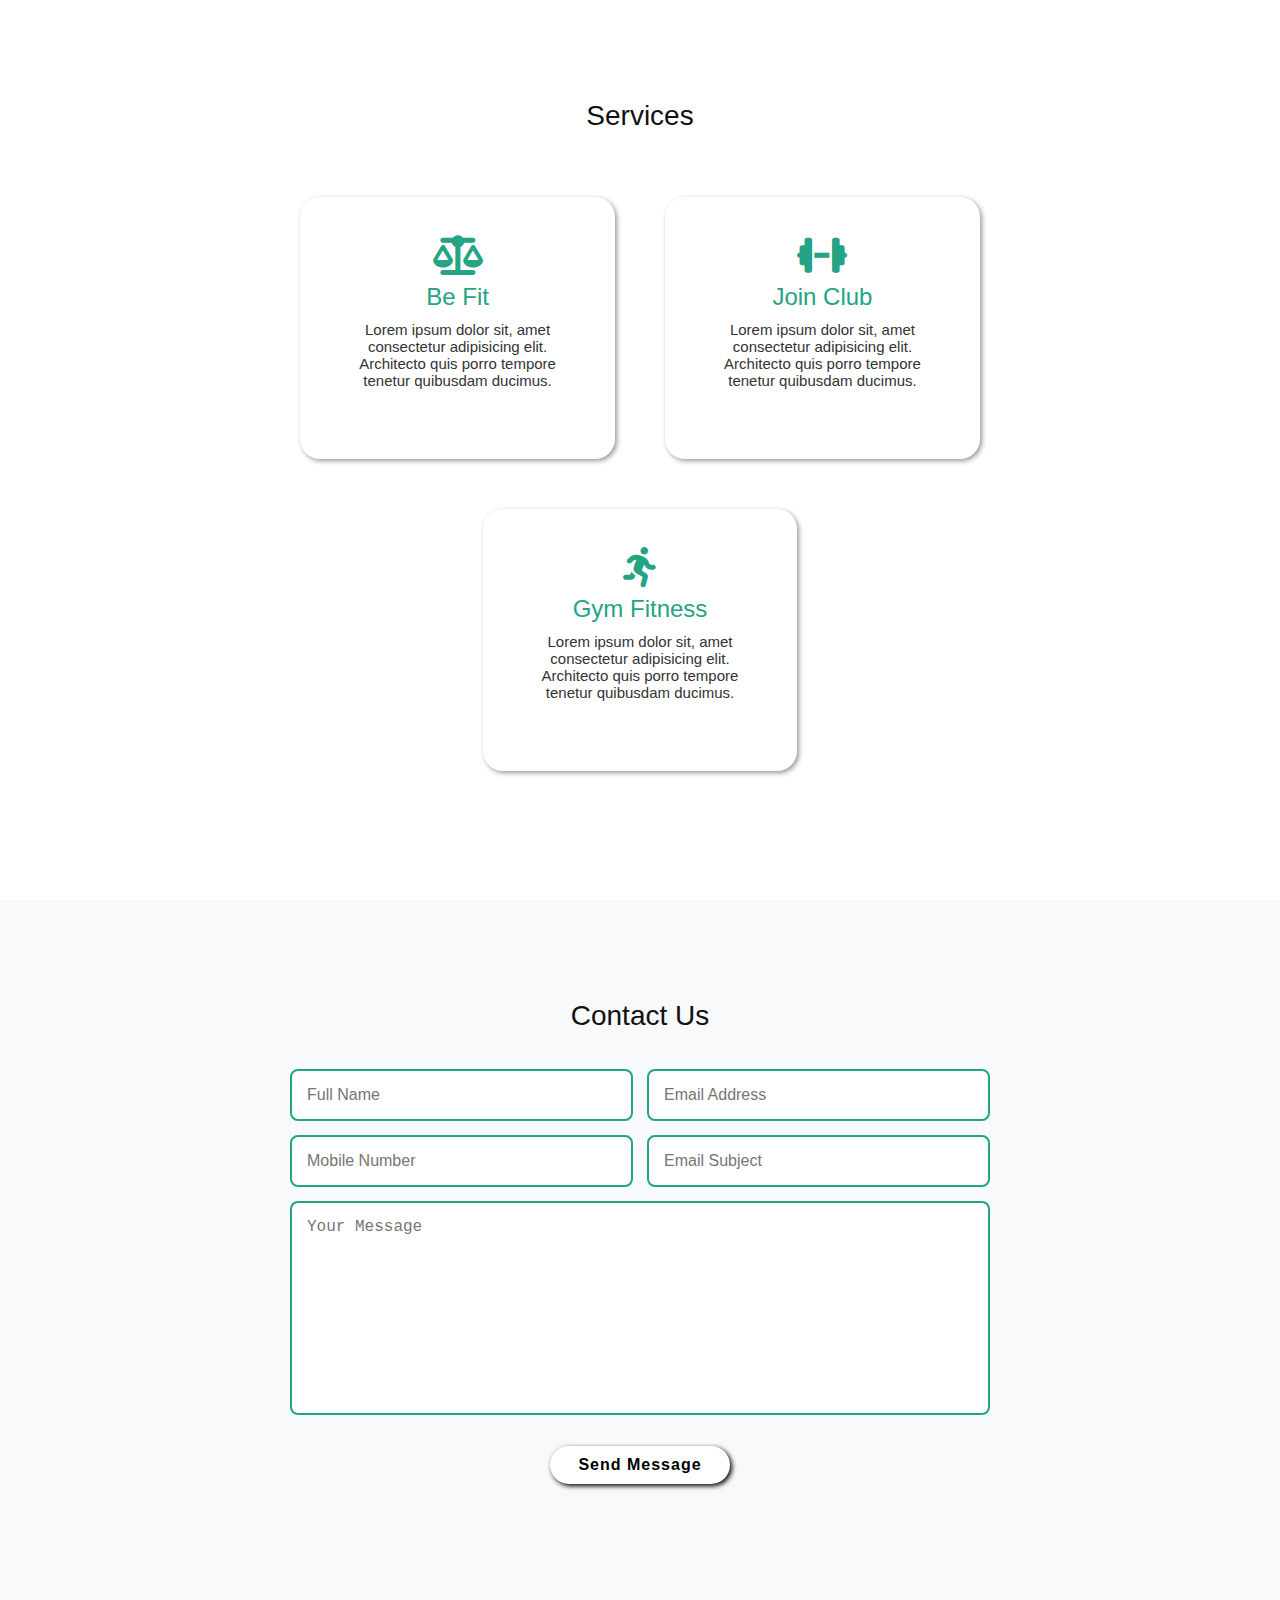
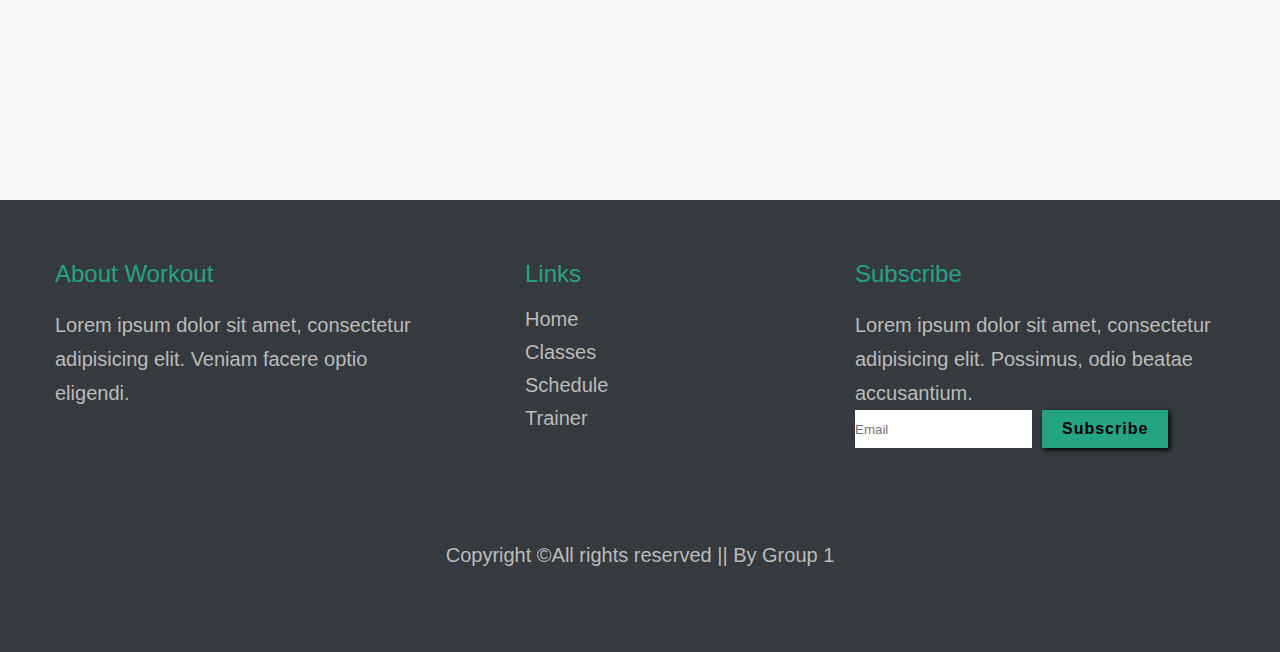
==== index.html @ 759c1e5f "done" ====
<!DOCTYPE html>
<html lang="en">
<head>
    <meta charset="UTF-8">
    <meta name="viewport" content="width=device-width, initial-scale=1.0">
    <title>Document</title>
    <link rel="stylesheet" href="style.css">
    <link
      rel="stylesheet"
      href="https://cdnjs.cloudflare.com/ajax/libs/font-awesome/6.7.2/css/all.min.css"
      integrity="sha512-Evv84Mr4kqVGRNSgIGL/F/aIDqQb7xQ2vcrdIwxfjThSH8CSR7PBEakCr51Ck+w+/U6swU2Im1vVX0SVk9ABhg=="
      crossorigin="anonymous"
      referrerpolicy="no-referrer"
    />
</head>
<body>
    <section class="services yousef" id="services-section">
        <h2 class="heading">Services</h2>
        <div class="services-container">

            <div class="services-box">
                <i class="fas fa-balance-scale"></i>
                <h3 class="sub-heading">Be Fit</h3>
                <p>Lorem ipsum dolor sit, amet consectetur adipisicing elit.
                    Architecto quis porro tempore tenetur quibusdam ducimus.</p>
            </div>

            <div class="services-box">
                <i class="fa-solid fa-dumbbell"></i>
                <h3 class="sub-heading">Join Club</h3>
                <p>Lorem ipsum dolor sit, amet consectetur adipisicing elit.
                    Architecto quis porro tempore tenetur quibusdam ducimus.</p>
            </div>

            <div class="services-box">
                <i class="fa-solid fa-person-running"></i>
                <h3 class="sub-heading">Gym Fitness</h3>
                <p>Lorem ipsum dolor sit, amet consectetur adipisicing elit.
                    Architecto quis porro tempore tenetur quibusdam ducimus.</p>
            </div>

            
        </div>
    </section>

    <!-- second page -->

    <section class="contact" id="yousef-contact">
        <h2 class="heading">Contact Us</h2>
        <form id="contactForm">
            <div class="input-box">
                <input type="text" id="fullName" placeholder="Full Name">
                <input type="email" id="emailAddress" placeholder="Email Address">
            </div>
            <div class="input-box">
                <input type="tel" id="mobileNumber" placeholder="Mobile Number">
                <input type="text" id="emailSubject" placeholder="Email Subject">
            </div>
            <textarea id="message" cols="30" rows="10" placeholder="Your Message"></textarea>
            <input type="submit" value="Send Message" class="btn">
        </form>
    </section>


    <footer class="footer-section yousef bg-dark" id="yousef-footer">
        <div class="container">
            <div class="col-md-4">
            <h3 class="sub-heading a">About Workout</h3>
            <p>Lorem ipsum dolor sit amet, consectetur adipisicing elit. Veniam facere optio eligendi.</p>
          </div>
      
          <div class="col-md-3 ml-auto">
            <h3 class="sub-heading">Links</h3>
            <ul class="list-unstyled footer-links">
              <li><a href="#">Home</a></li>
              <li><a href="#">Classes</a></li>
              <li><a href="#">Schedule</a></li>
              <li><a href="#">Trainer</a></li>
            </ul>
          </div>
      
          <div class="col-md-4">
            <h3 class="sub-heading a">Subscribe</h3>
            <p>Lorem ipsum dolor sit amet, consectetur adipisicing elit. Possimus, odio beatae accusantium.</p>
            <form action="#">
              <div class="d-flex mb-5">
                <input type="text" class="form-control" placeholder="Email"><br>
                <input type="submit" class="btn btn-primary rounded-0" value="Subscribe">
              </div>
            </form>
          </div>
        </div>
      
        <div class="row pt-5 mt-5 text-center">
          <div class="col-md-12">
            <div class="pt-5">
              <p>
                Copyright &copy;All rights reserved || By Group 1
              </p>
            </div>
          </div>
        </div>
    </footer>
</body>
</html>
---- style.css ----
*{ 
    margin: 0;
    padding: 0;
    box-sizing: border-box;
    text-decoration: none;
    border: none;
    outline: none;
    scroll-behavior:smooth; 
}

@import url("https://fonts.googleapis.com/css2?family=Muli:wght@300;400;500;700&display=swap");

:root {
  --font-primary: "Muli", -apple-system, BlinkMacSystemFont, "Segoe UI", Roboto,
    "Helvetica Neue", Arial, sans-serif, "Apple Color Emoji", "Segoe UI Emoji",
    "Segoe UI Symbol", "Noto Color Emoji";

  --font-size-base: 16px;
  --font-size-sm: 14px;
  --font-size-lg: 18px;
  --font-size-xl: 24px;
  --font-size-h1: 32px;
  --font-size-h2: 28px;
  --font-size-h3: 24px;
  --font-size-h4: 20px;
  --font-size-h5: 18px;
  --font-size-h6: 16px;

  --font-weight-light: 300;
  --font-weight-regular: 400;
  --font-weight-medium: 500;
  --font-weight-bold: 700;

  --text-primary: #333;
  --text-secondary: #666;
  --text-light: #999;
  --text-heading: #111;

  --accent-color: #25a385;
  --background-color: #fff;
}

body {
  font-family: var(--font-primary);
  font-size: var(--font-size-base);
  color: var(--text-primary);
  padding: 0px;
  margin: 0px;
  box-sizing: border-box;
}

h1 {
  font-size: var(--font-size-h1);
  font-weight: var(--font-weight-bold);
  color: var(--text-heading);
}

h2 {
  font-size: var(--font-size-h2);
  font-weight: var(--font-weight-medium);
  color: var(--text-heading);
}

h3 {
  font-size: var(--font-size-h3);
  font-weight: var(--font-weight-medium);
  color: var(--accent-color);
}

h4,
h5,
h6 {
  font-size: var(--font-size-h4);
  font-weight: var(--font-weight-regular);
  color: var(--text-secondary);
}


html{
    font-size: 62.5%;
    overflow-x: hidden;
    
}

section{
    min-height: 100vh;
    padding: 10rem 9% 2rem;
}
/*services.yousef*/
.services h2{
    margin-bottom: 5rem;
    text-align: center;
}

.services-container{
    display: flex;
    justify-content: center;
    flex-wrap:wrap;
    gap: 2rem;
}

.services-box{
    flex: 0 0 30%;
    background: var(--second--bg-color);
    padding: 3rem 4rem 4rem;
    border-radius: 2rem;
    text-align: center;
    border: .2rem solid var(--bg--color);
    transition: .5s ease;
    margin: 15px;
    box-shadow: 2px 2px 5px var(--text-light);
}

.services-container .services-box:hover{
    border-color: var(--text-secondary);
    transform: scale(1.02);
}

.services-box i{
    font-size: 4rem;
    color: var(--accent-color);
    padding: 8px;
}

.services-box p{
    font-size: 1.5rem;
    margin: 1rem 0 3rem;
}


/*section Contact*/
.contact{
    background-color: #f8f9fa;
}
.contact h2{
    text-align: center;
    margin-bottom: 3rem;
}

.contact form{
    max-width: 70rem;
    margin: 1rem auto;
    text-align: center;
    margin-bottom: 3rem ;
}

.contact form .input-box{
    display: flex;
    justify-content: space-between;
    flex-wrap: wrap;
}

.contact form .input-box input,
.contact form textarea{
    width: 100%;
    padding: 1.5rem;
    font-size: 1.6rem;
    color: black;
    background: white;
    border: 2px solid var(--accent-color);
    border-radius: .8rem;
    margin: .7rem 0;
}

.contact form .input-box input{
    width: 49%;
}

.contact form textarea{
    resize: none;
}

.contact form .btn{
    margin-top: 2rem;
    cursor: pointer;
}

.btn{
    display: inline-block;
    padding: 1rem 2.8rem;
    background: white;
    border-radius: 4rem;
    box-shadow: 2px 2px 5px black;
    font-size: 1.6rem;
    color: black;
    letter-spacing: .1rem;
    font-weight: 600;
    transition: .5s ease;
}
.btn:hover{
    background-color: var(--accent-color);
    box-shadow: 0 0 2rem black;
}


/*footer*/

.footer{
    display: flex;
    justify-content: center;
    align-items: center;
    flex-wrap: wrap;
    padding: 2rem 9%;
    background: var(--second--bg-color);
}

.footer-text p{
    font-size: 1.6rem;
} 

.footer-iconTop a{
    display: inline-flex;
    justify-content: center;
    align-items: center;
    padding: .8rem;
    background: var(--main-color);
    border-radius: .8rem;
    transition: .5s ease;
    margin-left: 20px;
}

.footer-iconTop a:hover{
    box-shadow: 0 0 1rem var(--main-color);
}

.footer-iconTop a i{
    font-size: 2.4rem;
    color: var(--second--bg-color);
}


.footer-section .container {
    display: grid;
    grid-template-columns: repeat(3, 1fr);
    gap: 30px;
    max-width: 1170px;
    margin: auto;
  }

  .list-unstyled{
    list-style-type:none;
    margin-left: 70px;

  }



  /* the divid */


.footer-section {
    background-color: #343a40;
    padding: 60px 0;
    color: white;
  }
  
  .footer-section .container {
    display: grid;
    grid-template-columns: repeat(3, 1fr);
    gap: 30px;
    max-width: 1170px;
    margin: auto;
  }
  
  .footer-section h3 {
    
    margin-bottom: 20px;
    margin-left: 70px;
  }
  .footer-section .a{
    margin-left: 0px;
  }
  
  .footer-section p {
    line-height: 1.7;
    color: #bbbbbb;
  }
  
  .footer-section a {
    color: #ffffff;
    transition: color 0.3s;
  }
  
  .footer-section a:hover {
    color: var(--accent-color);
  }
  
  .footer-links li {
    margin-bottom: 10px;
    
  }
  
  .footer-links li a {
    text-decoration: none;
    color: #bbbbbb;
    font-size: 2rem;
  }
  
  .footer-links li a:hover {
    color: var(--accent-color);
  }
  
  .footer-section .d-flex {
    display: flex;
  }
  
  .footer-section .form-control {
    border-radius: 0;
    margin-right: 10px;
  }
  
  .footer-section .btn {
    border-radius: 0;
    background-color: var(--accent-color);
    border: none;
    padding: 10px 20px;
    cursor: pointer;
    transition: background-color 0.3s;
  }
  
  .footer-section .btn:hover {
    background-color: var(--accent-color);
  }
  
  .footer-section .pt-5 {
    padding-top: 3rem !important;
  }
  
  .footer-section .mt-5 {
    margin-top: 3rem !important;
  }
  
  .footer-section .text-center {
    text-align: center;
  }
  
  .footer-section .col-md-12 {
    margin-bottom: 20px;
  }
  
  .footer-section p {
    margin-bottom: 0;
    color: #bbbbbb;
    font-size: 2rem;
  }


  /* Media Queries for Responsiveness */

/* For tablets and smaller devices */
@media (max-width: 768px) {
    .footer-section .container {
        grid-template-columns: repeat(2, 1fr); /* Change to 2 columns */
    }

    .footer-section h3 {
        margin-left: 0; /* Remove left margin */
    }

    .footer-section .col-md-4,
    .footer-section .col-md-3 {
        width: 100%; /* Full width for smaller screens */
    }

    .footer-section .d-flex {
        flex-direction: column; /* Stack input and button vertically */
    }

    .footer-section .form-control {
        margin-right: 0;
        margin-bottom: 10px; /* Add margin between input and button */
    }
}

/* For mobile devices */
@media (max-width: 480px) {
    .footer-section .container {
        grid-template-columns: 1fr; /* Change to 1 column */
    }

    .footer-section h3 {
        margin-left: 0; /* Remove left margin */
    }

    .footer-section .col-md-4,
    .footer-section .col-md-3 {
        width: 100%; /* Full width for smaller screens */
    }

    .footer-section .d-flex {
        flex-direction: column; /* Stack input and button vertically */
    }

    .footer-section .form-control {
        margin-right: 0;
        margin-bottom: 10px; /* Add margin between input and button */
    }

    .footer-section p,
    .footer-links li a {
        font-size: 1.5rem; /* Reduce font size for smaller screens */
    }
}
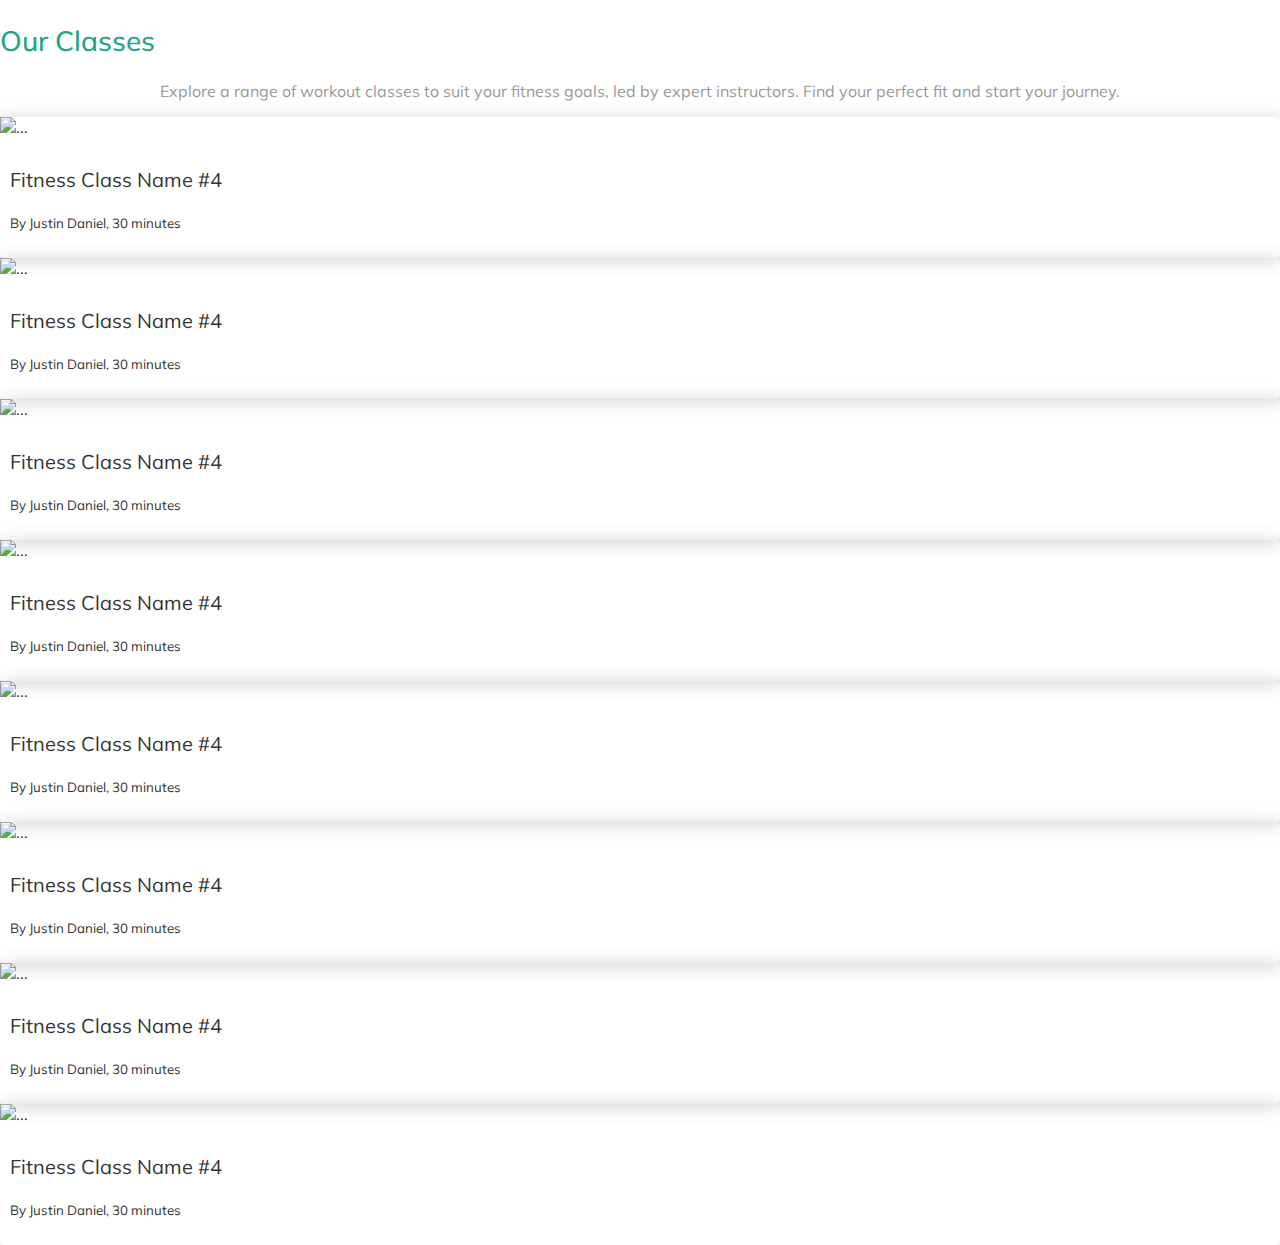
==== commit d22a5428: "Fixed the schedule slider for small screens added start adn end time for classes" ====
--- a/index.html
+++ b/index.html
@@ -1,105 +1,188 @@
 <!DOCTYPE html>
 <html lang="en">
-<head>
-    <meta charset="UTF-8">
-    <meta name="viewport" content="width=device-width, initial-scale=1.0">
+  <head>
+    <meta charset="UTF-8" />
+    <meta name="viewport" content="width=device-width, initial-scale=1.0" />
     <title>Document</title>
-    <link rel="stylesheet" href="style.css">
     <link
+      href="https://cdn.jsdelivr.net/npm/bootstrap@5.0.2/dist/css/bootstrap.min.css"
       rel="stylesheet"
-      href="https://cdnjs.cloudflare.com/ajax/libs/font-awesome/6.7.2/css/all.min.css"
-      integrity="sha512-Evv84Mr4kqVGRNSgIGL/F/aIDqQb7xQ2vcrdIwxfjThSH8CSR7PBEakCr51Ck+w+/U6swU2Im1vVX0SVk9ABhg=="
+      integrity="sha384-EVSTQN3/azprG1Anm3QDgpJLIm9Nao0Yz1ztcQTwFspd3yD65VohhpuuCOmLASjC"
       crossorigin="anonymous"
-      referrerpolicy="no-referrer"
     />
-</head>
-<body>
-    <section class="services yousef" id="services-section">
-        <h2 class="heading">Services</h2>
-        <div class="services-container">
-
-            <div class="services-box">
-                <i class="fas fa-balance-scale"></i>
-                <h3 class="sub-heading">Be Fit</h3>
-                <p>Lorem ipsum dolor sit, amet consectetur adipisicing elit.
-                    Architecto quis porro tempore tenetur quibusdam ducimus.</p>
-            </div>
-
-            <div class="services-box">
-                <i class="fa-solid fa-dumbbell"></i>
-                <h3 class="sub-heading">Join Club</h3>
-                <p>Lorem ipsum dolor sit, amet consectetur adipisicing elit.
-                    Architecto quis porro tempore tenetur quibusdam ducimus.</p>
-            </div>
-
-            <div class="services-box">
-                <i class="fa-solid fa-person-running"></i>
-                <h3 class="sub-heading">Gym Fitness</h3>
-                <p>Lorem ipsum dolor sit, amet consectetur adipisicing elit.
-                    Architecto quis porro tempore tenetur quibusdam ducimus.</p>
-            </div>
-
-            
-        </div>
-    </section>
-
-    <!-- second page -->
-
-    <section class="contact" id="yousef-contact">
-        <h2 class="heading">Contact Us</h2>
-        <form id="contactForm">
-            <div class="input-box">
-                <input type="text" id="fullName" placeholder="Full Name">
-                <input type="email" id="emailAddress" placeholder="Email Address">
-            </div>
-            <div class="input-box">
-                <input type="tel" id="mobileNumber" placeholder="Mobile Number">
-                <input type="text" id="emailSubject" placeholder="Email Subject">
-            </div>
-            <textarea id="message" cols="30" rows="10" placeholder="Your Message"></textarea>
-            <input type="submit" value="Send Message" class="btn">
-        </form>
-    </section>
-
-
-    <footer class="footer-section yousef bg-dark" id="yousef-footer">
-        <div class="container">
-            <div class="col-md-4">
-            <h3 class="sub-heading a">About Workout</h3>
-            <p>Lorem ipsum dolor sit amet, consectetur adipisicing elit. Veniam facere optio eligendi.</p>
-          </div>
-      
-          <div class="col-md-3 ml-auto">
-            <h3 class="sub-heading">Links</h3>
-            <ul class="list-unstyled footer-links">
-              <li><a href="#">Home</a></li>
-              <li><a href="#">Classes</a></li>
-              <li><a href="#">Schedule</a></li>
-              <li><a href="#">Trainer</a></li>
-            </ul>
-          </div>
-      
-          <div class="col-md-4">
-            <h3 class="sub-heading a">Subscribe</h3>
-            <p>Lorem ipsum dolor sit amet, consectetur adipisicing elit. Possimus, odio beatae accusantium.</p>
-            <form action="#">
-              <div class="d-flex mb-5">
-                <input type="text" class="form-control" placeholder="Email"><br>
-                <input type="submit" class="btn btn-primary rounded-0" value="Subscribe">
+    <link rel="stylesheet" href="Ahmed&Zaid.css" />
+  </head>
+  <body>
+    <section
+      class="container d-flex flex-column align-items-center ahmad_classes_section mb-5"
+    >
+      <div
+        class="container p-5 mx-sm-4 d-flex flex-column flex-wrap align-items-center"
+      >
+        <h2 class="section_title">Our Classes</h2>
+        <p class="section_description p-2">
+          Explore a range of workout classes to suit your fitness goals, led by
+          expert instructors. Find your perfect fit and start your journey.
+        </p>
+      </div>
+      <div
+        class="row row-cols-1 row-cols-md-2 g-4 justify-content-center mx-sm-4"
+      >
+        <div class="col">
+          <div class="card">
+            <div class="row">
+              <div class="col-3">
+                <img
+                  src="https://img.freepik.com/premium-vector/fit-people-doing-exercise_18591-41271.jpg"
+                  class="img-fluid rounded"
+                  alt="..."
+                />
               </div>
-            </form>
-          </div>
-        </div>
-      
-        <div class="row pt-5 mt-5 text-center">
-          <div class="col-md-12">
-            <div class="pt-5">
-              <p>
-                Copyright &copy;All rights reserved || By Group 1
-              </p>
+              <div
+                class="col card_information d-flex flex-column flex-wrap align-items-start"
+              >
+                <p class="card-title">Fitness Class Name #4</p>
+                <p class="card-text">
+                  <small>By Justin Daniel, 30 minutes</small>
+                </p>
+              </div>
             </div>
           </div>
         </div>
-    </footer>
-</body>
+        <div class="col">
+          <div class="card">
+            <div class="row">
+              <div class="col-3">
+                <img
+                  src="https://img.freepik.com/premium-vector/fit-people-doing-exercise_18591-41271.jpg"
+                  class="img-fluid rounded"
+                  alt="..."
+                />
+              </div>
+              <div class="col card_information">
+                <p class="card-title">Fitness Class Name #4</p>
+                <p class="card-text">
+                  <small>By Justin Daniel, 30 minutes</small>
+                </p>
+              </div>
+            </div>
+          </div>
+        </div>
+        <div class="col">
+          <div class="card">
+            <div class="row">
+              <div class="col-3">
+                <img
+                  src="https://img.freepik.com/premium-vector/fit-people-doing-exercise_18591-41271.jpg"
+                  class="img-fluid rounded"
+                  alt="..."
+                />
+              </div>
+              <div class="col card_information">
+                <p class="card-title">Fitness Class Name #4</p>
+                <p class="card-text">
+                  <small>By Justin Daniel, 30 minutes</small>
+                </p>
+              </div>
+            </div>
+          </div>
+        </div>
+        <div class="col">
+          <div class="card">
+            <div class="row">
+              <div class="col-3">
+                <img
+                  src="https://img.freepik.com/premium-vector/fit-people-doing-exercise_18591-41271.jpg"
+                  class="img-fluid rounded"
+                  alt="..."
+                />
+              </div>
+              <div class="col card_information">
+                <p class="card-title">Fitness Class Name #4</p>
+                <p class="card-text">
+                  <small>By Justin Daniel, 30 minutes</small>
+                </p>
+              </div>
+            </div>
+          </div>
+        </div>
+        <div class="col">
+          <div class="card">
+            <div class="row">
+              <div class="col-3">
+                <img
+                  src="https://img.freepik.com/premium-vector/fit-people-doing-exercise_18591-41271.jpg"
+                  class="img-fluid rounded"
+                  alt="..."
+                />
+              </div>
+              <div class="col card_information">
+                <p class="card-title">Fitness Class Name #4</p>
+                <p class="card-text">
+                  <small>By Justin Daniel, 30 minutes</small>
+                </p>
+              </div>
+            </div>
+          </div>
+        </div>
+        <div class="col">
+          <div class="card">
+            <div class="row">
+              <div class="col-3">
+                <img
+                  src="https://img.freepik.com/premium-vector/fit-people-doing-exercise_18591-41271.jpg"
+                  class="img-fluid rounded"
+                  alt="..."
+                />
+              </div>
+              <div class="col card_information">
+                <p class="card-title">Fitness Class Name #4</p>
+                <p class="card-text">
+                  <small>By Justin Daniel, 30 minutes</small>
+                </p>
+              </div>
+            </div>
+          </div>
+        </div>
+        <div class="col">
+          <div class="card">
+            <div class="row">
+              <div class="col-3">
+                <img
+                  src="https://img.freepik.com/premium-vector/fit-people-doing-exercise_18591-41271.jpg"
+                  class="img-fluid rounded"
+                  alt="..."
+                />
+              </div>
+              <div class="col card_information">
+                <p class="card-title">Fitness Class Name #4</p>
+                <p class="card-text">
+                  <small>By Justin Daniel, 30 minutes</small>
+                </p>
+              </div>
+            </div>
+          </div>
+        </div>
+        <div class="col">
+          <div class="card">
+            <div class="row">
+              <div class="col-3">
+                <img
+                  src="https://img.freepik.com/premium-vector/fit-people-doing-exercise_18591-41271.jpg"
+                  class="img-fluid rounded"
+                  alt="..."
+                />
+              </div>
+              <div class="col card_information">
+                <p class="card-title">Fitness Class Name #4</p>
+                <p class="card-text">
+                  <small>By Justin Daniel, 30 minutes</small>
+                </p>
+              </div>
+            </div>
+          </div>
+        </div>
+      </div>
+    </section>
+  </body>
 </html>
--- a/Ahmed&Zaid.css
+++ b/Ahmed&Zaid.css
@@ -0,0 +1,152 @@
+@import url("https://fonts.googleapis.com/css2?family=Muli:wght@300;400;500;700&display=swap");
+
+:root {
+  --font-primary: "Muli", -apple-system, BlinkMacSystemFont, "Segoe UI", Roboto,
+    "Helvetica Neue", Arial, sans-serif, "Apple Color Emoji", "Segoe UI Emoji",
+    "Segoe UI Symbol", "Noto Color Emoji";
+
+  --font-size-base: 16px;
+  --font-size-sm: 14px;
+  --font-size-lg: 18px;
+  --font-size-xl: 24px;
+  --font-size-h1: 32px;
+  --font-size-h2: 28px;
+  --font-size-h3: 24px;
+  --font-size-h4: 20px;
+  --font-size-h5: 18px;
+  --font-size-h6: 16px;
+
+  --font-weight-light: 300;
+  --font-weight-regular: 400;
+  --font-weight-medium: 500;
+  --font-weight-bold: 700;
+
+  --text-primary: #333;
+  --text-secondary: #666;
+  --text-light: #999;
+  --text-heading: #111;
+
+  --accent-color: #25a385;
+  --background-color: #fff;
+}
+
+body {
+  font-family: var(--font-primary);
+  font-size: var(--font-size-base);
+  color: var(--text-primary);
+  padding: 0px;
+  margin: 0px;
+  box-sizing: border-box;
+}
+
+h1 {
+  font-size: var(--font-size-h1);
+  font-weight: var(--font-weight-bold);
+  color: var(--text-heading);
+}
+
+h2 {
+  font-size: var(--font-size-h2);
+  font-weight: var(--font-weight-medium);
+  color: var(--text-heading);
+}
+
+h3 {
+  font-size: var(--font-size-h3);
+  font-weight: var(--font-weight-medium);
+  color: var(--text-heading);
+}
+
+h4,
+h5,
+h6 {
+  font-size: var(--font-size-h4);
+  font-weight: var(--font-weight-regular);
+  color: var(--text-secondary);
+}
+
+/* Ahmad's section */
+
+.section_title {
+  color: var(--accent-color);
+}
+
+.section_description {
+  color: var(--text-light);
+  text-align: center;
+}
+
+.card {
+  border-radius: 5px;
+  box-shadow: 2px 2px 20px rgb(209, 209, 209);
+  line-height: normal;
+  transition: 0.5s ease-in-out;
+}
+
+.card:hover {
+  transform: scale(1.01);
+  background-color: var(--accent-color);
+  transition: 0.5s ease-in-out;
+}
+
+.cards_link {
+  text-decoration: none;
+  color: var(--text-secondary);
+}
+
+.cards_link:hover {
+  color: var(--background-color);
+}
+
+.card_information:hover {
+  color: var(--background-color);
+}
+
+.card-title {
+  font-size: var(--font-size-h4);
+  font-weight: var(--font-weight-regular);
+}
+
+.week_container {
+  background-color: #eee;
+  border-radius: 5px;
+}
+
+.weekdays {
+  list-style-type: none;
+  width: 100%;
+  text-align: center;
+  border-radius: 5px;
+  transition: 0.5s ease-in-out;
+}
+
+.weekdays:hover {
+  color: var(--background-color);
+  background-color: var(--accent-color);
+  transition: 0.5s ease-in-out;
+}
+
+.weekdays {
+  text-decoration: none;
+  color: var(--accent-color);
+}
+
+.weekdays.active {
+  background-color: var(--accent-color);
+  color: var(--background-color); /* Change text color if needed */
+}
+
+.weekdays:focus {
+  outline: 2px solid var(--accent-color);
+}
+
+.card_information {
+  padding: 10px;
+}
+
+@media screen and (min-width: 770px) and (max-width: 995px) {
+  .schedule_pic {
+    width: auto;
+    height: 100%;
+  }
+}
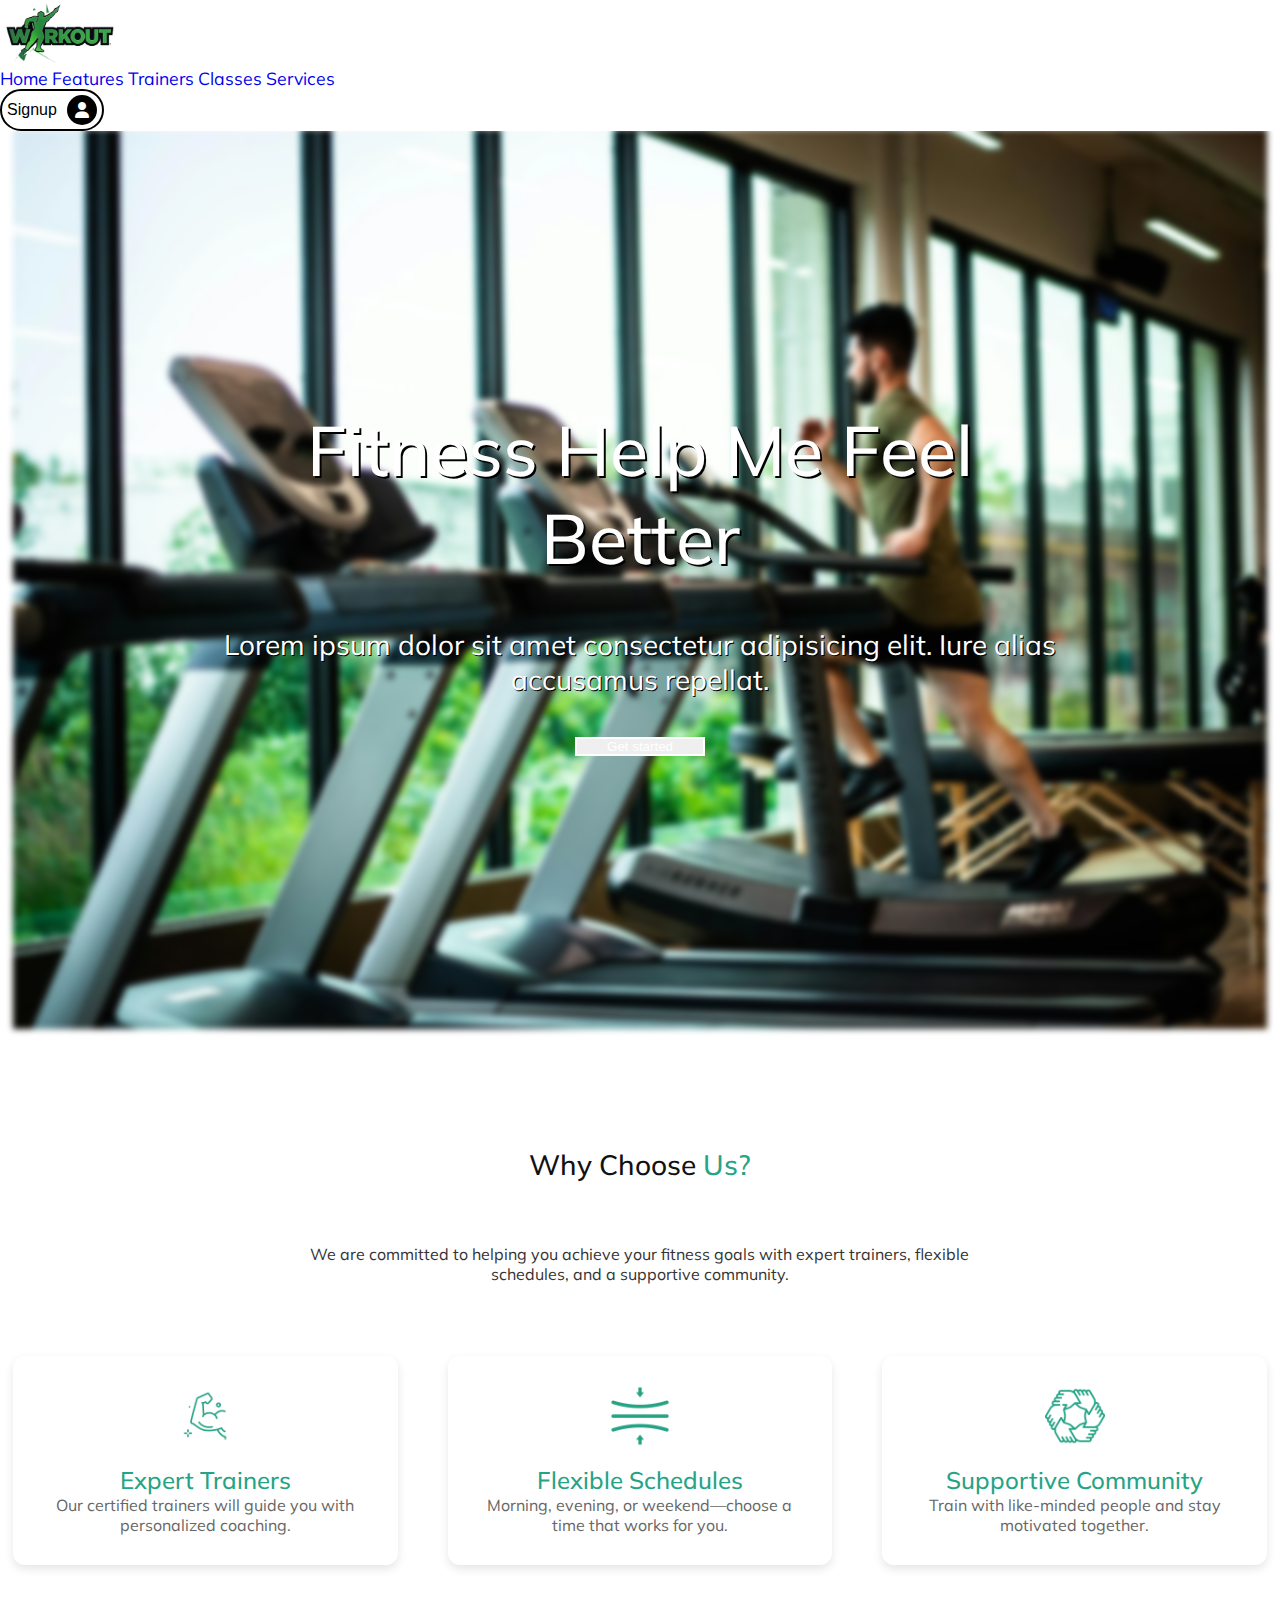
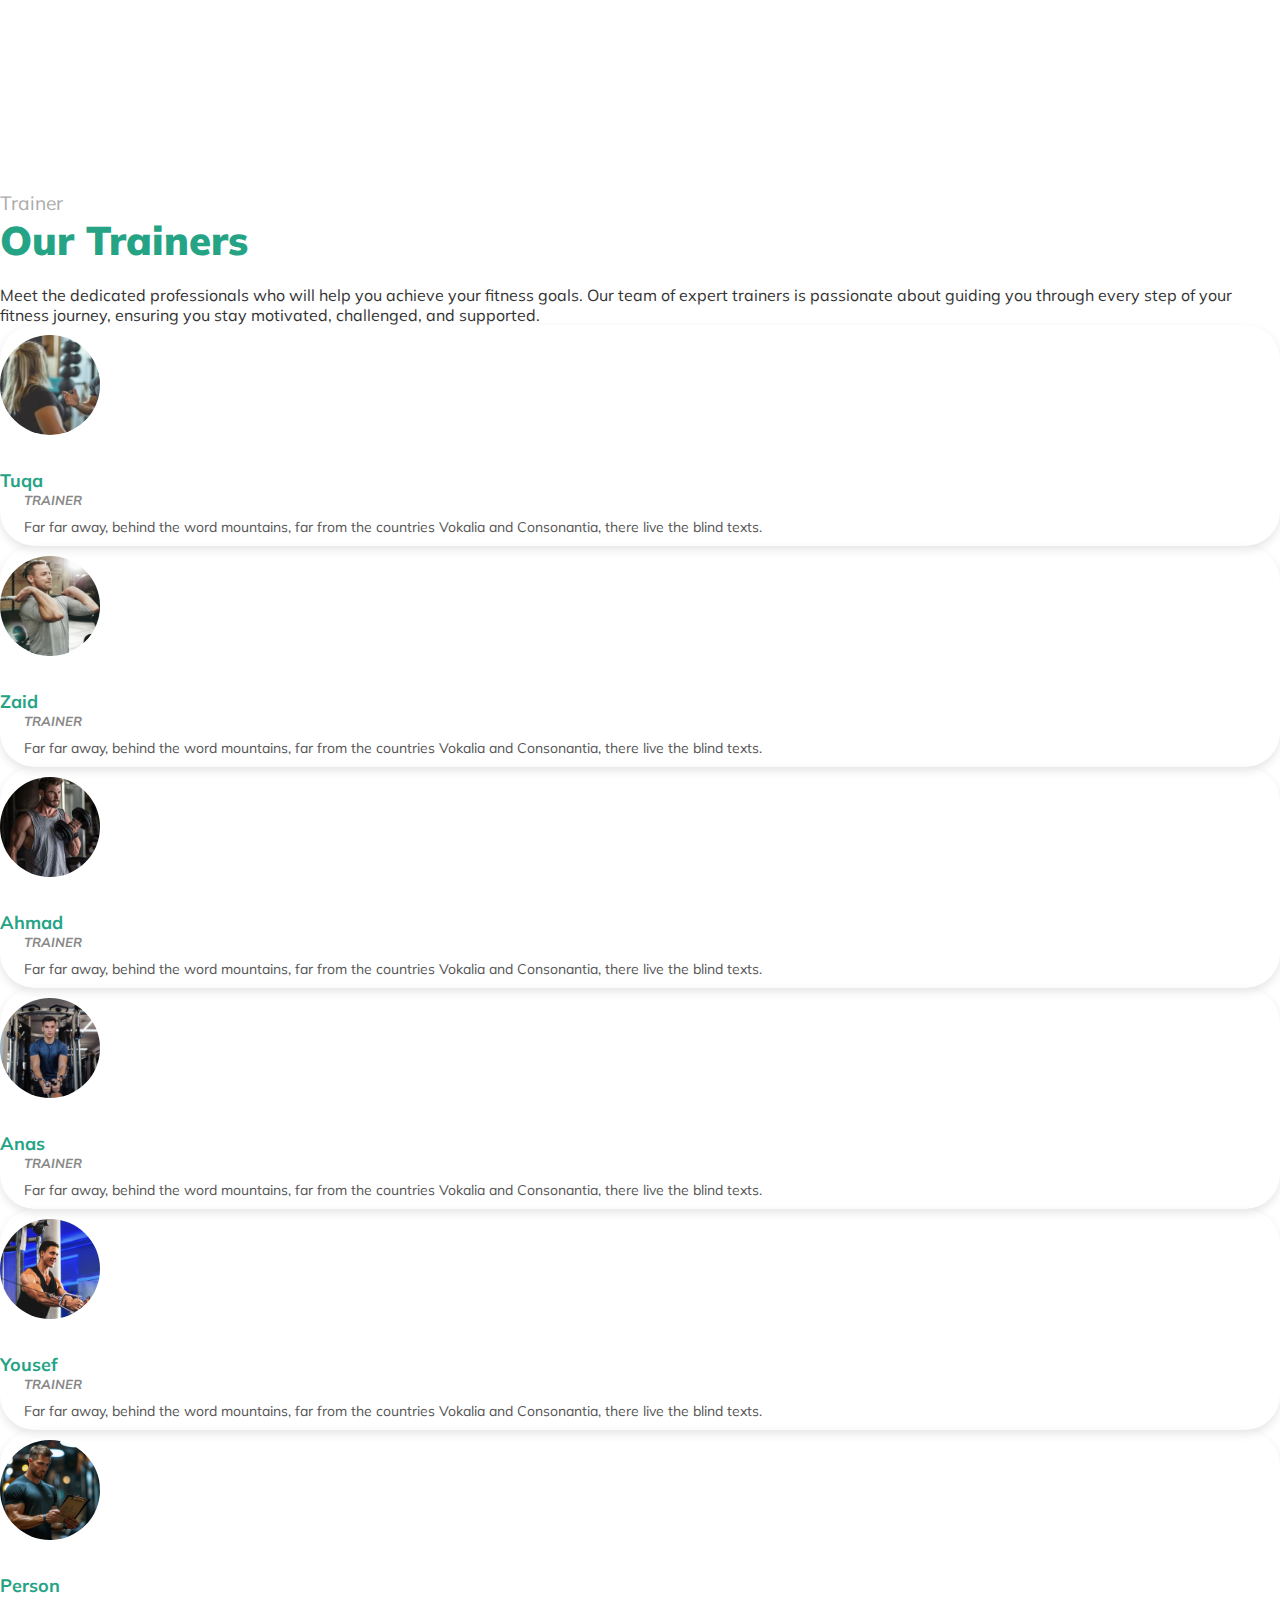
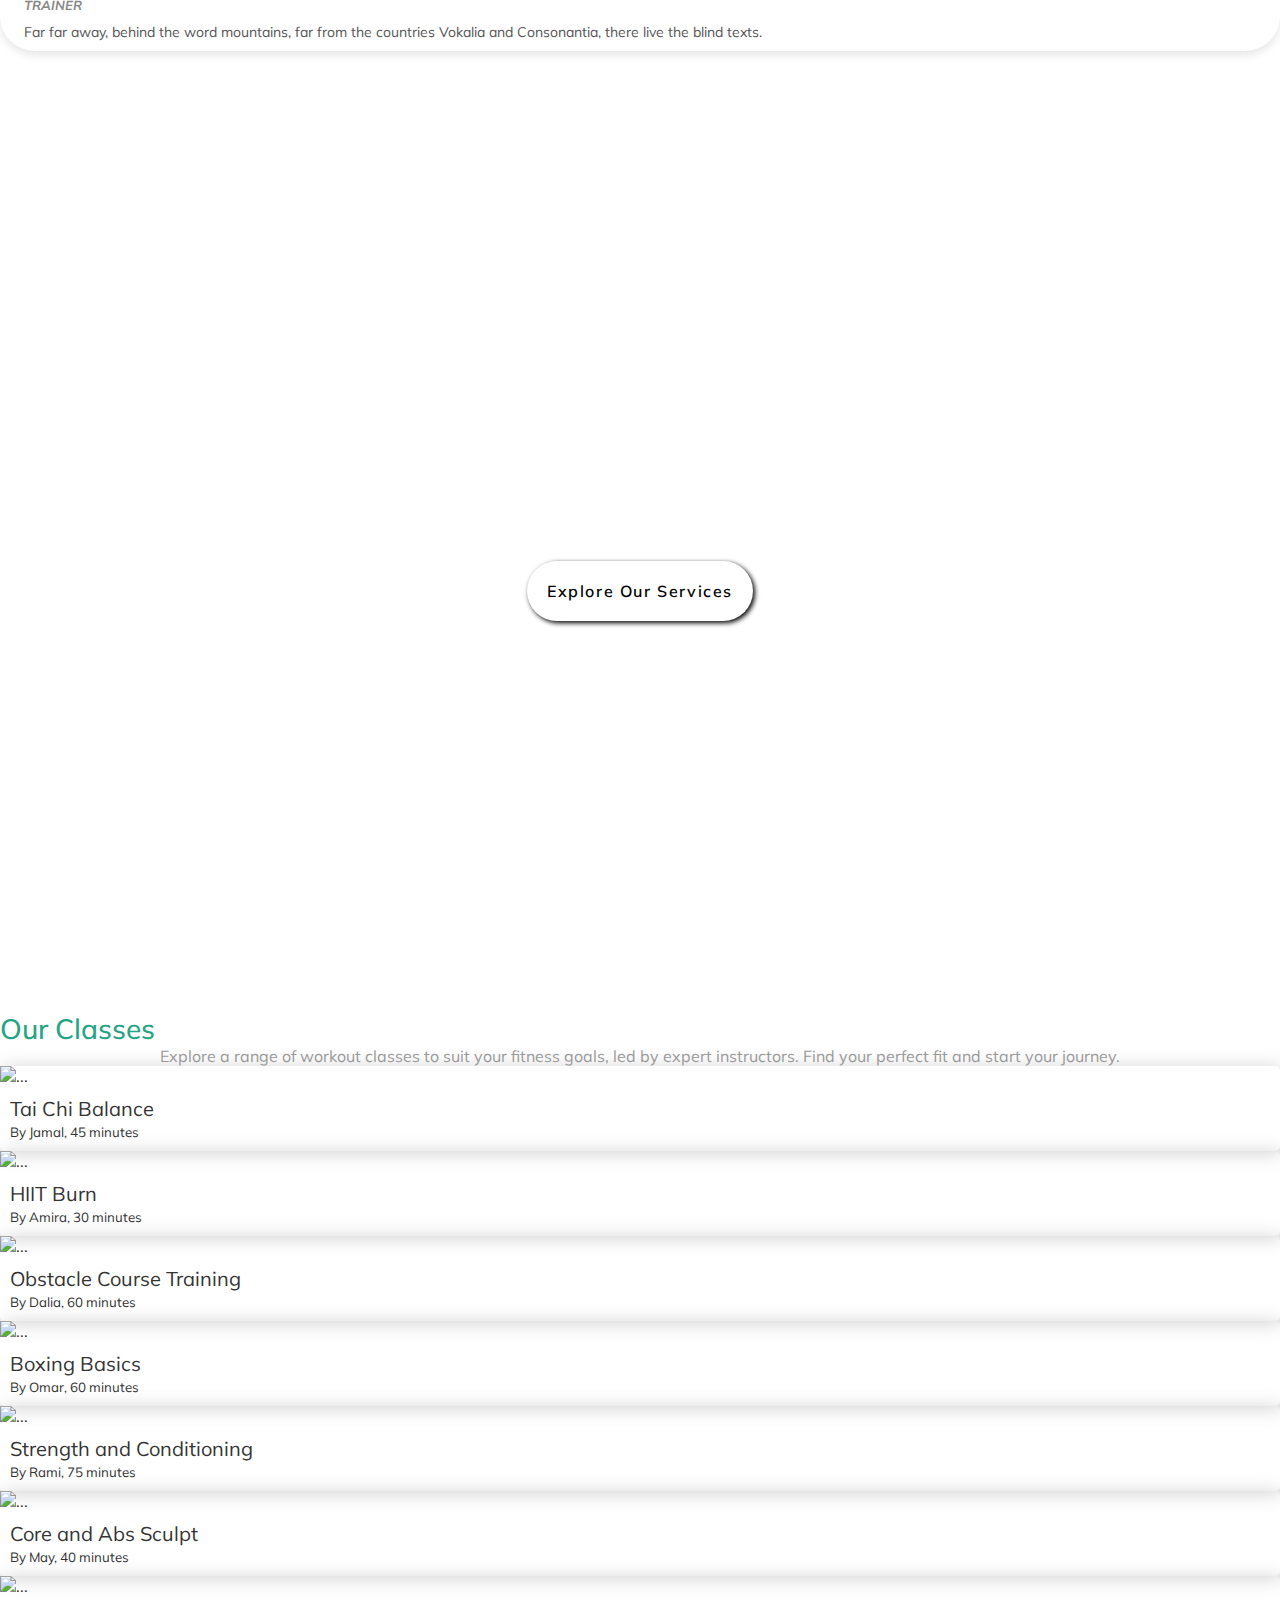
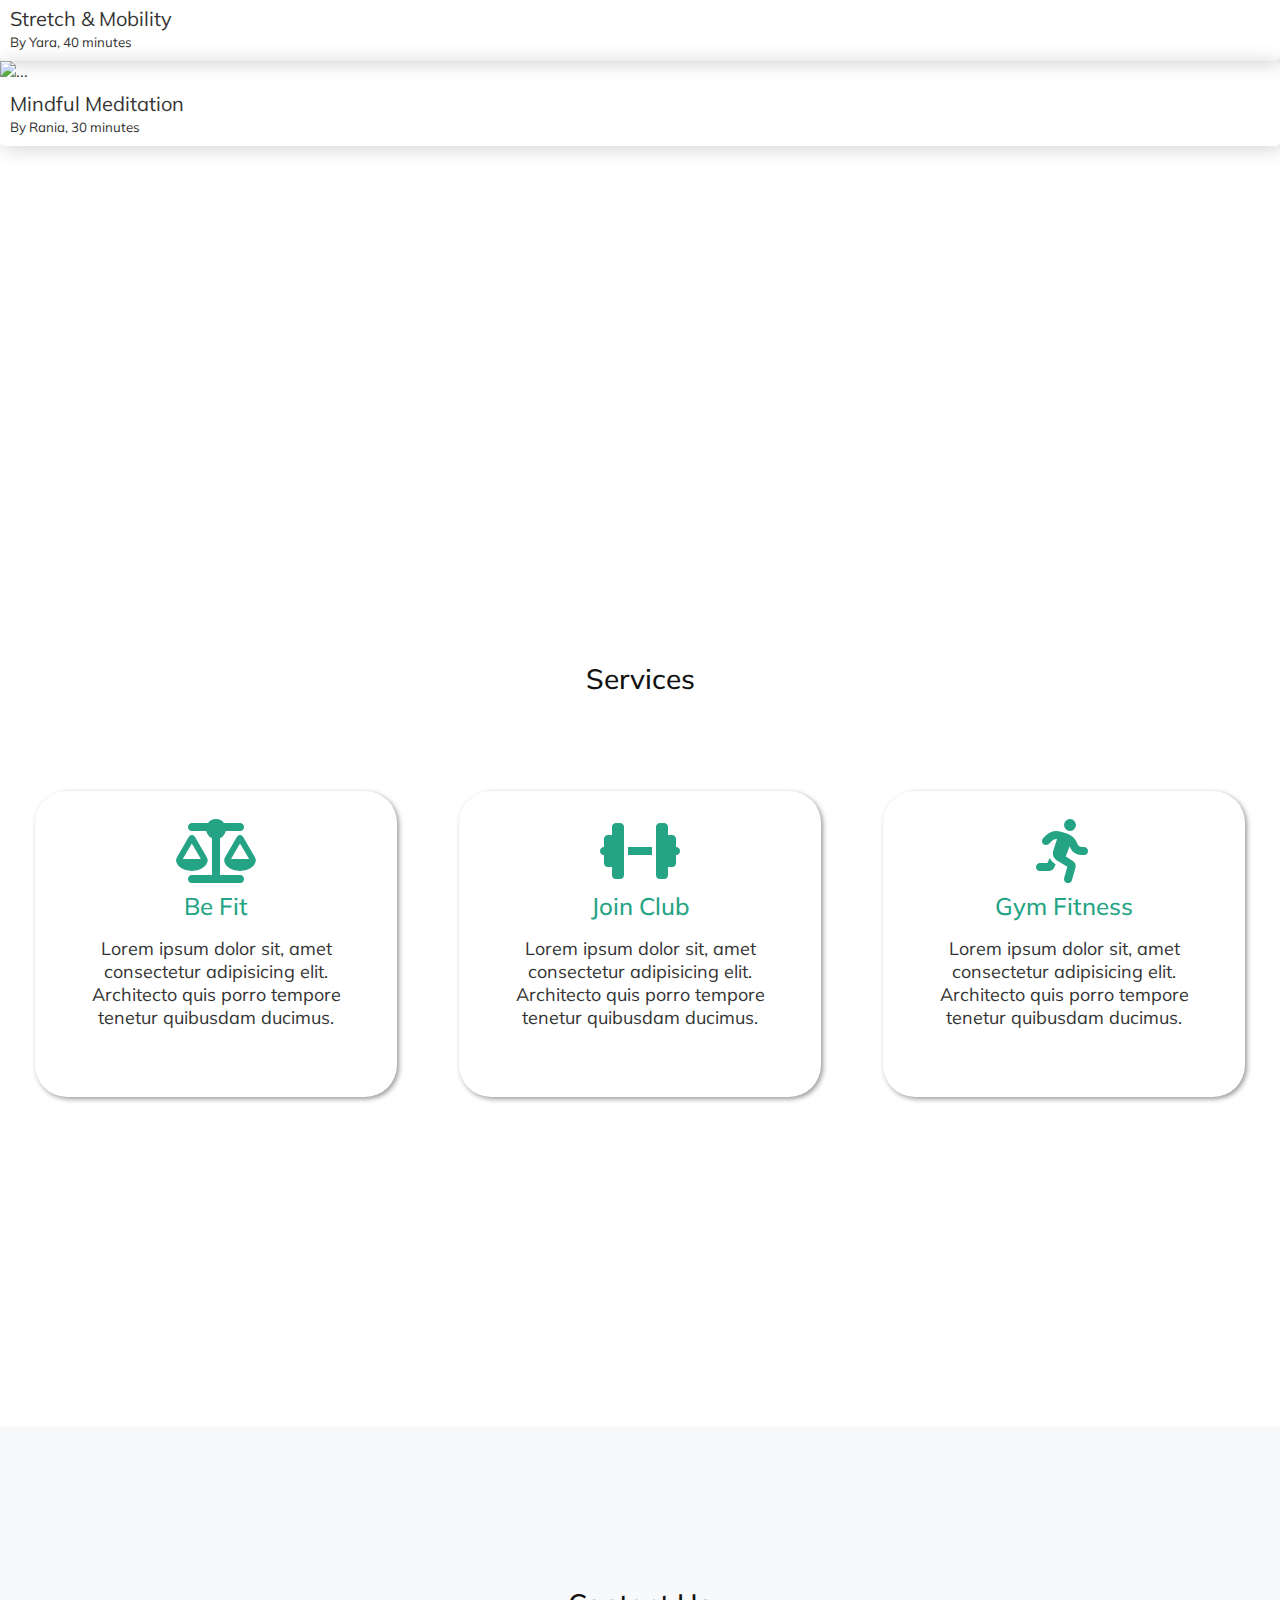
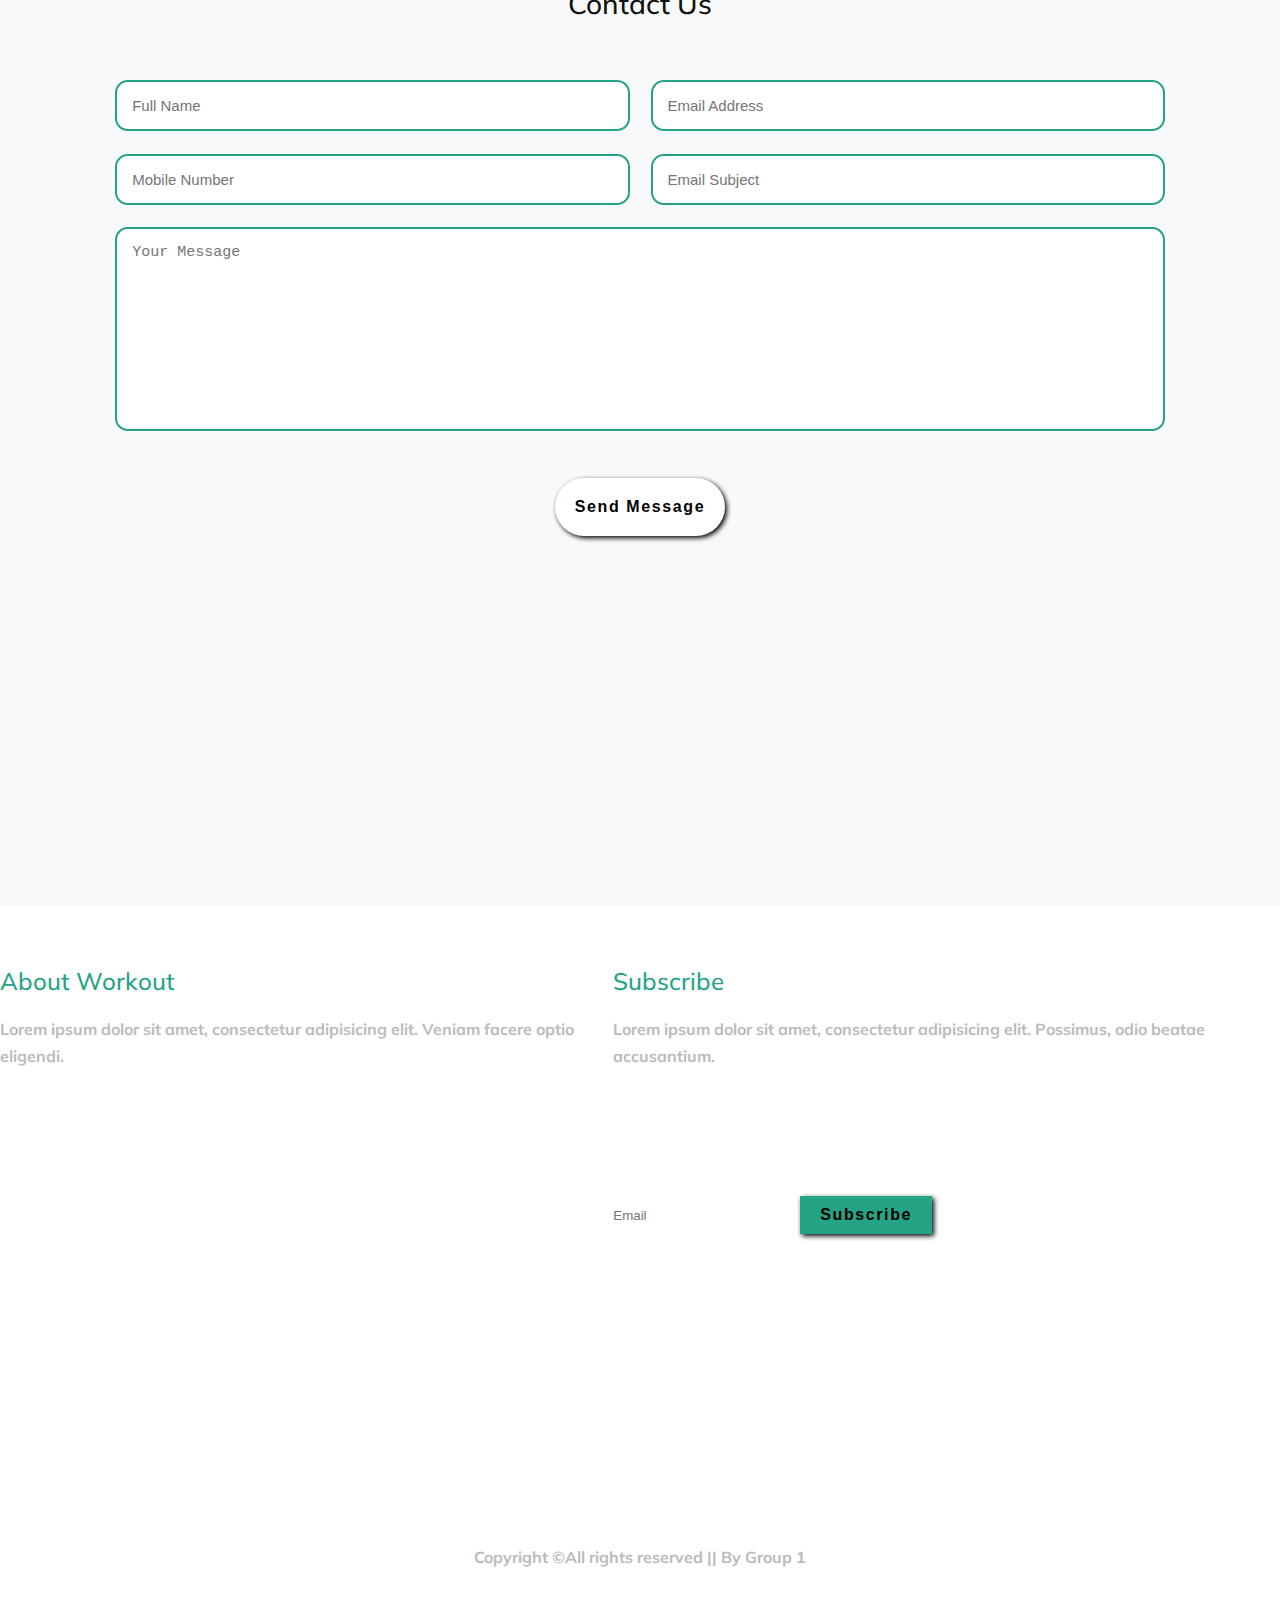
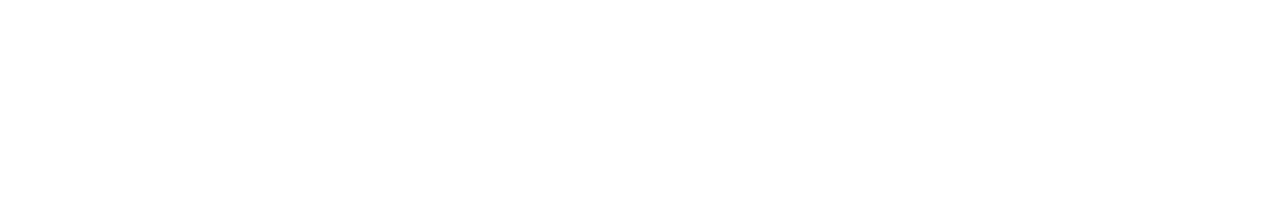
==== commit ed2b8fea: "Added all group edits (work still unfinnished)" ====
--- a/index.html
+++ b/index.html
@@ -5,22 +5,270 @@
     <meta name="viewport" content="width=device-width, initial-scale=1.0" />
     <title>Document</title>
     <link
+      rel="stylesheet"
+      href="https://cdnjs.cloudflare.com/ajax/libs/font-awesome/6.7.2/css/all.min.css"
+      integrity="sha512-Evv84Mr4kqVGRNSgIGL/F/aIDqQb7xQ2vcrdIwxfjThSH8CSR7PBEakCr51Ck+w+/U6swU2Im1vVX0SVk9ABhg=="
+      crossorigin="anonymous"
+      referrerpolicy="no-referrer"
+    />
+    <link
       href="https://cdn.jsdelivr.net/npm/bootstrap@5.0.2/dist/css/bootstrap.min.css"
       rel="stylesheet"
       integrity="sha384-EVSTQN3/azprG1Anm3QDgpJLIm9Nao0Yz1ztcQTwFspd3yD65VohhpuuCOmLASjC"
       crossorigin="anonymous"
     />
-    <link rel="stylesheet" href="Ahmed&Zaid.css" />
+    <link rel="stylesheet" href="./CSS/ahmed.css" />
+    <link rel="stylesheet" href="./CSS/zaid.css" />
+    <link rel="stylesheet" href="./CSS/tuqa.css" />
+    <link rel="stylesheet" href="./CSS/yousef.css" />
   </head>
   <body>
+    <!-- zaid WORK -->
+    <nav class="navbar navbar-expand-lg navbar-light p-3 zaid-nav">
+      <div class="container-fluid">
+        <a class="navbar-brand" href="#hero-section"
+          ><img src="./images/logo.png" width="120" alt=""
+        /></a>
+        <button
+          class="navbar-toggler"
+          type="button"
+          data-bs-toggle="collapse"
+          data-bs-target="#navbarNavAltMarkup"
+          aria-controls="navbarNavAltMarkup"
+          aria-expanded="false"
+          aria-label="Toggle navigation"
+        >
+          <span class="navbar-toggler-icon"></span>
+        </button>
+      </div>
+      <div class="collapse navbar-collapse" id="navbarNavAltMarkup">
+        <div class="navbar-nav">
+          <a class="nav-link mx-3" href="#hero-section">Home</a>
+          <a class="nav-link mx-3" href="#why-choose-us">Features</a>
+          <a class="nav-link mx-3" href="#trainer-section">Trainers</a>
+          <a class="nav-link mx-3" href="#classes_ahmad">Classes</a>
+          <a class="nav-link mx-3" href="#services-section">Services</a>
+          <button class="custom-button" id="signup-btn-1">
+            <div id="name-of-user">Signup</div>
+            <i class="fa-solid fa-user icon"></i>
+          </button>
+        </div>
+        <div
+          id="user-menu-main"
+          style="
+            position: absolute;
+            top: 77px;
+            right: 43px;
+            display: none;
+            background-color: white;
+            border: 1px solid #ccc;
+            padding: 10px;
+            box-shadow: 0 4px 8px rgba(0, 0, 0, 0.1);
+          "
+        >
+          <div
+            style="
+              position: absolute;
+              top: -11px;
+              right: 10px;
+              width: 0;
+              height: 0;
+              border-left: 10px solid transparent;
+              border-right: 10px solid transparent;
+              border-bottom: 10px solid #ccc;
+            "
+          ></div>
+          <!-- White fill triangle -->
+          <div
+            style="
+              position: absolute;
+              top: -10px;
+              right: 10px;
+              width: 0;
+              height: 0;
+              border-left: 10px solid transparent;
+              border-right: 10px solid transparent;
+              border-bottom: 10px solid white;
+            "
+          ></div>
+          <p class="inside-user" id="usersettings">User Settings</p>
+          <p class="inside-user" id="schedule">Schedule</p>
+          <p class="inside-user" id="logout">Log out</p>
+        </div>
+      </div>
+    </nav>
+
+    <section class="hero-section" id="hero-section">
+      <div><img class="hero-img" src="./images/hero_back.webp" alt="" /></div>
+      <div class="text-in-hero">
+        <h2 class="hero_text">Fitness Help Me Feel Better</h2>
+        <p class="hero-p">
+          Lorem ipsum dolor sit amet consectetur adipisicing elit. Iure alias
+          accusamus repellat.
+        </p>
+        <button type="button" class="btn hero-button">Get started</button>
+      </div>
+    </section>
+
+    <section class="why-choose-us" id="why-choose-us">
+      <div class="container zaid-container">
+        <h2>Why Choose <span>Us?</span></h2>
+        <p class="y-us-subtitle">
+          We are committed to helping you achieve your fitness goals with expert
+          trainers, flexible schedules, and a supportive community.
+        </p>
+
+        <div class="y-us-cards-cont">
+          <!-- card 1 -->
+          <div class="y-us-card">
+            <img src="./images/muscle.png" alt="Community Icon" />
+            <h3>Expert Trainers</h3>
+            <p>
+              Our certified trainers will guide you with personalized coaching.
+            </p>
+          </div>
+          <!-- card 2 -->
+          <div class="y-us-card">
+            <img src="./images/flexibility.png" alt="Schedule Icon" />
+            <h3>Flexible Schedules</h3>
+            <p>
+              Morning, evening, or weekend—choose a time that works for you.
+            </p>
+          </div>
+
+          <!-- card 3 -->
+          <div class="y-us-card">
+            <img src="./images/solidarity.png" alt="Community Icon" />
+            <h3>Supportive Community</h3>
+            <p>Train with like-minded people and stay motivated together.</p>
+          </div>
+        </div>
+      </div>
+    </section>
+
+    <!-- TUQA - OUR TRAINERS -->
+    <section class="site-section" id="trainer-section">
+      <div class="container mt-5 h">
+        <div class="slide-up-box">
+          <div class="row justify-content-center text-center mb-5">
+            <div class="col-md-8 section-heading">
+              <span class="subheading">Trainer</span>
+              <h2 class="heading mb-3">Our Trainers</h2>
+              <p>
+                Meet the dedicated professionals who will help you achieve your
+                fitness goals. Our team of expert trainers is passionate about
+                guiding you through every step of your fitness journey, ensuring
+                you stay motivated, challenged, and supported.
+              </p>
+            </div>
+          </div>
+
+          <div class="row justify-content-center gap-3 mx-1">
+            <div class="col-lg-4 mb-4 col-md-6 text-center x">
+              <div class="person">
+                <img
+                  src="./images/person_1.jpg"
+                  alt="Image"
+                  class="img-fluid"
+                />
+                <h3>Tuqa</h3>
+                <p class="position">Trainer</p>
+                <p>
+                  Far far away, behind the word mountains, far from the
+                  countries Vokalia and Consonantia, there live the blind texts.
+                </p>
+              </div>
+            </div>
+            <div class="col-lg-4 mb-4 col-md-6 text-center x">
+              <div class="person">
+                <img
+                  src="./images/person_2.jpg"
+                  alt="Image"
+                  class="img-fluid"
+                />
+                <h3>Zaid</h3>
+                <p class="position">Trainer</p>
+                <p>
+                  Far far away, behind the word mountains, far from the
+                  countries Vokalia and Consonantia, there live the blind texts.
+                </p>
+              </div>
+            </div>
+            <div class="col-lg-4 mb-4 col-md-6 text-center x">
+              <div class="person">
+                <img src="images/person_3.jpg" alt="Image" class="img-fluid" />
+                <h3>Ahmad</h3>
+                <p class="position">Trainer</p>
+                <p>
+                  Far far away, behind the word mountains, far from the
+                  countries Vokalia and Consonantia, there live the blind texts.
+                </p>
+              </div>
+            </div>
+          </div>
+
+          <div class="row justify-content-center gap-3 mx-1">
+            <div class="col-lg-4 mb-4 col-md-6 text-center x">
+              <div class="person">
+                <img src="images/person_4.jpg" alt="Image" class="img-fluid" />
+                <h3>Anas</h3>
+                <p class="position">Trainer</p>
+                <p>
+                  Far far away, behind the word mountains, far from the
+                  countries Vokalia and Consonantia, there live the blind texts.
+                </p>
+              </div>
+            </div>
+            <div class="col-lg-4 mb-4 col-md-6 text-center x">
+              <div class="person">
+                <img src="images/person_5.jpg" alt="Image" class="img-fluid" />
+                <h3>Yousef</h3>
+                <p class="position">Trainer</p>
+                <p>
+                  Far far away, behind the word mountains, far from the
+                  countries Vokalia and Consonantia, there live the blind texts.
+                </p>
+              </div>
+            </div>
+            <div class="col-lg-4 mb-4 col-md-6 text-center x">
+              <div class="person">
+                <img src="images/person_6.jpg" alt="Image" class="img-fluid" />
+                <h3>Person</h3>
+                <p class="position">Trainer</p>
+                <p>
+                  Far far away, behind the word mountains, far from the
+                  countries Vokalia and Consonantia, there live the blind texts.
+                </p>
+              </div>
+            </div>
+          </div>
+        </div>
+      </div>
+    </section>
+
+    <!-- New Section with Background Image -->
+    <section class="img-section">
+      <div class="hero-content">
+        <h1 style="color: white">Transform Your Body, Transform Your Life</h1>
+        <p>
+          Join our gym and experience the best workout routines tailored for
+          your fitness goals. Whether you're a beginner or a pro, we've got you
+          covered.
+        </p>
+        <a href="#services-section" class="btn-yousef">Explore Our Services</a>
+      </div>
+    </section>
+
+    <!-- Ahmed work -->
     <section
-      class="container d-flex flex-column align-items-center ahmad_classes_section mb-5"
+      class="container d-flex flex-column align-items-center ahmad_classes_section my-5"
+      id="classes_ahmad"
     >
       <div
         class="container p-5 mx-sm-4 d-flex flex-column flex-wrap align-items-center"
       >
         <h2 class="section_title">Our Classes</h2>
-        <p class="section_description p-2">
+        <p class="section_description">
           Explore a range of workout classes to suit your fitness goals, led by
           expert instructors. Find your perfect fit and start your journey.
         </p>
@@ -33,156 +281,276 @@
             <div class="row">
               <div class="col-3">
                 <img
-                  src="https://img.freepik.com/premium-vector/fit-people-doing-exercise_18591-41271.jpg"
-                  class="img-fluid rounded"
-                  alt="..."
-                />
-              </div>
-              <div
-                class="col card_information d-flex flex-column flex-wrap align-items-start"
-              >
-                <p class="card-title">Fitness Class Name #4</p>
-                <p class="card-text">
-                  <small>By Justin Daniel, 30 minutes</small>
-                </p>
-              </div>
-            </div>
-          </div>
-        </div>
-        <div class="col">
-          <div class="card">
-            <div class="row">
-              <div class="col-3">
-                <img
-                  src="https://img.freepik.com/premium-vector/fit-people-doing-exercise_18591-41271.jpg"
-                  class="img-fluid rounded"
-                  alt="..."
-                />
-              </div>
-              <div class="col card_information">
-                <p class="card-title">Fitness Class Name #4</p>
-                <p class="card-text">
-                  <small>By Justin Daniel, 30 minutes</small>
-                </p>
-              </div>
-            </div>
-          </div>
-        </div>
-        <div class="col">
-          <div class="card">
-            <div class="row">
-              <div class="col-3">
-                <img
-                  src="https://img.freepik.com/premium-vector/fit-people-doing-exercise_18591-41271.jpg"
-                  class="img-fluid rounded"
-                  alt="..."
-                />
-              </div>
-              <div class="col card_information">
-                <p class="card-title">Fitness Class Name #4</p>
-                <p class="card-text">
-                  <small>By Justin Daniel, 30 minutes</small>
-                </p>
-              </div>
-            </div>
-          </div>
-        </div>
-        <div class="col">
-          <div class="card">
-            <div class="row">
-              <div class="col-3">
-                <img
-                  src="https://img.freepik.com/premium-vector/fit-people-doing-exercise_18591-41271.jpg"
-                  class="img-fluid rounded"
-                  alt="..."
-                />
-              </div>
-              <div class="col card_information">
-                <p class="card-title">Fitness Class Name #4</p>
-                <p class="card-text">
-                  <small>By Justin Daniel, 30 minutes</small>
-                </p>
-              </div>
-            </div>
-          </div>
-        </div>
-        <div class="col">
-          <div class="card">
-            <div class="row">
-              <div class="col-3">
-                <img
-                  src="https://img.freepik.com/premium-vector/fit-people-doing-exercise_18591-41271.jpg"
-                  class="img-fluid rounded"
-                  alt="..."
-                />
-              </div>
-              <div class="col card_information">
-                <p class="card-title">Fitness Class Name #4</p>
-                <p class="card-text">
-                  <small>By Justin Daniel, 30 minutes</small>
-                </p>
-              </div>
-            </div>
-          </div>
-        </div>
-        <div class="col">
-          <div class="card">
-            <div class="row">
-              <div class="col-3">
-                <img
-                  src="https://img.freepik.com/premium-vector/fit-people-doing-exercise_18591-41271.jpg"
-                  class="img-fluid rounded"
-                  alt="..."
-                />
-              </div>
-              <div class="col card_information">
-                <p class="card-title">Fitness Class Name #4</p>
-                <p class="card-text">
-                  <small>By Justin Daniel, 30 minutes</small>
-                </p>
-              </div>
-            </div>
-          </div>
-        </div>
-        <div class="col">
-          <div class="card">
-            <div class="row">
-              <div class="col-3">
-                <img
-                  src="https://img.freepik.com/premium-vector/fit-people-doing-exercise_18591-41271.jpg"
-                  class="img-fluid rounded"
-                  alt="..."
-                />
-              </div>
-              <div class="col card_information">
-                <p class="card-title">Fitness Class Name #4</p>
-                <p class="card-text">
-                  <small>By Justin Daniel, 30 minutes</small>
-                </p>
-              </div>
-            </div>
-          </div>
-        </div>
-        <div class="col">
-          <div class="card">
-            <div class="row">
-              <div class="col-3">
-                <img
-                  src="https://img.freepik.com/premium-vector/fit-people-doing-exercise_18591-41271.jpg"
-                  class="img-fluid rounded"
-                  alt="..."
-                />
-              </div>
-              <div class="col card_information">
-                <p class="card-title">Fitness Class Name #4</p>
-                <p class="card-text">
-                  <small>By Justin Daniel, 30 minutes</small>
-                </p>
-              </div>
-            </div>
-          </div>
-        </div>
-      </div>
-    </section>
+                  src="https://encrypted-tbn0.gstatic.com/images?q=tbn:ANd9GcREZrTHap1bnS-5GF8zRpBld7HEEbyL1X32-Q&s"
+                  class="img-fluid rounded"
+                  alt="..."
+                />
+              </div>
+              <div class="col card_information">
+                <p class="card-title">Tai Chi Balance</p>
+                <p class="card-text">
+                  <small>By Jamal, 45 minutes</small>
+                </p>
+              </div>
+            </div>
+          </div>
+        </div>
+        <div class="col">
+          <div class="card">
+            <div class="row">
+              <div class="col-3">
+                <img
+                  src="https://s36370.pcdn.co/wp-content/uploads/2023/07/image-of-a-man-doing-planks-in-an-hiit-workout-unsplash-1024x683.jpg"
+                  class="img-fluid rounded"
+                  alt="..."
+                />
+              </div>
+              <div class="col card_information">
+                <p class="card-title">HIIT Burn</p>
+                <p class="card-text">
+                  <small>By Amira, 30 minutes</small>
+                </p>
+              </div>
+            </div>
+          </div>
+        </div>
+        <div class="col">
+          <div class="card">
+            <div class="row">
+              <div class="col-3">
+                <img
+                  src="https://teamhotshot.com/cdn/shop/articles/obstacle-course-training.jpg?v=1659154130"
+                  class="img-fluid rounded"
+                  alt="..."
+                />
+              </div>
+              <div class="col card_information">
+                <p class="card-title">Obstacle Course Training</p>
+                <p class="card-text">
+                  <small>By Dalia, 60 minutes</small>
+                </p>
+              </div>
+            </div>
+          </div>
+        </div>
+        <div class="col">
+          <div class="card">
+            <div class="row">
+              <div class="col-3">
+                <img
+                  src="https://longevity.technology/lifestyle/wp-content/uploads/2023/05/person-training-boxing-in-the-gym-with-various-punching-bags.jpg
+                  "
+                  class="img-fluid rounded"
+                  alt="..."
+                />
+              </div>
+              <div class="col card_information">
+                <p class="card-title">Boxing Basics</p>
+                <p class="card-text">
+                  <small>By Omar, 60 minutes</small>
+                </p>
+              </div>
+            </div>
+          </div>
+        </div>
+        <div class="col">
+          <div class="card">
+            <div class="row">
+              <div class="col-3">
+                <img
+                  src="https://www.futurefit.co.uk/wp-content/uploads/2022/05/Man-SC-Coach.jpg"
+                  class="img-fluid rounded"
+                  alt="..."
+                />
+              </div>
+              <div class="col card_information">
+                <p class="card-title">Strength and Conditioning</p>
+                <p class="card-text">
+                  <small>By Rami, 75 minutes</small>
+                </p>
+              </div>
+            </div>
+          </div>
+        </div>
+        <div class="col">
+          <div class="card">
+            <div class="row">
+              <div class="col-3">
+                <img
+                  src="https://www.mensfitness.com/.image/c_limit%2Ccs_srgb%2Cq_auto:good%2Cw_700/MjEyMzI0MTIxMjQ0MDgzODQw/man-exercising-with-medicine-ball-in-gym.webp"
+                  class="img-fluid rounded"
+                  alt="..."
+                />
+              </div>
+              <div class="col card_information">
+                <p class="card-title">Core and Abs Sculpt</p>
+                <p class="card-text">
+                  <small>By May, 40 minutes</small>
+                </p>
+              </div>
+            </div>
+          </div>
+        </div>
+        <div class="col">
+          <div class="card">
+            <div class="row">
+              <div class="col-3">
+                <img
+                  src="https://blog.nasm.org/hubfs/benefits-of-stretching.jpg"
+                  class="img-fluid rounded"
+                  alt="..."
+                />
+              </div>
+              <div class="col card_information">
+                <p class="card-title">Stretch & Mobility</p>
+                <p class="card-text">
+                  <small>By Yara, 40 minutes</small>
+                </p>
+              </div>
+            </div>
+          </div>
+        </div>
+        <div class="col">
+          <div class="card">
+            <div class="row">
+              <div class="col-3">
+                <img
+                  src="https://www.mindful.org/content/uploads/manmeditating-1024x640.png"
+                  class="img-fluid rounded"
+                  alt="..."
+                />
+              </div>
+              <div class="col card_information">
+                <p class="card-title">Mindful Meditation</p>
+                <p class="card-text">
+                  <small>By Rania, 30 minutes</small>
+                </p>
+              </div>
+            </div>
+          </div>
+        </div>
+      </div>
+    </section>
+
+    <!-- Yousef Work!!!!!!!!!!!!!!!!!!  -->
+    <section class="section-yousef services yousef" id="services-section">
+      <h2 class="heading">Services</h2>
+      <div class="services-container">
+        <div class="services-box">
+          <i class="fas fa-balance-scale"></i>
+          <h3 class="sub-heading">Be Fit</h3>
+          <p>
+            Lorem ipsum dolor sit, amet consectetur adipisicing elit. Architecto
+            quis porro tempore tenetur quibusdam ducimus.
+          </p>
+        </div>
+
+        <div class="services-box">
+          <i class="fa-solid fa-dumbbell"></i>
+          <h3 class="sub-heading">Join Club</h3>
+          <p>
+            Lorem ipsum dolor sit, amet consectetur adipisicing elit. Architecto
+            quis porro tempore tenetur quibusdam ducimus.
+          </p>
+        </div>
+
+        <div class="services-box">
+          <i class="fa-solid fa-person-running"></i>
+          <h3 class="sub-heading">Gym Fitness</h3>
+          <p>
+            Lorem ipsum dolor sit, amet consectetur adipisicing elit. Architecto
+            quis porro tempore tenetur quibusdam ducimus.
+          </p>
+        </div>
+      </div>
+    </section>
+
+    <!-- second page -->
+
+    <section class="section-yousef contact" id="yousef-contact">
+      <h2 class="heading">Contact Us</h2>
+      <form id="contactForm">
+        <div class="input-box">
+          <input type="text" id="fullName" placeholder="Full Name" />
+          <input type="email" id="emailAddress" placeholder="Email Address" />
+        </div>
+        <div class="input-box">
+          <input type="tel" id="mobileNumber" placeholder="Mobile Number" />
+          <input type="text" id="emailSubject" placeholder="Email Subject" />
+        </div>
+        <textarea
+          id="message"
+          cols="30"
+          rows="10"
+          placeholder="Your Message"
+        ></textarea>
+        <input type="submit" value="Send Message" class="btn-yousef" />
+      </form>
+    </section>
+
+    <footer class="footer-section yousef bg-dark" id="yousef-footer">
+      <div class="footer-inside">
+        <div class="col-md-4">
+          <h3 class="sub-heading a">About Workout</h3>
+          <p>
+            Lorem ipsum dolor sit amet, consectetur adipisicing elit. Veniam
+            facere optio eligendi.
+          </p>
+          <div id="map" style="width: 300px; height: 300px"></div>
+        </div>
+
+        <div class="col-md-4">
+          <h3 class="sub-heading a">Subscribe</h3>
+          <p>
+            Lorem ipsum dolor sit amet, consectetur adipisicing elit. Possimus,
+            odio beatae accusantium.
+          </p>
+          <form action="#">
+            <div class="d-flex mb-5">
+              <input
+                type="text"
+                class="form-control"
+                placeholder="Email"
+              /><br />
+              <input
+                type="submit"
+                class="btn-yousef btn-primary rounded-0"
+                value="Subscribe"
+              />
+            </div>
+          </form>
+        </div>
+      </div>
+
+      <div class="row text-center">
+        <div class="col-md-12">
+          <div class="pt-5">
+            <p>Copyright &copy;All rights reserved || By Group 1</p>
+          </div>
+        </div>
+      </div>
+    </footer>
+    <script
+      src="https://cdn.jsdelivr.net/npm/bootstrap@5.0.2/dist/js/bootstrap.bundle.min.js"
+      integrity="sha384-MrcW6ZMFYlzcLA8Nl+NtUVF0sA7MsXsP1UyJoMp4YLEuNSfAP+JcXn/tWtIaxVXM"
+      crossorigin="anonymous"
+    ></script>
+
+    <script>
+      function initMap() {
+        let maps = { lat: 31.9787532, lng: 35.9004003 };
+        let map = new google.maps.Map(document.getElementById("map"), {
+          center: maps,
+          zoom: 15,
+        });
+        let marker = new google.maps.Marker({ position: maps, map: map });
+      }
+    </script>
+    <script
+      defer
+      async
+      src="https://maps.googleapis.com/maps/api/js?key=AIzaSyB0AZfdxzTStQMrtYT6Xu4YLBVKUI1J8Xw&callback=initMap"
+    ></script>
+    <script src="./script.js"></script>
   </body>
 </html>
--- a/CSS/ahmed.css
+++ b/CSS/ahmed.css
@@ -0,0 +1,159 @@
+@import url("https://fonts.googleapis.com/css2?family=Muli:wght@300;400;500;700&display=swap");
+
+:root {
+  --font-primary: "Muli", -apple-system, BlinkMacSystemFont, "Segoe UI", Roboto,
+    "Helvetica Neue", Arial, sans-serif, "Apple Color Emoji", "Segoe UI Emoji",
+    "Segoe UI Symbol", "Noto Color Emoji";
+
+  --font-size-base: 16px;
+  --font-size-sm: 14px;
+  --font-size-lg: 18px;
+  --font-size-xl: 24px;
+  --font-size-h1: 32px;
+  --font-size-h2: 28px;
+  --font-size-h3: 24px;
+  --font-size-h4: 20px;
+  --font-size-h5: 18px;
+  --font-size-h6: 16px;
+
+  --font-weight-light: 300;
+  --font-weight-regular: 400;
+  --font-weight-medium: 500;
+  --font-weight-bold: 700;
+
+  --text-primary: #333;
+  --text-secondary: #666;
+  --text-light: #999;
+  --text-heading: #111;
+
+  --accent-color: #25a385;
+  --background-color: #fff;
+}
+
+body {
+  font-family: var(--font-primary);
+  font-size: var(--font-size-base);
+  color: var(--text-primary);
+  padding: 0px;
+  margin: 0px;
+  box-sizing: border-box;
+}
+
+h1 {
+  font-size: var(--font-size-h1);
+  font-weight: var(--font-weight-bold);
+  color: var(--text-heading);
+}
+
+h2 {
+  font-size: var(--font-size-h2);
+  font-weight: var(--font-weight-medium);
+  color: var(--text-heading);
+}
+
+h3 {
+  font-size: var(--font-size-h3);
+  font-weight: var(--font-weight-medium);
+  color: var(--text-heading);
+}
+
+h4,
+h5,
+h6 {
+  font-size: var(--font-size-h4);
+  font-weight: var(--font-weight-regular);
+  color: var(--text-secondary);
+}
+
+/* Ahmad's section */
+.nav-workout {
+  display: flex;
+  justify-content: space-between;
+  align-items: center;
+}
+
+.section_title {
+  color: var(--accent-color);
+}
+
+.section_description {
+  color: var(--text-light);
+  text-align: center;
+}
+
+.card {
+  border-radius: 5px;
+  box-shadow: 2px 2px 20px rgb(209, 209, 209);
+  line-height: normal;
+  transition: 0.5s ease-in-out;
+}
+
+.card:hover {
+  transform: scale(1.01);
+  background-color: var(--accent-color);
+  transition: 0.5s ease-in-out;
+}
+
+.cards_link {
+  text-decoration: none;
+  color: var(--text-secondary);
+}
+
+.cards_link:hover {
+  color: var(--background-color);
+}
+
+.card_information:hover {
+  color: var(--background-color);
+}
+
+.card-title {
+  font-size: var(--font-size-h4);
+  font-weight: var(--font-weight-regular);
+}
+
+.week_container {
+  background-color: #eee;
+  border-radius: 5px;
+}
+
+.weekdays {
+  list-style-type: none;
+  width: 100%;
+  text-align: center;
+  border-radius: 5px;
+  transition: 0.5s ease-in-out;
+}
+
+.weekdays:hover {
+  color: var(--background-color);
+  background-color: var(--accent-color);
+  transition: 0.5s ease-in-out;
+}
+
+.weekdays {
+  text-decoration: none;
+  color: var(--accent-color);
+}
+
+.weekdays.active {
+  background-color: var(--accent-color);
+  color: var(--background-color); /* Change text color if needed */
+}
+
+.weekdays:focus {
+  outline: 2px solid var(--accent-color);
+}
+
+.card_information {
+  padding: 10px;
+}
+
+/* .image-ahmed {
+  height: 87px;
+  width: 87px;
+} */
+
+.ahmad_classes_section {
+  height: fit-content !important;
+}
--- a/CSS/zaid.css
+++ b/CSS/zaid.css
@@ -0,0 +1,290 @@
+@import url("https://fonts.googleapis.com/css2?family=Muli:wght@300;400;500;700&display=swap");
+
+:root {
+  --font-primary: "Muli", -apple-system, BlinkMacSystemFont, "Segoe UI", Roboto,
+    "Helvetica Neue", Arial, sans-serif, "Apple Color Emoji", "Segoe UI Emoji",
+    "Segoe UI Symbol", "Noto Color Emoji";
+
+  --font-size-base: 16px;
+  --font-size-sm: 14px;
+  --font-size-lg: 18px;
+  --font-size-xl: 24px;
+  --font-size-h1: 32px;
+  --font-size-h2: 28px;
+  --font-size-h3: 24px;
+  --font-size-h4: 20px;
+  --font-size-h5: 18px;
+  --font-size-h6: 16px;
+
+  --font-weight-light: 300;
+  --font-weight-regular: 400;
+  --font-weight-medium: 500;
+  --font-weight-bold: 700;
+
+  --primary-color: #25a385;
+
+  --text-primary: #333;
+  --text-secondary: #666;
+  --text-light: #999;
+  --text-heading: #111;
+}
+
+body {
+  font-family: var(--font-primary);
+  font-size: var(--font-size-base);
+  color: var(--text-primary);
+  padding: 0px;
+  margin: 0px;
+  box-sizing: border-box;
+}
+
+h1 {
+  font-size: var(--font-size-h1);
+  font-weight: var(--font-weight-bold);
+  color: var(--text-heading);
+}
+
+h2 {
+  /* font-size: var(--font-size-h2); */
+  /* font-weight: var(--font-weight-medium); */
+  color: var(--text-heading);
+}
+
+h3 {
+  font-size: var(--font-size-h3);
+  font-weight: var(--font-weight-medium);
+  color: var(--text-heading);
+}
+
+h4,
+h5,
+h6 {
+  font-size: var(--font-size-h4);
+  font-weight: var(--font-weight-regular);
+  color: var(--text-secondary);
+}
+
+.inside-user {
+  cursor: pointer;
+}
+.inside-user:hover {
+  color: #666;
+}
+
+.custom-button {
+  display: flex;
+  align-items: center;
+  background: transparent;
+  border: 2px solid black;
+  padding: 4px 5px;
+  border-radius: 30px; /* Ensures smooth rounded edges */
+  cursor: pointer;
+  font-size: 16px;
+}
+.custom-button:hover {
+  background-color: #25a385;
+  border: none;
+  border: 2px solid white;
+}
+
+.custom-button .icon {
+  display: flex;
+  align-items: center;
+  justify-content: center;
+  width: 30px;
+  height: 30px;
+  border-radius: 50%; /* Makes the icon circular */
+  background: black;
+  color: white;
+  margin-left: 10px; /* Spacing between text and icon */
+}
+
+.zaid-nav {
+  /* font-size: var(--font-size-base); */
+  background-color: white;
+  position: sticky;
+  top: 0;
+  z-index: 4;
+}
+.nav-link {
+  font-size: var(--font-size-h2);
+  text-decoration: none;
+  font-size: 1.1rem;
+}
+.nav-link:hover {
+  border-bottom: #25a385 2px solid;
+}
+
+.hero-section {
+  height: 100vh;
+  width: 100%;
+  display: flex;
+  flex-direction: row;
+  justify-content: center;
+  align-items: center;
+  text-align: center;
+  margin-bottom: 100px;
+}
+.hero-img {
+  position: relative;
+  width: 98vw;
+  height: 100vh;
+  filter: blur(3px);
+}
+.text-in-hero {
+  position: absolute;
+  display: flex;
+  flex-direction: column;
+  background-color: transparent;
+  padding: 50px 10px;
+  width: 70%;
+  height: 50%;
+  max-height: 500px;
+}
+
+.hero_text {
+  font-size: 70px;
+  color: white;
+  margin-bottom: 5vh;
+  text-shadow: 2px 2px 0 black;
+  flex: 1;
+}
+.hero-p {
+  font-size: var(--font-size-h2);
+  color: white;
+  text-shadow: 1px 1px 0 black;
+  flex: 1;
+}
+.hero-button {
+  width: 130px;
+  height: 70px;
+  z-index: 1;
+  align-self: center;
+  border: #ffffff solid 2px;
+  color: #ffffff;
+  flex: 0 0;
+}
+.btn :hover {
+  background-color: #ffffff;
+}
+/* zaid's section 2  */
+.why-choose-us {
+  display: flex;
+  margin-bottom: 150px;
+  text-align: center;
+  /* padding: 0px 20px; */
+  background-color: white;
+  height: fit-content;
+}
+
+.zaid-container {
+  max-width: 98vw;
+  height: 50vh;
+  margin: auto;
+  display: flex;
+  flex-direction: column;
+  justify-content: space-around;
+}
+h2 span {
+  color: var(--primary-color);
+}
+
+.y-us-subtitle {
+  color: var(--text-primary);
+  margin: 30px 0 40px 0;
+  max-width: 700px;
+  align-self: center;
+}
+
+/* cards Box Styling */
+.y-us-cards-cont {
+  display: flex;
+  justify-content: space-between;
+  gap: 50px;
+  flex-wrap: wrap;
+}
+
+.y-us-card {
+  background: white;
+  padding: 30px;
+  border-radius: 12px;
+  box-shadow: 0px 4px 10px rgba(0, 0, 0, 0.1);
+  text-align: center;
+  flex: 1;
+  min-width: 250px;
+  transition: 0.3s;
+}
+
+.Signup {
+  background-color: #25a385;
+  border-radius: 24px;
+  padding: 10px 10px;
+}
+.Signup:hover {
+  background-color: white;
+  border-bottom: none;
+}
+
+.y-us-card:hover {
+  transform: translateY(-5px);
+  box-shadow: 0px 6px 15px rgba(0, 0, 0, 0.15);
+}
+
+.y-us-card img {
+  width: 60px;
+  margin-bottom: 15px;
+}
+
+.y-us-card h3 {
+  color: var(--primary-color);
+}
+
+.y-us-card p {
+  font-size: 16px;
+  color: var(--text-secondary);
+}
+
+.navbar-nav {
+  align-items: center !important;
+}
+
+@media screen and (max-width: 900px) {
+  .hero_text {
+    font-size: 40px;
+  }
+  .hero-p {
+    font-size: var(--font-size-h4);
+  }
+
+  .why-choose-us {
+    align-items: baseline;
+    height: 80vh;
+    margin-bottom: 0px;
+  }
+  .container {
+    justify-content: flex-start;
+    margin-top: 0px;
+    height: 100%;
+    margin-top: 100px;
+  }
+}
+
+@media screen and (max-width: 500px) {
+  .hero-section {
+    margin-bottom: 0px;
+  }
+  .hero-img {
+    position: relative;
+    width: 98vw;
+    height: 100vh;
+    filter: blur(3px);
+  }
+  .why-choose-us {
+    align-items: baseline;
+    height: 150vh;
+    margin-bottom: 0px;
+  }
+  .container {
+    margin-top: 100px;
+  }
+}
--- a/CSS/tuqa.css
+++ b/CSS/tuqa.css
@@ -0,0 +1,88 @@
+@import url("https://cdnjs.cloudflare.com/ajax/libs/font-awesome/6.7.2/css/all.min.css");
+
+.x {
+  padding: 10px 0;
+  box-shadow: 0px 4px 10px rgba(0, 0, 0, 0.1);
+  /* background-color: blue; */
+  border-radius: 35px;
+  flex: 1 0 350px;
+}
+.x:hover {
+  transform: translateY(-5px);
+  box-shadow: 0px 6px 15px rgba(0, 0, 0, 0.15);
+}
+/* .person {
+  flex: 1 1 0;
+} */
+
+/* .person img {
+  width: 100%;
+  height: auto;
+  border-radius: 50%;
+}
+.person h3 {
+  margin-top: 15px;
+  font-size: 1.5em;
+} */
+.person p.position {
+  font-style: italic;
+  color: #888;
+  margin-bottom: 10px;
+}
+.person p {
+  font-size: 14px;
+  color: #555;
+  padding: 0px 24px;
+}
+.section-heading span {
+  color: #6c757d;
+  font-size: 1.2em;
+}
+.section-heading h2 {
+  font-size: 2.5em;
+  margin-bottom: 20px;
+}
+.site-section {
+  padding: 60px 0;
+  height: fit-content;
+}
+.h {
+  height: fit-content;
+}
+
+/* Base */
+.section-heading .subheading {
+  color: #ababab;
+  font-size: 1.2rem;
+}
+
+.section-heading .heading {
+  color: #25a385;
+  font-size: 2.5rem;
+  font-weight: 900;
+}
+
+.person img {
+  max-width: 100px;
+  border-radius: 50%;
+  margin-bottom: 30px;
+}
+
+.person .position {
+  color: #ccc;
+  margin-bottom: 20px;
+  text-transform: uppercase;
+  font-size: 13px;
+  font-weight: bold;
+}
+
+.person h3 {
+  font-size: 18px;
+  font-weight: bold;
+}
+
+@media screen and (max-width: 750px) {
+  .site-section {
+    height: fit-content;
+  }
+}
--- a/CSS/yousef.css
+++ b/CSS/yousef.css
@@ -0,0 +1,510 @@
+* {
+  margin: 0;
+  padding: 0;
+  box-sizing: border-box;
+  text-decoration: none;
+  border: none;
+  outline: none;
+  scroll-behavior: smooth;
+}
+
+@import url("https://fonts.googleapis.com/css2?family=Muli:wght@300;400;500;700&display=swap");
+
+:root {
+  --font-primary: "Muli", -apple-system, BlinkMacSystemFont, "Segoe UI", Roboto,
+    "Helvetica Neue", Arial, sans-serif, "Apple Color Emoji", "Segoe UI Emoji",
+    "Segoe UI Symbol", "Noto Color Emoji";
+
+  --font-size-base: 16px;
+  --font-size-sm: 14px;
+  --font-size-lg: 18px;
+  --font-size-xl: 24px;
+  --font-size-h1: 32px;
+  --font-size-h2: 28px;
+  --font-size-h3: 24px;
+  --font-size-h4: 20px;
+  --font-size-h5: 18px;
+  --font-size-h6: 16px;
+
+  --font-weight-light: 300;
+  --font-weight-regular: 400;
+  --font-weight-medium: 500;
+  --font-weight-bold: 700;
+
+  --text-primary: #333;
+  --text-secondary: #666;
+  --text-light: #999;
+  --text-heading: #111;
+
+  --accent-color: #25a385;
+  --background-color: #fff;
+}
+
+body {
+  font-family: var(--font-primary);
+  font-size: var(--font-size-base);
+  color: var(--text-primary);
+  padding: 0px;
+  margin: 0px;
+  box-sizing: border-box;
+  height: 750vh;
+}
+
+h1 {
+  font-size: var(--font-size-h1);
+  font-weight: var(--font-weight-bold);
+  color: var(--text-heading);
+}
+
+h2 {
+  font-size: var(--font-size-h2);
+  font-weight: var(--font-weight-medium);
+  color: var(--text-heading);
+}
+
+h3 {
+  font-size: var(--font-size-h3);
+  font-weight: var(--font-weight-medium);
+  color: var(--accent-color);
+}
+
+h4,
+h5,
+h6 {
+  font-size: var(--font-size-h4);
+  font-weight: var(--font-weight-regular);
+  color: var(--text-secondary);
+}
+
+.section-yousef {
+  min-height: 120vh;
+  padding: 10rem 9% 2rem;
+  width: 100%;
+  margin-top: 200px;
+}
+
+/* Hero Section with Background Image */
+.img-section {
+  width: 100%;
+  height: 100vh;
+  background-image: url("https://wallpapercat.com/w/full/3/1/1/874385-1920x1080-desktop-1080p-gym-wallpaper-photo.jpg");
+  background-size: cover;
+  background-position: center;
+  background-repeat: no-repeat;
+  display: flex;
+  justify-content: center;
+  align-items: center;
+  text-align: center;
+  color: white;
+  position: relative;
+}
+
+/* Overlay to make text more readable */
+
+.img-content {
+  position: relative;
+  z-index: 1;
+  max-width: 800px;
+  padding: 0 20px;
+}
+
+.img-content h1 {
+  font-size: 3.5rem;
+  margin-bottom: 20px;
+  color: white;
+  text-shadow: 2px 2px 4px rgba(0, 0, 0, 0.5);
+}
+
+.img-content p {
+  font-size: 1.5rem;
+  margin-bottom: 30px;
+  color: white;
+  text-shadow: 1px 1px 2px rgba(0, 0, 0, 0.5);
+}
+
+.img-content .btn-yousef {
+  font-size: 1.2rem;
+  padding: 15px 30px;
+  background-color: var(--accent-color);
+  color: white;
+  border: none;
+  transition: background-color 0.3s ease;
+}
+
+.img-content .btn-yousef:hover {
+  background-color: #1c7a63; /* Darker shade of accent color */
+}
+
+.services {
+  display: flex;
+  flex-direction: column;
+  padding: 26px 20px;
+  justify-content: center;
+}
+.services h2 {
+  margin-bottom: 5rem;
+  text-align: center;
+}
+
+.services-container {
+  display: flex;
+  justify-content: center;
+  flex-wrap: wrap;
+  gap: 2rem;
+}
+
+.services-box {
+  flex: 1 1 0;
+  background: var(--second--bg-color);
+  padding: 20px 30px;
+  border-radius: 2rem;
+  text-align: center;
+  border: 0.2rem solid var(--bg--color);
+  transition: 0.5s ease;
+  margin: 15px;
+  box-shadow: 2px 2px 5px var(--text-light);
+}
+
+.services-container .services-box:hover {
+  border-color: var(--text-secondary);
+  transform: scale(1.02);
+}
+
+.services-box i {
+  font-size: 4rem;
+  color: var(--accent-color);
+  padding: 8px;
+}
+
+.services-box p {
+  font-size: 18px;
+  margin: 1rem 0 3rem;
+}
+
+.contact {
+  background-color: #f8f9fa;
+  margin: 0px;
+}
+.contact h2 {
+  text-align: center;
+  margin-bottom: 3rem;
+}
+
+.contact form {
+  max-width: 70rem;
+  margin: 1rem auto;
+  text-align: center;
+  margin-bottom: 3rem;
+}
+
+.contact form .input-box {
+  display: flex;
+  justify-content: space-between;
+  flex-wrap: wrap;
+}
+
+.contact form .input-box input,
+.contact form textarea {
+  width: 100%;
+  padding: 15px;
+  font-size: 15px;
+  color: black;
+  background: white;
+  border: 2px solid var(--accent-color);
+  border-radius: 0.8rem;
+  margin: 0.7rem 0;
+}
+
+.contact form .input-box input {
+  width: 49%;
+}
+
+.contact form textarea {
+  resize: none;
+}
+
+.contact form .btn-yousef {
+  margin-top: 2rem;
+  cursor: pointer;
+}
+
+.btn-yousef {
+  display: inline-block;
+  padding: 20px;
+  background: white;
+  border-radius: 4rem;
+  box-shadow: 2px 2px 5px black;
+  font-size: 16px;
+  color: black;
+  letter-spacing: 0.1rem;
+  font-weight: 600;
+  transition: 0.5s ease;
+  text-decoration: none;
+}
+.btn-yousef:hover {
+  background-color: var(--accent-color);
+  box-shadow: 0 0 8px black;
+  color: white;
+}
+
+.footer {
+  display: flex;
+  justify-content: center;
+  align-items: center;
+  flex-wrap: wrap;
+  padding: 2rem 9%;
+  background: var(--second--bg-color);
+}
+
+.footer-text p {
+  font-size: 1.6rem;
+}
+
+.footer-iconTop a {
+  display: inline-flex;
+  justify-content: center;
+  align-items: center;
+  padding: 0.8rem;
+  background: var(--main-color);
+  border-radius: 0.8rem;
+  transition: 0.5s ease;
+  margin-left: 20px;
+}
+
+.footer-iconTop a:hover {
+  box-shadow: 0 0 1rem var(--main-color);
+}
+
+.footer-iconTop a i {
+  font-size: 2.4rem;
+  color: var(--second--bg-color);
+}
+
+.footer-section .container {
+  display: grid;
+  grid-template-columns: repeat(3, 1fr);
+  gap: 30px;
+  max-width: 1170px;
+  margin: auto;
+}
+
+.list-unstyled {
+  list-style-type: none;
+  margin-left: 70px;
+}
+
+/* the divid */
+
+.footer-section {
+  padding: 60px 0;
+  color: white;
+  display: flex;
+  flex-direction: column;
+  align-items: center;
+}
+
+.footer-section .container {
+  display: grid;
+  grid-template-columns: repeat(3, 1fr);
+  gap: 30px;
+  max-width: 1170px;
+  margin: auto;
+}
+
+.footer-section h3 {
+  margin-bottom: 20px;
+  margin-left: 70px;
+}
+.footer-section .a {
+  margin-left: 0px;
+}
+
+.footer-section p {
+  line-height: 1.7;
+  color: #bbbbbb;
+}
+
+.footer-section a {
+  color: #ffffff;
+  transition: color 0.3s;
+}
+
+.footer-section a:hover {
+  color: var(--accent-color);
+}
+
+.footer-links > li {
+  margin-bottom: 10px;
+}
+
+.footer-links > li > a {
+  text-decoration: none;
+  color: #bbbbbb;
+  font-size: 2rem;
+}
+
+.footer-links li a:hover {
+  color: var(--accent-color);
+}
+
+.footer-section .d-flex {
+  display: flex;
+}
+
+.footer-section .form-control {
+  border-radius: 0;
+  margin-right: 10px;
+}
+
+.footer-section .btn-yousef {
+  border-radius: 0;
+  background-color: var(--accent-color);
+  border: none;
+  padding: 10px 20px;
+  cursor: pointer;
+  transition: background-color 0.3s;
+}
+
+.footer-section .btn-yousef:hover {
+  background-color: var(--accent-color);
+}
+
+.footer-section .pt-5 {
+  padding-top: 3rem !important;
+}
+
+.footer-section .mt-5 {
+  margin-top: 3rem !important;
+}
+
+.footer-section .text-center {
+  text-align: center;
+  width: 90%;
+}
+
+.footer-section .col-md-12 {
+  margin-bottom: 20px;
+}
+
+.footer-section p {
+  margin-bottom: 0;
+  color: #bbbbbb;
+  font-size: 16px;
+  font-weight: 700;
+  height: 20vh;
+}
+
+footer {
+  width: 100%;
+}
+
+.footer-inside {
+  display: flex;
+  justify-content: space-around;
+  height: 100%;
+}
+
+/* Media Queries for Responsiveness */
+
+/* For tablets and smaller devices */
+@media (max-width: 768px) {
+  .footer-section .container {
+    grid-template-columns: repeat(2, 1fr); /* Change to 2 columns */
+  }
+
+  .footer-section h3 {
+    margin-left: 0; /* Remove left margin */
+  }
+
+  .footer-section .col-md-4,
+  .footer-section .col-md-3 {
+    width: 100%; /* Full width for smaller screens */
+  }
+
+  .footer-section .d-flex {
+    flex-direction: column; /* Stack input and button vertically */
+  }
+
+  .footer-section .form-control {
+    margin-right: 0;
+    margin-bottom: 10px; /* Add margin between input and button */
+  }
+}
+
+/* For mobile devices */
+@media (max-width: 480px) {
+  .footer-section .container {
+    grid-template-columns: 1fr; /* Change to 1 column */
+  }
+
+  .footer-section h3 {
+    margin-left: 0; /* Remove left margin */
+  }
+
+  .footer-section .col-md-4,
+  .footer-section .col-md-3 {
+    width: 100%; /* Full width for smaller screens */
+  }
+
+  .footer-section .d-flex {
+    flex-direction: column; /* Stack input and button vertically */
+  }
+
+  .footer-section .form-control {
+    margin-right: 0;
+    margin-bottom: 10px; /* Add margin between input and button */
+  }
+
+  .footer-section p,
+  .footer-links li a {
+    font-size: 1.5rem; /* Reduce font size for smaller screens */
+  }
+}
+
+/* For tablets and small desktops */
+@media (max-width: 1024px) {
+  .img-content h1 {
+    font-size: 3rem;
+  }
+
+  .img-content p {
+    font-size: 1.3rem;
+  }
+
+  .img-content .btn-yousef {
+    font-size: 1.1rem;
+    padding: 12px 25px;
+  }
+}
+
+/* For mobile devices */
+@media (max-width: 768px) {
+  .img-content h1 {
+    font-size: 2.5rem;
+  }
+
+  .img-content p {
+    font-size: 1.1rem;
+  }
+
+  .img-content .btn-yousef {
+    font-size: 1rem;
+    padding: 10px 20px;
+  }
+}
+
+/* For very small mobile devices */
+@media (max-width: 480px) {
+  .img-content h1 {
+    font-size: 2rem;
+  }
+
+  .img-content p {
+    font-size: 1rem;
+  }
+
+  .img-content .btn-yousef {
+    font-size: 0.9rem;
+    padding: 8px 16px;
+  }
+}
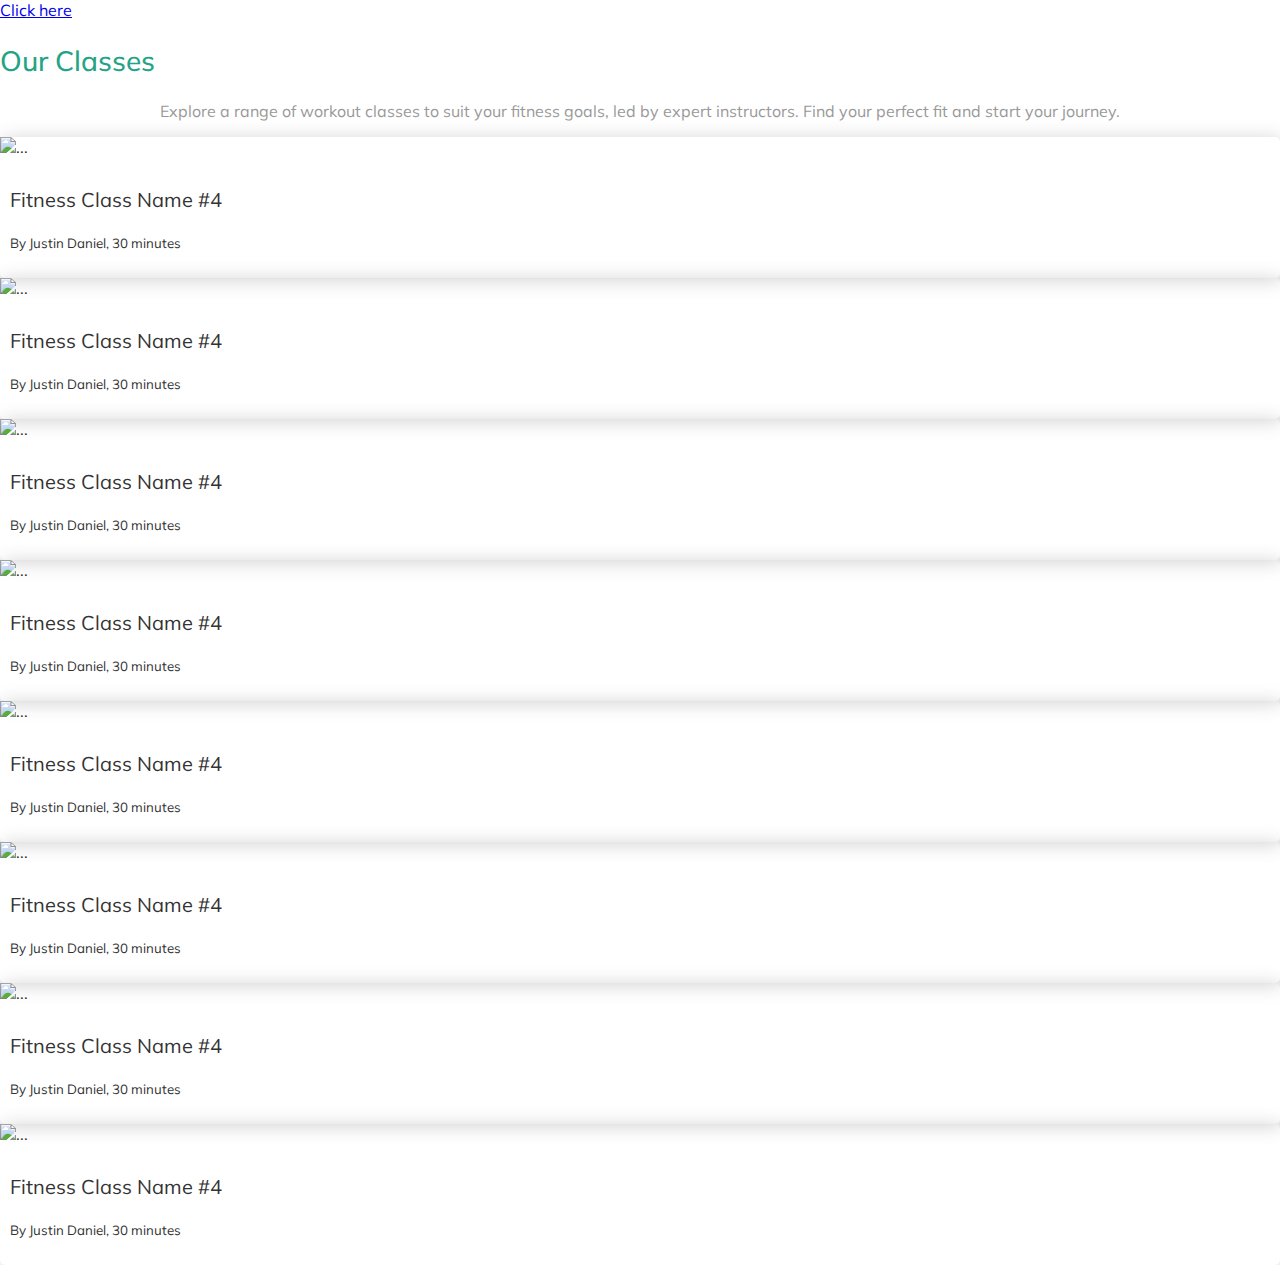
==== commit 8d86d22b: "Added interactive favorite icon, fixed the weekdays margin issue in small screens and adjusted the t" ====
--- a/index.html
+++ b/index.html
@@ -5,270 +5,23 @@
     <meta name="viewport" content="width=device-width, initial-scale=1.0" />
     <title>Document</title>
     <link
-      rel="stylesheet"
-      href="https://cdnjs.cloudflare.com/ajax/libs/font-awesome/6.7.2/css/all.min.css"
-      integrity="sha512-Evv84Mr4kqVGRNSgIGL/F/aIDqQb7xQ2vcrdIwxfjThSH8CSR7PBEakCr51Ck+w+/U6swU2Im1vVX0SVk9ABhg=="
-      crossorigin="anonymous"
-      referrerpolicy="no-referrer"
-    />
-    <link
       href="https://cdn.jsdelivr.net/npm/bootstrap@5.0.2/dist/css/bootstrap.min.css"
       rel="stylesheet"
       integrity="sha384-EVSTQN3/azprG1Anm3QDgpJLIm9Nao0Yz1ztcQTwFspd3yD65VohhpuuCOmLASjC"
       crossorigin="anonymous"
     />
-    <link rel="stylesheet" href="./CSS/ahmed.css" />
-    <link rel="stylesheet" href="./CSS/zaid.css" />
-    <link rel="stylesheet" href="./CSS/tuqa.css" />
-    <link rel="stylesheet" href="./CSS/yousef.css" />
+    <link rel="stylesheet" href="Ahmed&Zaid.css" />
   </head>
   <body>
-    <!-- zaid WORK -->
-    <nav class="navbar navbar-expand-lg navbar-light p-3 zaid-nav">
-      <div class="container-fluid">
-        <a class="navbar-brand" href="#hero-section"
-          ><img src="./images/logo.png" width="120" alt=""
-        /></a>
-        <button
-          class="navbar-toggler"
-          type="button"
-          data-bs-toggle="collapse"
-          data-bs-target="#navbarNavAltMarkup"
-          aria-controls="navbarNavAltMarkup"
-          aria-expanded="false"
-          aria-label="Toggle navigation"
-        >
-          <span class="navbar-toggler-icon"></span>
-        </button>
-      </div>
-      <div class="collapse navbar-collapse" id="navbarNavAltMarkup">
-        <div class="navbar-nav">
-          <a class="nav-link mx-3" href="#hero-section">Home</a>
-          <a class="nav-link mx-3" href="#why-choose-us">Features</a>
-          <a class="nav-link mx-3" href="#trainer-section">Trainers</a>
-          <a class="nav-link mx-3" href="#classes_ahmad">Classes</a>
-          <a class="nav-link mx-3" href="#services-section">Services</a>
-          <button class="custom-button" id="signup-btn-1">
-            <div id="name-of-user">Signup</div>
-            <i class="fa-solid fa-user icon"></i>
-          </button>
-        </div>
-        <div
-          id="user-menu-main"
-          style="
-            position: absolute;
-            top: 77px;
-            right: 43px;
-            display: none;
-            background-color: white;
-            border: 1px solid #ccc;
-            padding: 10px;
-            box-shadow: 0 4px 8px rgba(0, 0, 0, 0.1);
-          "
-        >
-          <div
-            style="
-              position: absolute;
-              top: -11px;
-              right: 10px;
-              width: 0;
-              height: 0;
-              border-left: 10px solid transparent;
-              border-right: 10px solid transparent;
-              border-bottom: 10px solid #ccc;
-            "
-          ></div>
-          <!-- White fill triangle -->
-          <div
-            style="
-              position: absolute;
-              top: -10px;
-              right: 10px;
-              width: 0;
-              height: 0;
-              border-left: 10px solid transparent;
-              border-right: 10px solid transparent;
-              border-bottom: 10px solid white;
-            "
-          ></div>
-          <p class="inside-user" id="usersettings">User Settings</p>
-          <p class="inside-user" id="schedule">Schedule</p>
-          <p class="inside-user" id="logout">Log out</p>
-        </div>
-      </div>
-    </nav>
-
-    <section class="hero-section" id="hero-section">
-      <div><img class="hero-img" src="./images/hero_back.webp" alt="" /></div>
-      <div class="text-in-hero">
-        <h2 class="hero_text">Fitness Help Me Feel Better</h2>
-        <p class="hero-p">
-          Lorem ipsum dolor sit amet consectetur adipisicing elit. Iure alias
-          accusamus repellat.
-        </p>
-        <button type="button" class="btn hero-button">Get started</button>
-      </div>
-    </section>
-
-    <section class="why-choose-us" id="why-choose-us">
-      <div class="container zaid-container">
-        <h2>Why Choose <span>Us?</span></h2>
-        <p class="y-us-subtitle">
-          We are committed to helping you achieve your fitness goals with expert
-          trainers, flexible schedules, and a supportive community.
-        </p>
-
-        <div class="y-us-cards-cont">
-          <!-- card 1 -->
-          <div class="y-us-card">
-            <img src="./images/muscle.png" alt="Community Icon" />
-            <h3>Expert Trainers</h3>
-            <p>
-              Our certified trainers will guide you with personalized coaching.
-            </p>
-          </div>
-          <!-- card 2 -->
-          <div class="y-us-card">
-            <img src="./images/flexibility.png" alt="Schedule Icon" />
-            <h3>Flexible Schedules</h3>
-            <p>
-              Morning, evening, or weekend—choose a time that works for you.
-            </p>
-          </div>
-
-          <!-- card 3 -->
-          <div class="y-us-card">
-            <img src="./images/solidarity.png" alt="Community Icon" />
-            <h3>Supportive Community</h3>
-            <p>Train with like-minded people and stay motivated together.</p>
-          </div>
-        </div>
-      </div>
-    </section>
-
-    <!-- TUQA - OUR TRAINERS -->
-    <section class="site-section" id="trainer-section">
-      <div class="container mt-5 h">
-        <div class="slide-up-box">
-          <div class="row justify-content-center text-center mb-5">
-            <div class="col-md-8 section-heading">
-              <span class="subheading">Trainer</span>
-              <h2 class="heading mb-3">Our Trainers</h2>
-              <p>
-                Meet the dedicated professionals who will help you achieve your
-                fitness goals. Our team of expert trainers is passionate about
-                guiding you through every step of your fitness journey, ensuring
-                you stay motivated, challenged, and supported.
-              </p>
-            </div>
-          </div>
-
-          <div class="row justify-content-center gap-3 mx-1">
-            <div class="col-lg-4 mb-4 col-md-6 text-center x">
-              <div class="person">
-                <img
-                  src="./images/person_1.jpg"
-                  alt="Image"
-                  class="img-fluid"
-                />
-                <h3>Tuqa</h3>
-                <p class="position">Trainer</p>
-                <p>
-                  Far far away, behind the word mountains, far from the
-                  countries Vokalia and Consonantia, there live the blind texts.
-                </p>
-              </div>
-            </div>
-            <div class="col-lg-4 mb-4 col-md-6 text-center x">
-              <div class="person">
-                <img
-                  src="./images/person_2.jpg"
-                  alt="Image"
-                  class="img-fluid"
-                />
-                <h3>Zaid</h3>
-                <p class="position">Trainer</p>
-                <p>
-                  Far far away, behind the word mountains, far from the
-                  countries Vokalia and Consonantia, there live the blind texts.
-                </p>
-              </div>
-            </div>
-            <div class="col-lg-4 mb-4 col-md-6 text-center x">
-              <div class="person">
-                <img src="images/person_3.jpg" alt="Image" class="img-fluid" />
-                <h3>Ahmad</h3>
-                <p class="position">Trainer</p>
-                <p>
-                  Far far away, behind the word mountains, far from the
-                  countries Vokalia and Consonantia, there live the blind texts.
-                </p>
-              </div>
-            </div>
-          </div>
-
-          <div class="row justify-content-center gap-3 mx-1">
-            <div class="col-lg-4 mb-4 col-md-6 text-center x">
-              <div class="person">
-                <img src="images/person_4.jpg" alt="Image" class="img-fluid" />
-                <h3>Anas</h3>
-                <p class="position">Trainer</p>
-                <p>
-                  Far far away, behind the word mountains, far from the
-                  countries Vokalia and Consonantia, there live the blind texts.
-                </p>
-              </div>
-            </div>
-            <div class="col-lg-4 mb-4 col-md-6 text-center x">
-              <div class="person">
-                <img src="images/person_5.jpg" alt="Image" class="img-fluid" />
-                <h3>Yousef</h3>
-                <p class="position">Trainer</p>
-                <p>
-                  Far far away, behind the word mountains, far from the
-                  countries Vokalia and Consonantia, there live the blind texts.
-                </p>
-              </div>
-            </div>
-            <div class="col-lg-4 mb-4 col-md-6 text-center x">
-              <div class="person">
-                <img src="images/person_6.jpg" alt="Image" class="img-fluid" />
-                <h3>Person</h3>
-                <p class="position">Trainer</p>
-                <p>
-                  Far far away, behind the word mountains, far from the
-                  countries Vokalia and Consonantia, there live the blind texts.
-                </p>
-              </div>
-            </div>
-          </div>
-        </div>
-      </div>
-    </section>
-
-    <!-- New Section with Background Image -->
-    <section class="img-section">
-      <div class="hero-content">
-        <h1 style="color: white">Transform Your Body, Transform Your Life</h1>
-        <p>
-          Join our gym and experience the best workout routines tailored for
-          your fitness goals. Whether you're a beginner or a pro, we've got you
-          covered.
-        </p>
-        <a href="#services-section" class="btn-yousef">Explore Our Services</a>
-      </div>
-    </section>
-
-    <!-- Ahmed work -->
+    <a href="./workout.html">Click here</a>
     <section
-      class="container d-flex flex-column align-items-center ahmad_classes_section my-5"
-      id="classes_ahmad"
+      class="container d-flex flex-column align-items-center ahmad_classes_section mb-5"
     >
       <div
         class="container p-5 mx-sm-4 d-flex flex-column flex-wrap align-items-center"
       >
         <h2 class="section_title">Our Classes</h2>
-        <p class="section_description">
+        <p class="section_description p-2">
           Explore a range of workout classes to suit your fitness goals, led by
           expert instructors. Find your perfect fit and start your journey.
         </p>
@@ -281,15 +34,17 @@
             <div class="row">
               <div class="col-3">
                 <img
-                  src="https://encrypted-tbn0.gstatic.com/images?q=tbn:ANd9GcREZrTHap1bnS-5GF8zRpBld7HEEbyL1X32-Q&s"
+                  src="https://img.freepik.com/premium-vector/fit-people-doing-exercise_18591-41271.jpg"
                   class="img-fluid rounded"
                   alt="..."
                 />
               </div>
-              <div class="col card_information">
-                <p class="card-title">Tai Chi Balance</p>
+              <div
+                class="col card_information d-flex flex-column flex-wrap align-items-start"
+              >
+                <p class="card-title">Fitness Class Name #4</p>
                 <p class="card-text">
-                  <small>By Jamal, 45 minutes</small>
+                  <small>By Justin Daniel, 30 minutes</small>
                 </p>
               </div>
             </div>
@@ -300,15 +55,15 @@
             <div class="row">
               <div class="col-3">
                 <img
-                  src="https://s36370.pcdn.co/wp-content/uploads/2023/07/image-of-a-man-doing-planks-in-an-hiit-workout-unsplash-1024x683.jpg"
+                  src="https://img.freepik.com/premium-vector/fit-people-doing-exercise_18591-41271.jpg"
                   class="img-fluid rounded"
                   alt="..."
                 />
               </div>
               <div class="col card_information">
-                <p class="card-title">HIIT Burn</p>
+                <p class="card-title">Fitness Class Name #4</p>
                 <p class="card-text">
-                  <small>By Amira, 30 minutes</small>
+                  <small>By Justin Daniel, 30 minutes</small>
                 </p>
               </div>
             </div>
@@ -319,15 +74,15 @@
             <div class="row">
               <div class="col-3">
                 <img
-                  src="https://teamhotshot.com/cdn/shop/articles/obstacle-course-training.jpg?v=1659154130"
+                  src="https://img.freepik.com/premium-vector/fit-people-doing-exercise_18591-41271.jpg"
                   class="img-fluid rounded"
                   alt="..."
                 />
               </div>
               <div class="col card_information">
-                <p class="card-title">Obstacle Course Training</p>
+                <p class="card-title">Fitness Class Name #4</p>
                 <p class="card-text">
-                  <small>By Dalia, 60 minutes</small>
+                  <small>By Justin Daniel, 30 minutes</small>
                 </p>
               </div>
             </div>
@@ -338,16 +93,15 @@
             <div class="row">
               <div class="col-3">
                 <img
-                  src="https://longevity.technology/lifestyle/wp-content/uploads/2023/05/person-training-boxing-in-the-gym-with-various-punching-bags.jpg
-                  "
+                  src="https://img.freepik.com/premium-vector/fit-people-doing-exercise_18591-41271.jpg"
                   class="img-fluid rounded"
                   alt="..."
                 />
               </div>
               <div class="col card_information">
-                <p class="card-title">Boxing Basics</p>
+                <p class="card-title">Fitness Class Name #4</p>
                 <p class="card-text">
-                  <small>By Omar, 60 minutes</small>
+                  <small>By Justin Daniel, 30 minutes</small>
                 </p>
               </div>
             </div>
@@ -358,15 +112,15 @@
             <div class="row">
               <div class="col-3">
                 <img
-                  src="https://www.futurefit.co.uk/wp-content/uploads/2022/05/Man-SC-Coach.jpg"
+                  src="https://img.freepik.com/premium-vector/fit-people-doing-exercise_18591-41271.jpg"
                   class="img-fluid rounded"
                   alt="..."
                 />
               </div>
               <div class="col card_information">
-                <p class="card-title">Strength and Conditioning</p>
+                <p class="card-title">Fitness Class Name #4</p>
                 <p class="card-text">
-                  <small>By Rami, 75 minutes</small>
+                  <small>By Justin Daniel, 30 minutes</small>
                 </p>
               </div>
             </div>
@@ -377,15 +131,15 @@
             <div class="row">
               <div class="col-3">
                 <img
-                  src="https://www.mensfitness.com/.image/c_limit%2Ccs_srgb%2Cq_auto:good%2Cw_700/MjEyMzI0MTIxMjQ0MDgzODQw/man-exercising-with-medicine-ball-in-gym.webp"
+                  src="https://img.freepik.com/premium-vector/fit-people-doing-exercise_18591-41271.jpg"
                   class="img-fluid rounded"
                   alt="..."
                 />
               </div>
               <div class="col card_information">
-                <p class="card-title">Core and Abs Sculpt</p>
+                <p class="card-title">Fitness Class Name #4</p>
                 <p class="card-text">
-                  <small>By May, 40 minutes</small>
+                  <small>By Justin Daniel, 30 minutes</small>
                 </p>
               </div>
             </div>
@@ -396,15 +150,15 @@
             <div class="row">
               <div class="col-3">
                 <img
-                  src="https://blog.nasm.org/hubfs/benefits-of-stretching.jpg"
+                  src="https://img.freepik.com/premium-vector/fit-people-doing-exercise_18591-41271.jpg"
                   class="img-fluid rounded"
                   alt="..."
                 />
               </div>
               <div class="col card_information">
-                <p class="card-title">Stretch & Mobility</p>
+                <p class="card-title">Fitness Class Name #4</p>
                 <p class="card-text">
-                  <small>By Yara, 40 minutes</small>
+                  <small>By Justin Daniel, 30 minutes</small>
                 </p>
               </div>
             </div>
@@ -415,15 +169,15 @@
             <div class="row">
               <div class="col-3">
                 <img
-                  src="https://www.mindful.org/content/uploads/manmeditating-1024x640.png"
+                  src="https://img.freepik.com/premium-vector/fit-people-doing-exercise_18591-41271.jpg"
                   class="img-fluid rounded"
                   alt="..."
                 />
               </div>
               <div class="col card_information">
-                <p class="card-title">Mindful Meditation</p>
+                <p class="card-title">Fitness Class Name #4</p>
                 <p class="card-text">
-                  <small>By Rania, 30 minutes</small>
+                  <small>By Justin Daniel, 30 minutes</small>
                 </p>
               </div>
             </div>
@@ -431,126 +185,5 @@
         </div>
       </div>
     </section>
-
-    <!-- Yousef Work!!!!!!!!!!!!!!!!!!  -->
-    <section class="section-yousef services yousef" id="services-section">
-      <h2 class="heading">Services</h2>
-      <div class="services-container">
-        <div class="services-box">
-          <i class="fas fa-balance-scale"></i>
-          <h3 class="sub-heading">Be Fit</h3>
-          <p>
-            Lorem ipsum dolor sit, amet consectetur adipisicing elit. Architecto
-            quis porro tempore tenetur quibusdam ducimus.
-          </p>
-        </div>
-
-        <div class="services-box">
-          <i class="fa-solid fa-dumbbell"></i>
-          <h3 class="sub-heading">Join Club</h3>
-          <p>
-            Lorem ipsum dolor sit, amet consectetur adipisicing elit. Architecto
-            quis porro tempore tenetur quibusdam ducimus.
-          </p>
-        </div>
-
-        <div class="services-box">
-          <i class="fa-solid fa-person-running"></i>
-          <h3 class="sub-heading">Gym Fitness</h3>
-          <p>
-            Lorem ipsum dolor sit, amet consectetur adipisicing elit. Architecto
-            quis porro tempore tenetur quibusdam ducimus.
-          </p>
-        </div>
-      </div>
-    </section>
-
-    <!-- second page -->
-
-    <section class="section-yousef contact" id="yousef-contact">
-      <h2 class="heading">Contact Us</h2>
-      <form id="contactForm">
-        <div class="input-box">
-          <input type="text" id="fullName" placeholder="Full Name" />
-          <input type="email" id="emailAddress" placeholder="Email Address" />
-        </div>
-        <div class="input-box">
-          <input type="tel" id="mobileNumber" placeholder="Mobile Number" />
-          <input type="text" id="emailSubject" placeholder="Email Subject" />
-        </div>
-        <textarea
-          id="message"
-          cols="30"
-          rows="10"
-          placeholder="Your Message"
-        ></textarea>
-        <input type="submit" value="Send Message" class="btn-yousef" />
-      </form>
-    </section>
-
-    <footer class="footer-section yousef bg-dark" id="yousef-footer">
-      <div class="footer-inside">
-        <div class="col-md-4">
-          <h3 class="sub-heading a">About Workout</h3>
-          <p>
-            Lorem ipsum dolor sit amet, consectetur adipisicing elit. Veniam
-            facere optio eligendi.
-          </p>
-          <div id="map" style="width: 300px; height: 300px"></div>
-        </div>
-
-        <div class="col-md-4">
-          <h3 class="sub-heading a">Subscribe</h3>
-          <p>
-            Lorem ipsum dolor sit amet, consectetur adipisicing elit. Possimus,
-            odio beatae accusantium.
-          </p>
-          <form action="#">
-            <div class="d-flex mb-5">
-              <input
-                type="text"
-                class="form-control"
-                placeholder="Email"
-              /><br />
-              <input
-                type="submit"
-                class="btn-yousef btn-primary rounded-0"
-                value="Subscribe"
-              />
-            </div>
-          </form>
-        </div>
-      </div>
-
-      <div class="row text-center">
-        <div class="col-md-12">
-          <div class="pt-5">
-            <p>Copyright &copy;All rights reserved || By Group 1</p>
-          </div>
-        </div>
-      </div>
-    </footer>
-    <script
-      src="https://cdn.jsdelivr.net/npm/bootstrap@5.0.2/dist/js/bootstrap.bundle.min.js"
-      integrity="sha384-MrcW6ZMFYlzcLA8Nl+NtUVF0sA7MsXsP1UyJoMp4YLEuNSfAP+JcXn/tWtIaxVXM"
-      crossorigin="anonymous"
-    ></script>
-
-    <script>
-      function initMap() {
-        let maps = { lat: 31.9787532, lng: 35.9004003 };
-        let map = new google.maps.Map(document.getElementById("map"), {
-          center: maps,
-          zoom: 15,
-        });
-        let marker = new google.maps.Marker({ position: maps, map: map });
-      }
-    </script>
-    <script
-      defer
-      async
-      src="https://maps.googleapis.com/maps/api/js?key=AIzaSyB0AZfdxzTStQMrtYT6Xu4YLBVKUI1J8Xw&callback=initMap"
-    ></script>
-    <script src="./script.js"></script>
   </body>
 </html>
--- a/Ahmed&Zaid.css
+++ b/Ahmed&Zaid.css
@@ -0,0 +1,166 @@
+@import url("https://fonts.googleapis.com/css2?family=Muli:wght@300;400;500;700&display=swap");
+
+:root {
+  --font-primary: "Muli", -apple-system, BlinkMacSystemFont, "Segoe UI", Roboto,
+    "Helvetica Neue", Arial, sans-serif, "Apple Color Emoji", "Segoe UI Emoji",
+    "Segoe UI Symbol", "Noto Color Emoji";
+
+  --font-size-base: 16px;
+  --font-size-sm: 14px;
+  --font-size-lg: 18px;
+  --font-size-xl: 24px;
+  --font-size-h1: 32px;
+  --font-size-h2: 28px;
+  --font-size-h3: 24px;
+  --font-size-h4: 20px;
+  --font-size-h5: 18px;
+  --font-size-h6: 16px;
+
+  --font-weight-light: 300;
+  --font-weight-regular: 400;
+  --font-weight-medium: 500;
+  --font-weight-bold: 700;
+
+  --text-primary: #333;
+  --text-secondary: #666;
+  --text-light: #999;
+  --text-heading: #111;
+
+  --accent-color: #25a385;
+  --background-color: #fff;
+}
+
+body {
+  font-family: var(--font-primary);
+  font-size: var(--font-size-base);
+  color: var(--text-primary);
+  padding: 0px;
+  margin: 0px;
+  box-sizing: border-box;
+}
+
+h1 {
+  font-size: var(--font-size-h1);
+  font-weight: var(--font-weight-bold);
+  color: var(--text-heading);
+}
+
+h2 {
+  font-size: var(--font-size-h2);
+  font-weight: var(--font-weight-medium);
+  color: var(--text-heading);
+}
+
+h3 {
+  font-size: var(--font-size-h3);
+  font-weight: var(--font-weight-medium);
+  color: var(--text-heading);
+}
+
+h4,
+h5,
+h6 {
+  font-size: var(--font-size-h4);
+  font-weight: var(--font-weight-regular);
+  color: var(--text-secondary);
+}
+
+/* Ahmad's section */
+.nav-workout {
+  display: flex;
+  justify-content: space-between;
+  align-items: center;
+}
+
+.section_title {
+  color: var(--accent-color);
+}
+
+.section_description {
+  color: var(--text-light);
+  text-align: center;
+}
+
+.card {
+  border-radius: 5px;
+  box-shadow: 2px 2px 20px rgb(209, 209, 209);
+  line-height: normal;
+  transition: 0.5s ease-in-out;
+}
+
+.card:hover {
+  transform: scale(1.01);
+  background-color: var(--accent-color);
+  transition: 0.5s ease-in-out;
+}
+
+.cards_link {
+  text-decoration: none;
+  color: var(--text-secondary);
+}
+
+.cards_link:hover {
+  color: var(--background-color);
+}
+
+.card_information:hover {
+  color: var(--background-color);
+}
+
+.card-title {
+  font-size: var(--font-size-h4);
+  font-weight: var(--font-weight-regular);
+}
+
+.week_container {
+  background-color: #eee;
+  border-radius: 5px;
+}
+
+.weekdays {
+  list-style-type: none;
+  width: 100%;
+  text-align: center;
+  border-radius: 5px;
+  transition: 0.5s ease-in-out;
+}
+
+.weekdays:hover {
+  color: var(--background-color);
+  background-color: var(--accent-color);
+  transition: 0.5s ease-in-out;
+}
+
+.weekdays {
+  text-decoration: none;
+  color: var(--accent-color);
+}
+
+.weekdays.active {
+  background-color: var(--accent-color);
+  color: var(--background-color); /* Change text color if needed */
+}
+
+.weekdays:focus {
+  outline: 2px solid var(--accent-color);
+}
+
+.card_information {
+  padding: 10px;
+}
+
+.image-ahmed {
+  height: 87px;
+  width: 87px;
+}
+
+.ahmad_classes_section {
+  height: fit-content !important;
+}
+
+/* .favoriteOn {
+  color: #25a385;
+} */
+.card:hover {
+  color: #eee;
+}
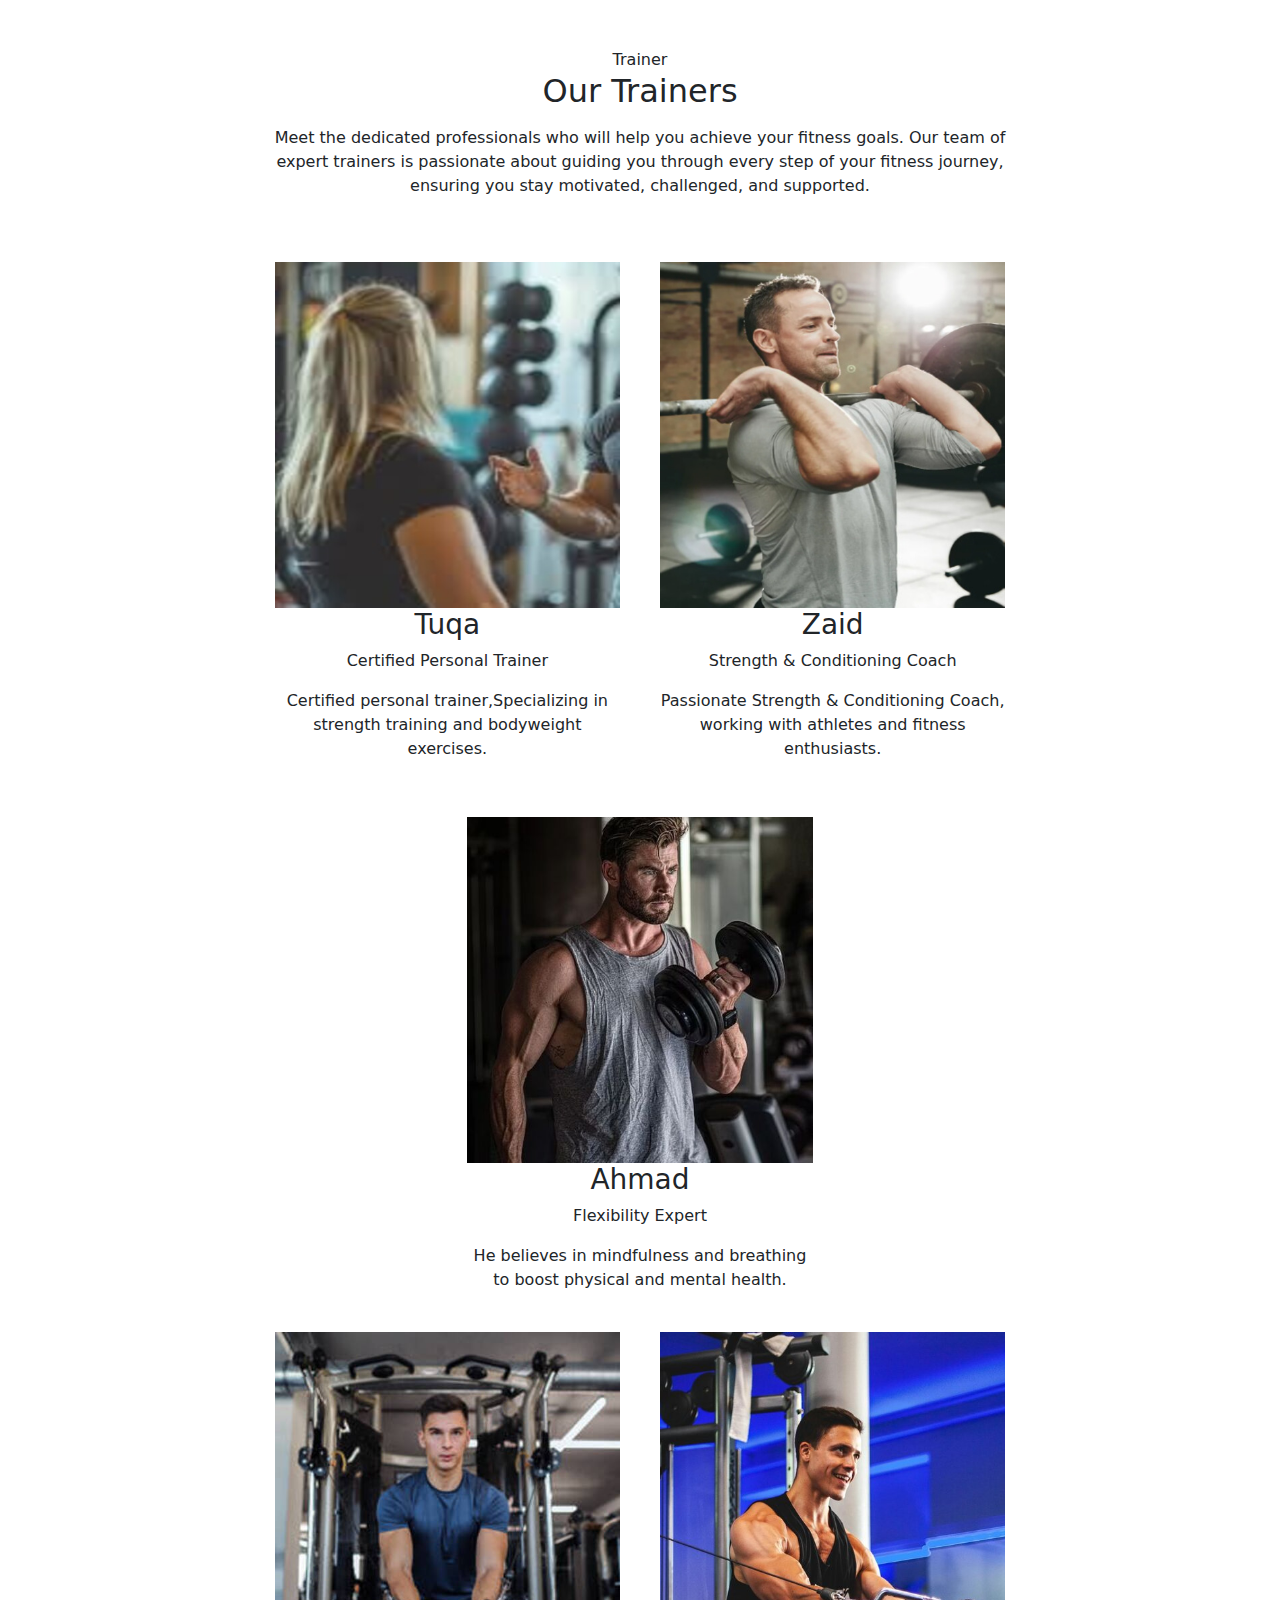
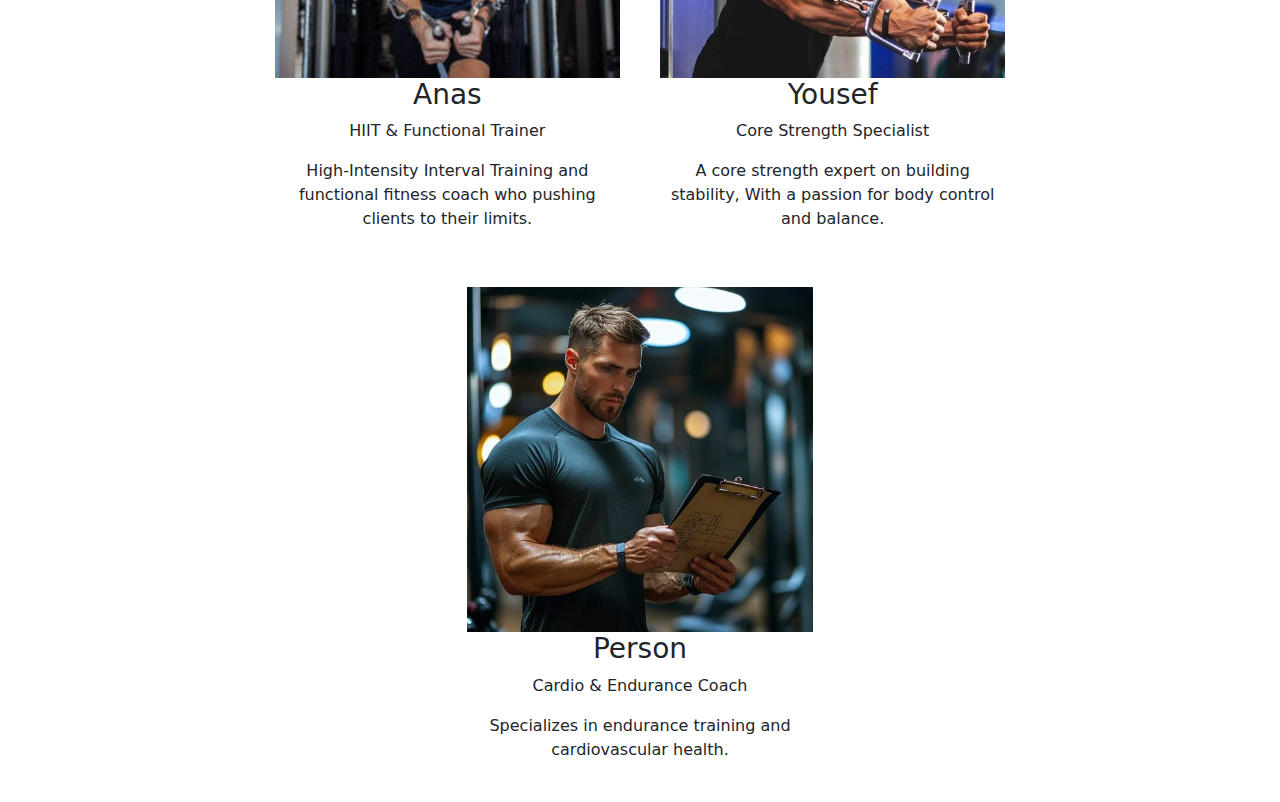
==== commit 0be67eb9: "EDIT" ====
--- a/index.html
+++ b/index.html
@@ -1,183 +1,102 @@
 <!DOCTYPE html>
 <html lang="en">
-  <head>
+<head>
     <meta charset="UTF-8" />
     <meta name="viewport" content="width=device-width, initial-scale=1.0" />
-    <title>Document</title>
-    <link
-      href="https://cdn.jsdelivr.net/npm/bootstrap@5.0.2/dist/css/bootstrap.min.css"
-      rel="stylesheet"
-      integrity="sha384-EVSTQN3/azprG1Anm3QDgpJLIm9Nao0Yz1ztcQTwFspd3yD65VohhpuuCOmLASjC"
-      crossorigin="anonymous"
-    />
-    <link rel="stylesheet" href="Ahmed&Zaid.css" />
-  </head>
-  <body>
-    <a href="./workout.html">Click here</a>
-    <section
-      class="container d-flex flex-column align-items-center ahmad_classes_section mb-5"
-    >
-      <div
-        class="container p-5 mx-sm-4 d-flex flex-column flex-wrap align-items-center"
-      >
-        <h2 class="section_title">Our Classes</h2>
-        <p class="section_description p-2">
-          Explore a range of workout classes to suit your fitness goals, led by
-          expert instructors. Find your perfect fit and start your journey.
-        </p>
-      </div>
-      <div
-        class="row row-cols-1 row-cols-md-2 g-4 justify-content-center mx-sm-4"
-      >
-        <div class="col">
-          <div class="card">
-            <div class="row">
-              <div class="col-3">
+    <title>Our Trainers</title>
+    <link href="https://cdn.jsdelivr.net/npm/bootstrap@5.3.3/dist/css/bootstrap.min.css" rel="stylesheet" integrity="sha384-QWTKZyjpPEjISv5WaRU9OFeRpok6YctnYmDr5pNlyT2bRjXh0JMhjY6hW+ALEwIH" crossorigin="anonymous">
+    <link rel="stylesheet" href="https://cdnjs.cloudflare.com/ajax/libs/font-awesome/6.7.2/css/all.min.css">
+    <link rel="stylesheet" href="tuqa.css">
+</head>
+<body>
+    <!-- TUQA - OUR TRAINERS -->
+    <section class="site-section" id="trainer-section">
+      <div class="container mt-5 h">
+        <div class="slide-up-box">
+          <div class="row justify-content-center text-center mb-5">
+            <div class="col-md-8 section-heading">
+              <span class="subheading">Trainer</span>
+              <h2 class="heading mb-3">Our Trainers</h2>
+              <p>
+                Meet the dedicated professionals who will help you achieve your
+                fitness goals. Our team of expert trainers is passionate about
+                guiding you through every step of your fitness journey, ensuring
+                you stay motivated, challenged, and supported.
+              </p>
+            </div>
+          </div>
+
+          <div class="row justify-content-center gap-3 mx-1">
+            <div class="col-lg-4 mb-4 col-md-6 text-center x">
+              <div class="person">
                 <img
-                  src="https://img.freepik.com/premium-vector/fit-people-doing-exercise_18591-41271.jpg"
-                  class="img-fluid rounded"
-                  alt="..."
-                />
-              </div>
-              <div
-                class="col card_information d-flex flex-column flex-wrap align-items-start"
-              >
-                <p class="card-title">Fitness Class Name #4</p>
-                <p class="card-text">
-                  <small>By Justin Daniel, 30 minutes</small>
+                  src="./images/person_1.jpg"
+                  alt="Image"
+                  class="img-fluid"/>
+
+                <h3>Tuqa</h3>
+                <p class="position">Certified Personal Trainer</p>
+                <p>
+                  Certified personal trainer,Specializing in strength training and
+                  bodyweight exercises. 
                 </p>
               </div>
             </div>
-          </div>
-        </div>
-        <div class="col">
-          <div class="card">
-            <div class="row">
-              <div class="col-3">
+            <div class="col-lg-4 mb-4 col-md-6 text-center x">
+              <div class="person">
                 <img
-                  src="https://img.freepik.com/premium-vector/fit-people-doing-exercise_18591-41271.jpg"
-                  class="img-fluid rounded"
-                  alt="..."
-                />
-              </div>
-              <div class="col card_information">
-                <p class="card-title">Fitness Class Name #4</p>
-                <p class="card-text">
-                  <small>By Justin Daniel, 30 minutes</small>
+                  src="./images/person_2.jpg"
+                  alt="Image"
+                  class="img-fluid"/>
+                <h3>Zaid</h3>
+                <p class="position">Strength & Conditioning Coach</p>
+                <p>
+                    Passionate Strength & Conditioning Coach, working with athletes and fitness enthusiasts.
                 </p>
               </div>
             </div>
+            <div class="col-lg-4 mb-4 col-md-6 text-center x">
+              <div class="person">
+                <img src="images/person_3.jpg" alt="Image" class="img-fluid" />
+                <h3>Ahmad</h3>
+                <p class="position">Flexibility Expert</p>
+                <p>
+                  He believes in mindfulness and breathing to boost physical and mental health.</p>
+              </div>
+            </div>
           </div>
-        </div>
-        <div class="col">
-          <div class="card">
-            <div class="row">
-              <div class="col-3">
-                <img
-                  src="https://img.freepik.com/premium-vector/fit-people-doing-exercise_18591-41271.jpg"
-                  class="img-fluid rounded"
-                  alt="..."
-                />
-              </div>
-              <div class="col card_information">
-                <p class="card-title">Fitness Class Name #4</p>
-                <p class="card-text">
-                  <small>By Justin Daniel, 30 minutes</small>
+
+          <div class="row justify-content-center gap-3 mx-1">
+            <div class="col-lg-4 mb-4 col-md-6 text-center x">
+              <div class="person">
+                <img src="images/person_4.jpg" alt="Image" class="img-fluid" />
+                <h3>Anas</h3>
+                <p class="position">HIIT & Functional Trainer</p>
+                <p>
+                  High-Intensity Interval Training and functional fitness coach who
+                  pushing clients to their limits. 
                 </p>
               </div>
             </div>
-          </div>
-        </div>
-        <div class="col">
-          <div class="card">
-            <div class="row">
-              <div class="col-3">
-                <img
-                  src="https://img.freepik.com/premium-vector/fit-people-doing-exercise_18591-41271.jpg"
-                  class="img-fluid rounded"
-                  alt="..."
-                />
-              </div>
-              <div class="col card_information">
-                <p class="card-title">Fitness Class Name #4</p>
-                <p class="card-text">
-                  <small>By Justin Daniel, 30 minutes</small>
+            <div class="col-lg-4 mb-4 col-md-6 text-center x">
+              <div class="person">
+                <img src="images/person_5.jpg" alt="Image" class="img-fluid" />
+                <h3>Yousef</h3>
+                <p class="position">Core Strength Specialist</p>
+
+                <p>
+                       A core strength expert on building stability, With a passion for body control and balance.
                 </p>
+            
               </div>
             </div>
-          </div>
-        </div>
-        <div class="col">
-          <div class="card">
-            <div class="row">
-              <div class="col-3">
-                <img
-                  src="https://img.freepik.com/premium-vector/fit-people-doing-exercise_18591-41271.jpg"
-                  class="img-fluid rounded"
-                  alt="..."
-                />
-              </div>
-              <div class="col card_information">
-                <p class="card-title">Fitness Class Name #4</p>
-                <p class="card-text">
-                  <small>By Justin Daniel, 30 minutes</small>
-                </p>
-              </div>
-            </div>
-          </div>
-        </div>
-        <div class="col">
-          <div class="card">
-            <div class="row">
-              <div class="col-3">
-                <img
-                  src="https://img.freepik.com/premium-vector/fit-people-doing-exercise_18591-41271.jpg"
-                  class="img-fluid rounded"
-                  alt="..."
-                />
-              </div>
-              <div class="col card_information">
-                <p class="card-title">Fitness Class Name #4</p>
-                <p class="card-text">
-                  <small>By Justin Daniel, 30 minutes</small>
-                </p>
-              </div>
-            </div>
-          </div>
-        </div>
-        <div class="col">
-          <div class="card">
-            <div class="row">
-              <div class="col-3">
-                <img
-                  src="https://img.freepik.com/premium-vector/fit-people-doing-exercise_18591-41271.jpg"
-                  class="img-fluid rounded"
-                  alt="..."
-                />
-              </div>
-              <div class="col card_information">
-                <p class="card-title">Fitness Class Name #4</p>
-                <p class="card-text">
-                  <small>By Justin Daniel, 30 minutes</small>
-                </p>
-              </div>
-            </div>
-          </div>
-        </div>
-        <div class="col">
-          <div class="card">
-            <div class="row">
-              <div class="col-3">
-                <img
-                  src="https://img.freepik.com/premium-vector/fit-people-doing-exercise_18591-41271.jpg"
-                  class="img-fluid rounded"
-                  alt="..."
-                />
-              </div>
-              <div class="col card_information">
-                <p class="card-title">Fitness Class Name #4</p>
-                <p class="card-text">
-                  <small>By Justin Daniel, 30 minutes</small>
+            <div class="col-lg-4 mb-4 col-md-6 text-center x">
+              <div class="person">
+                <img src="images/person_6.jpg" alt="Image" class="img-fluid" />
+                <h3>Person</h3>
+                <p class="position">Cardio & Endurance Coach</p>
+                <p>
+                  Specializes in endurance training and cardiovascular health. 
                 </p>
               </div>
             </div>
@@ -185,5 +104,6 @@
         </div>
       </div>
     </section>
-  </body>
+    <!-- END -->
+</body>
 </html>
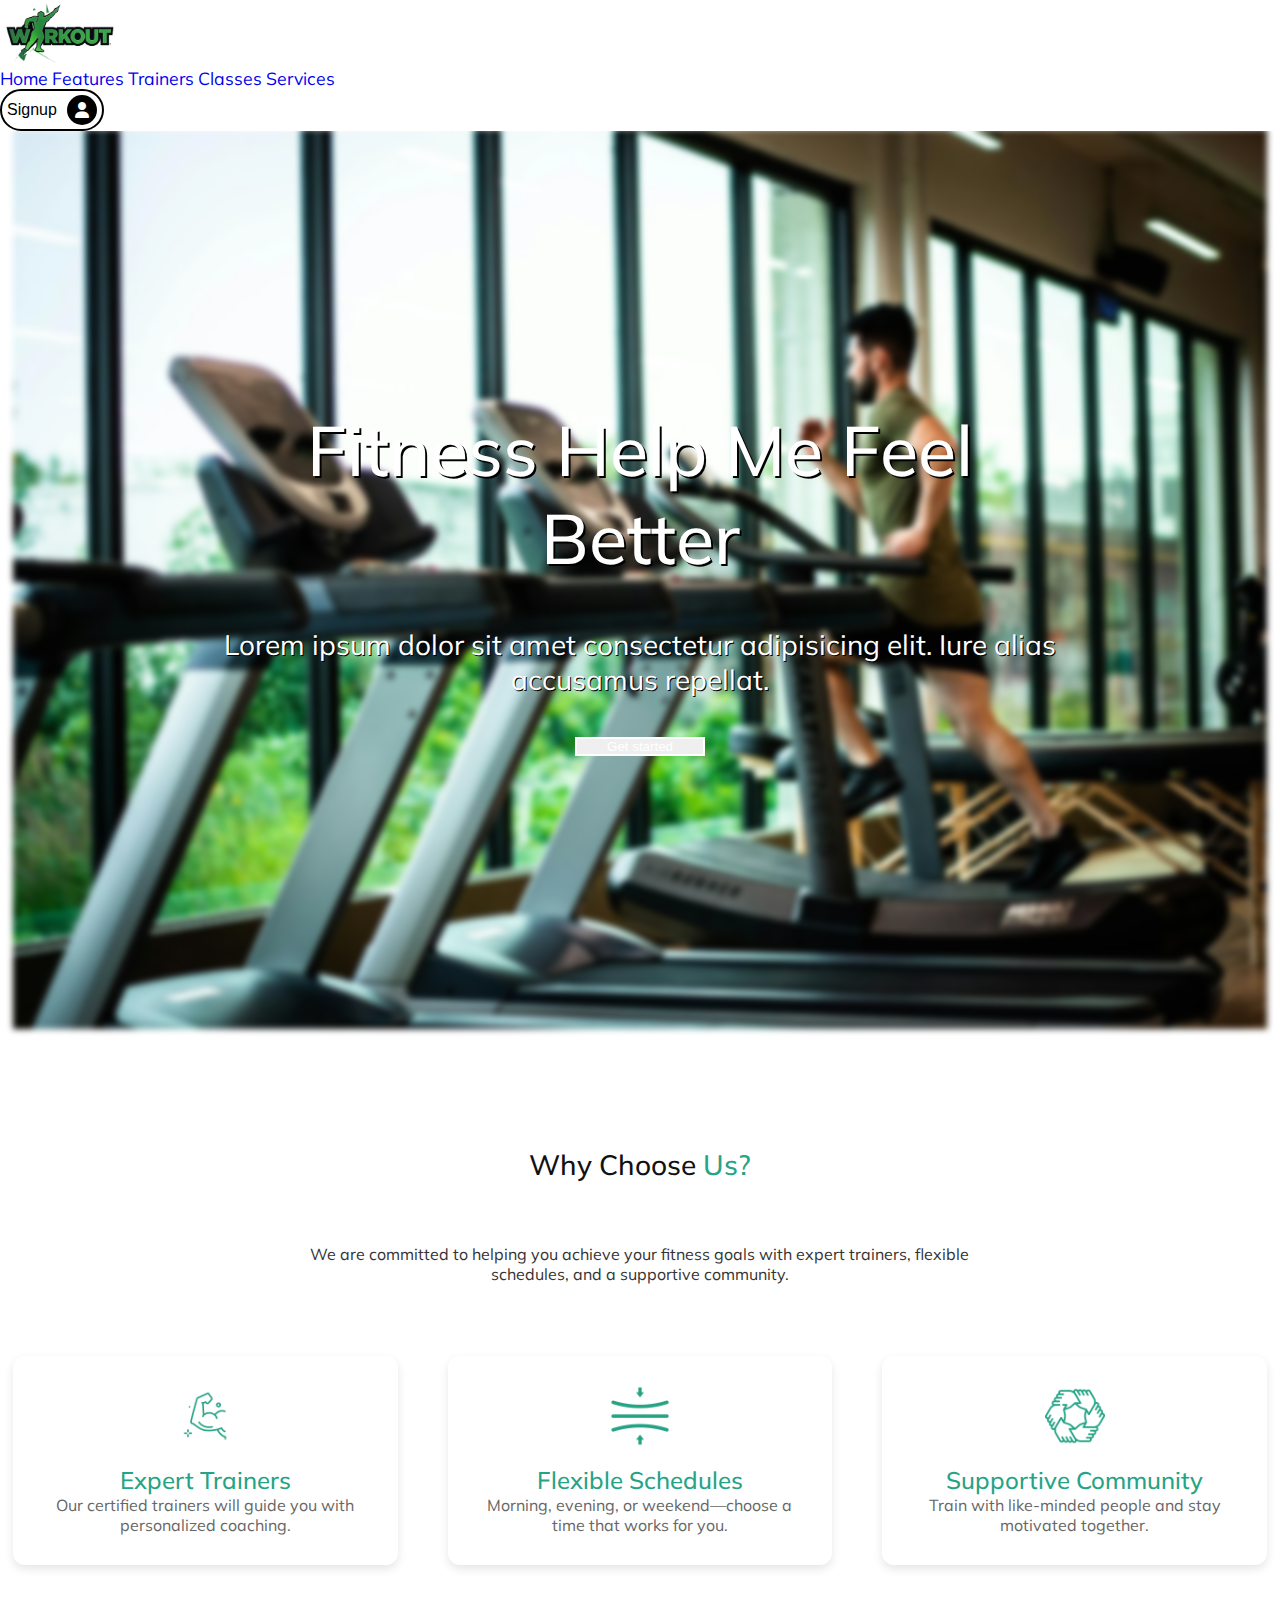
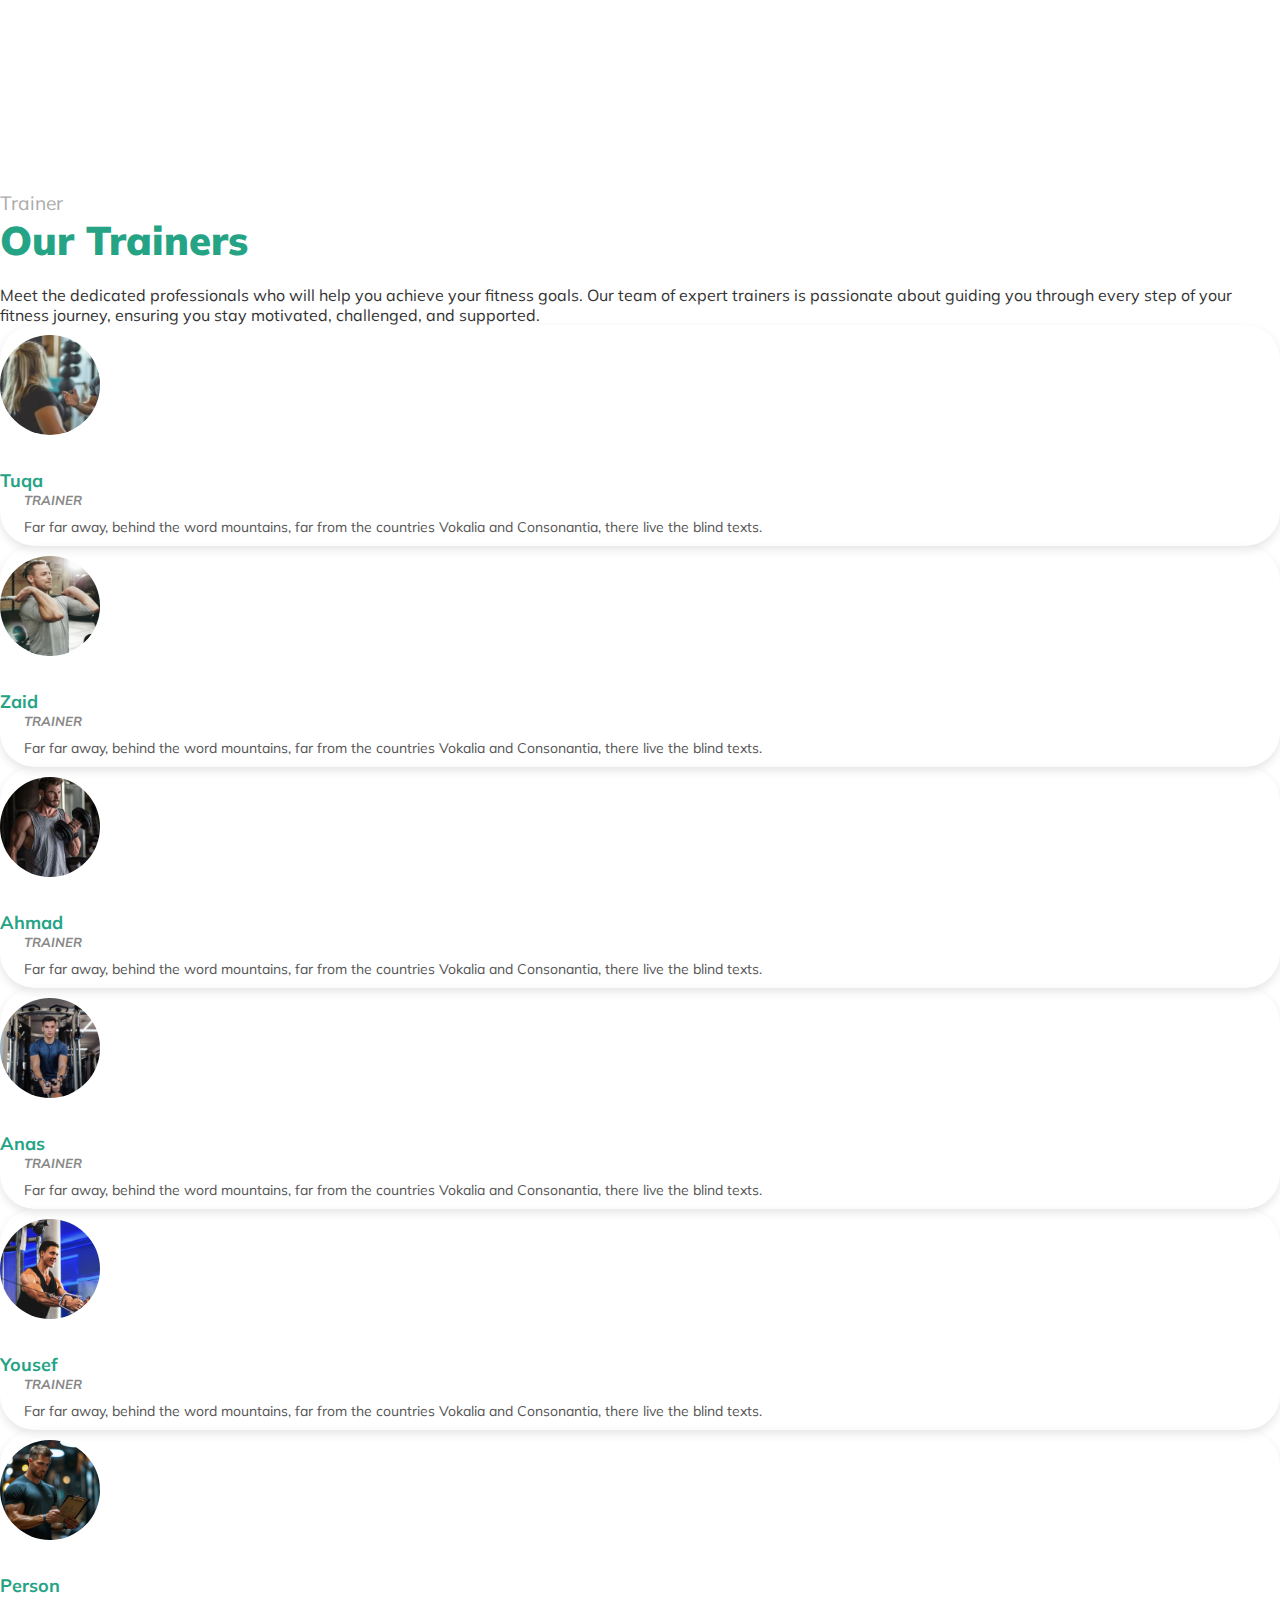
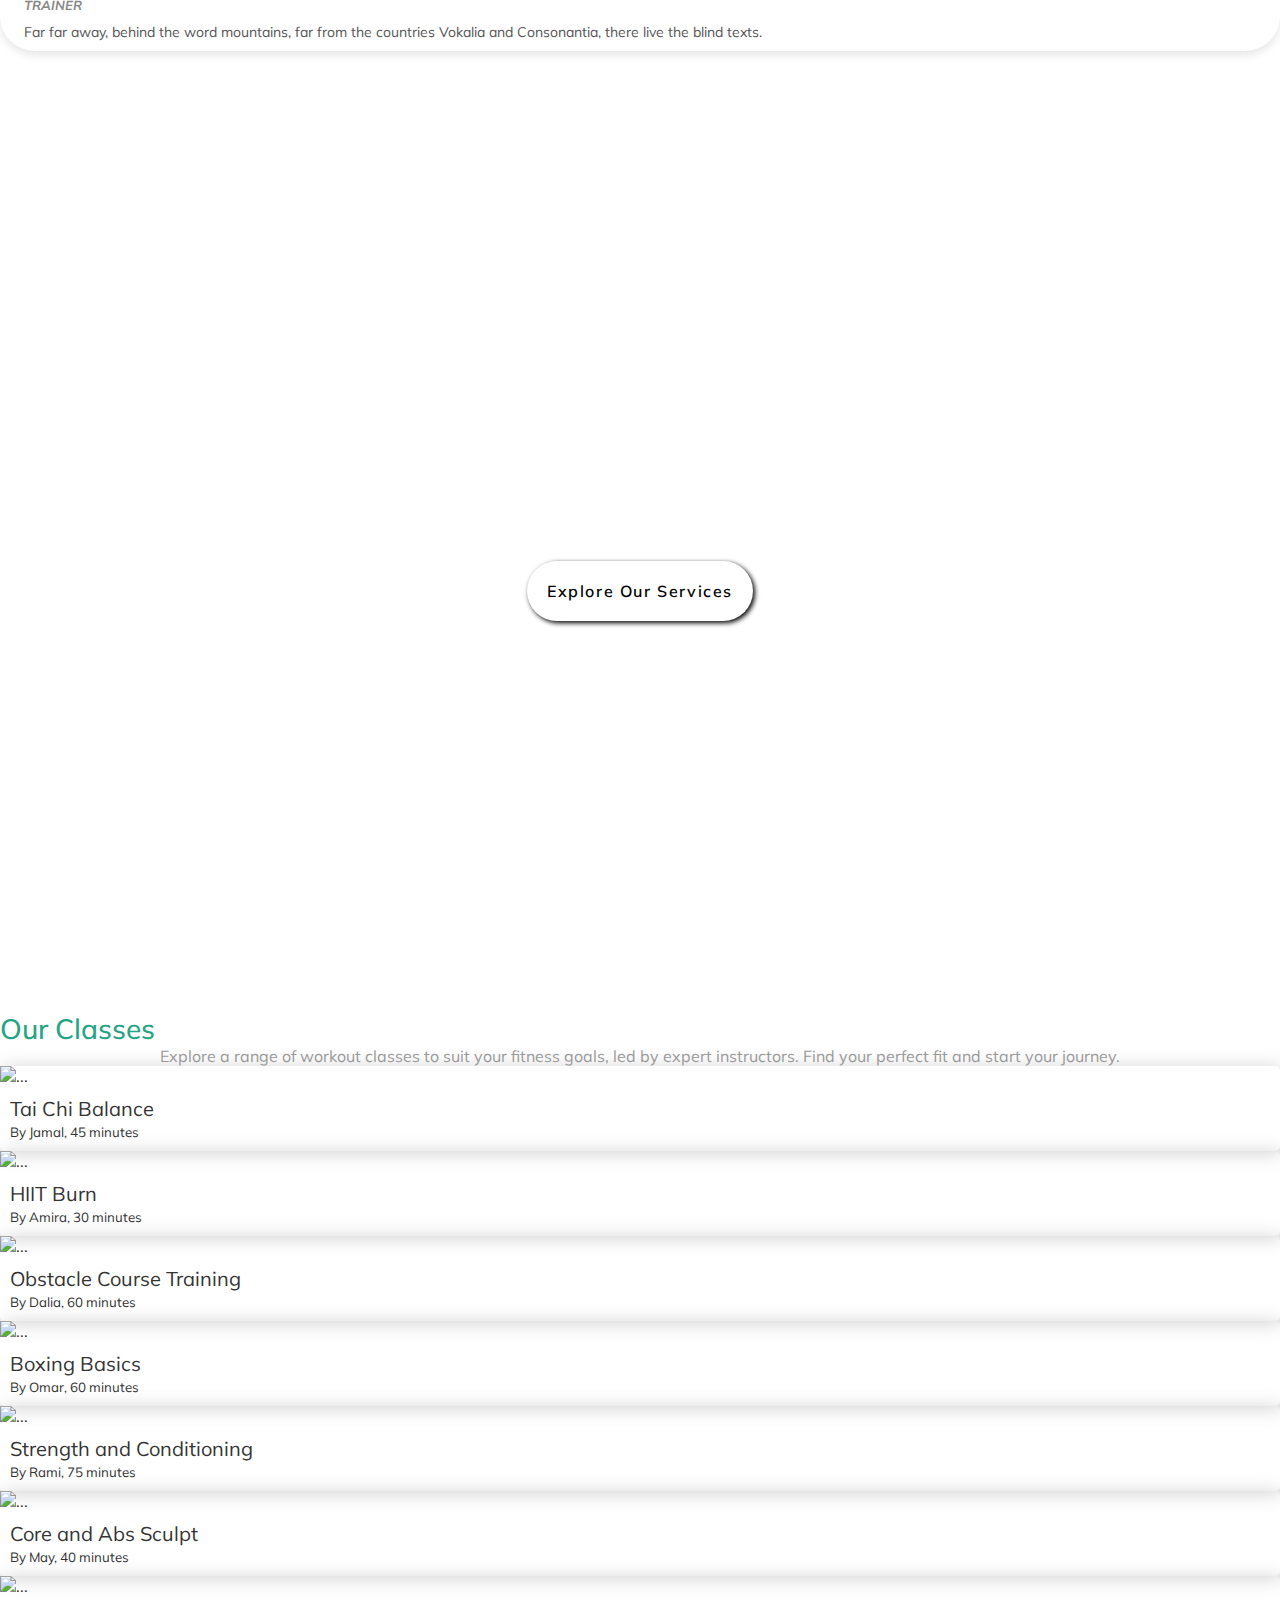
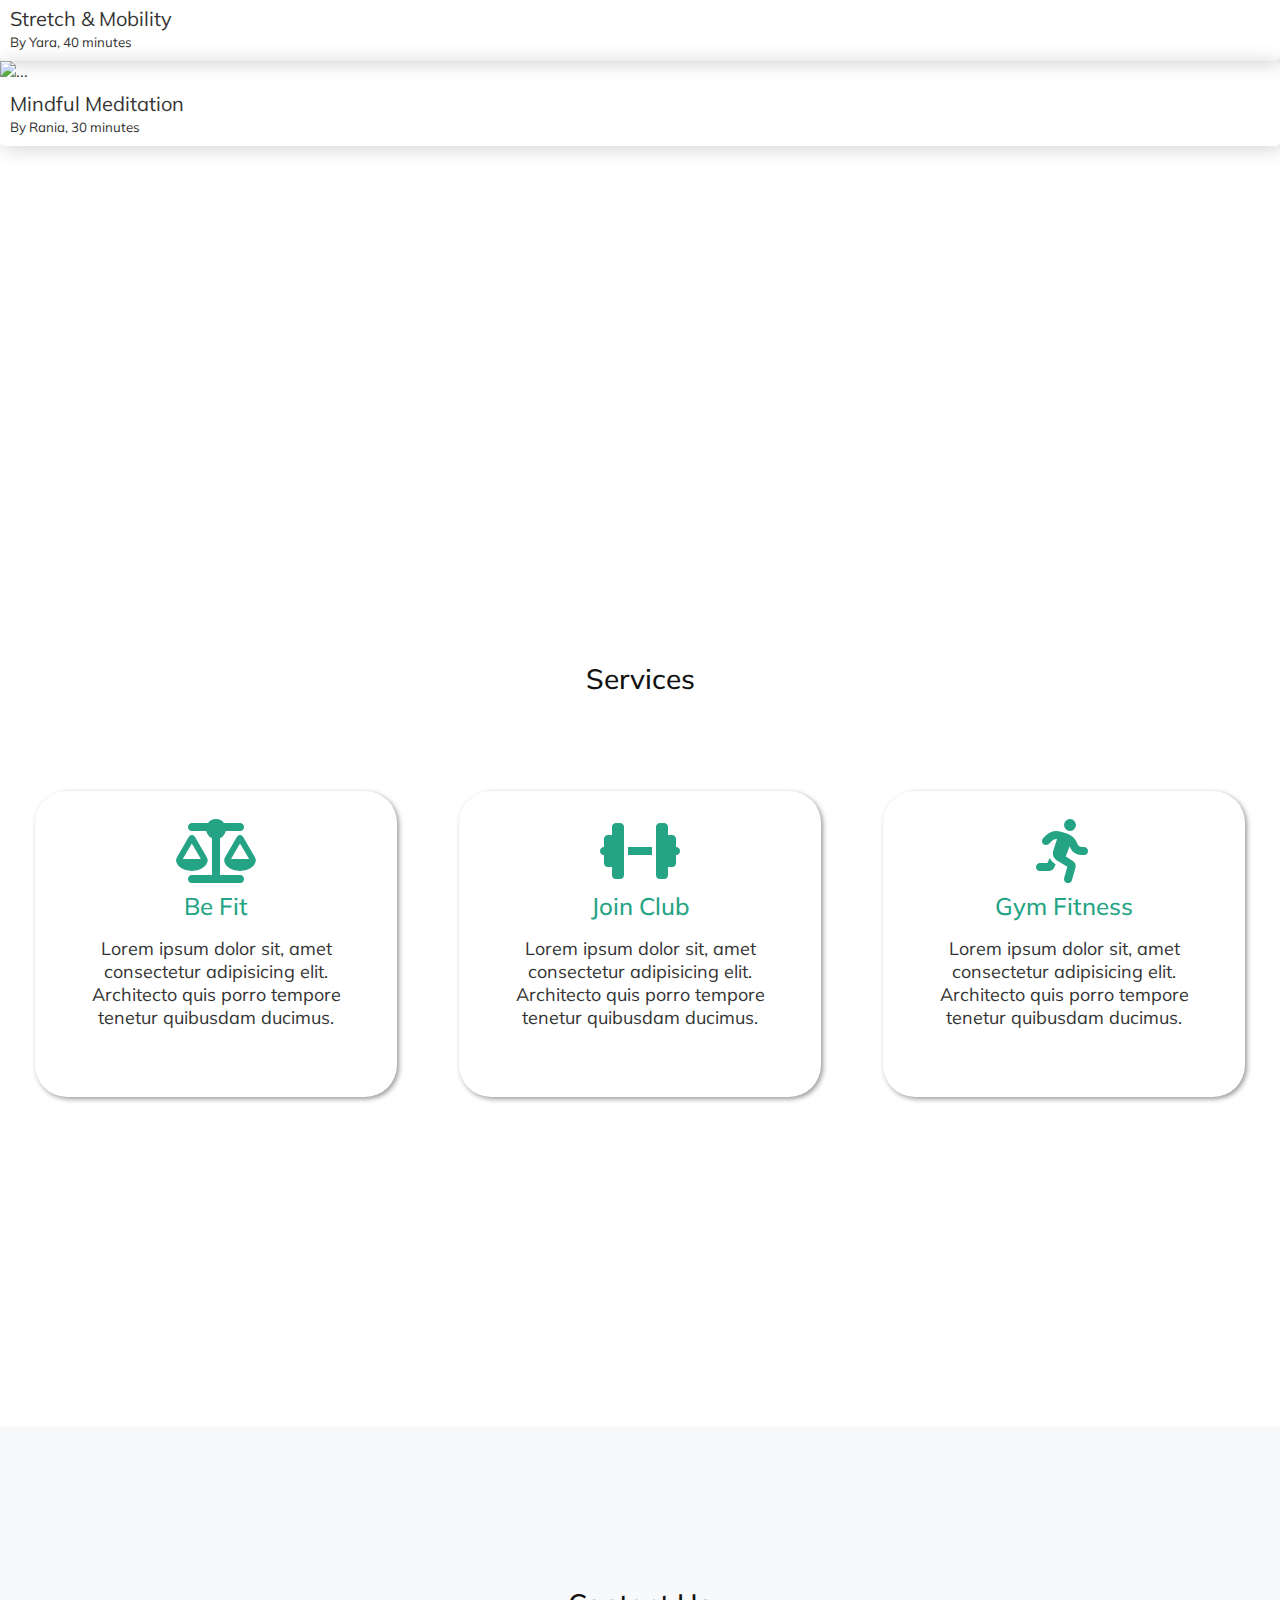
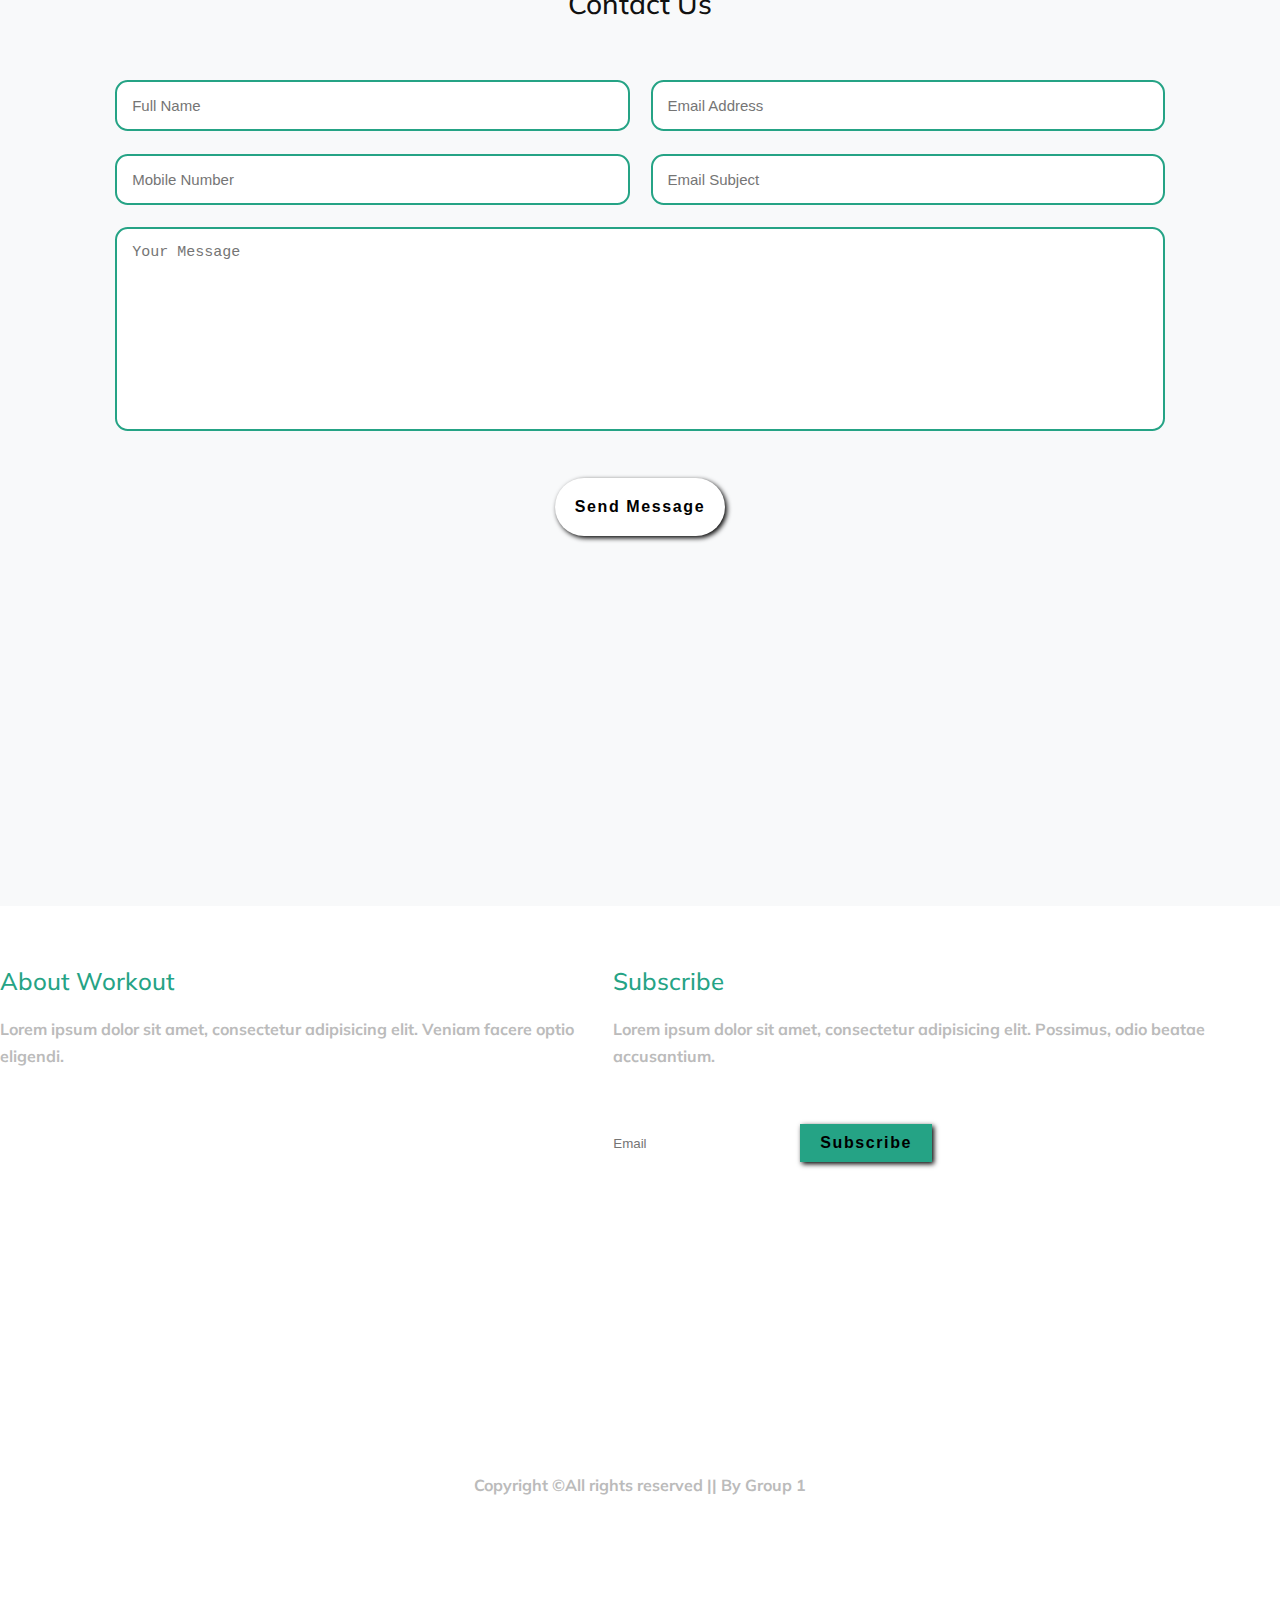
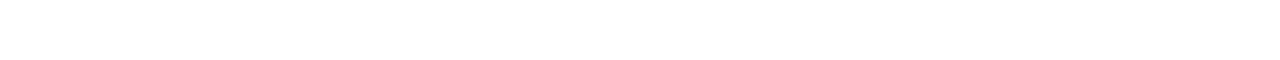
==== commit 96726ed5: "done yoused javascript" ====
--- a/index.html
+++ b/index.html
@@ -1,14 +1,152 @@
 <!DOCTYPE html>
 <html lang="en">
-<head>
+  <head>
     <meta charset="UTF-8" />
     <meta name="viewport" content="width=device-width, initial-scale=1.0" />
-    <title>Our Trainers</title>
-    <link href="https://cdn.jsdelivr.net/npm/bootstrap@5.3.3/dist/css/bootstrap.min.css" rel="stylesheet" integrity="sha384-QWTKZyjpPEjISv5WaRU9OFeRpok6YctnYmDr5pNlyT2bRjXh0JMhjY6hW+ALEwIH" crossorigin="anonymous">
-    <link rel="stylesheet" href="https://cdnjs.cloudflare.com/ajax/libs/font-awesome/6.7.2/css/all.min.css">
-    <link rel="stylesheet" href="tuqa.css">
-</head>
-<body>
+    <title>Document</title>
+    <link
+      rel="stylesheet"
+      href="https://cdnjs.cloudflare.com/ajax/libs/font-awesome/6.7.2/css/all.min.css"
+      integrity="sha512-Evv84Mr4kqVGRNSgIGL/F/aIDqQb7xQ2vcrdIwxfjThSH8CSR7PBEakCr51Ck+w+/U6swU2Im1vVX0SVk9ABhg=="
+      crossorigin="anonymous"
+      referrerpolicy="no-referrer"
+    />
+    <link
+      href="https://cdn.jsdelivr.net/npm/bootstrap@5.0.2/dist/css/bootstrap.min.css"
+      rel="stylesheet"
+      integrity="sha384-EVSTQN3/azprG1Anm3QDgpJLIm9Nao0Yz1ztcQTwFspd3yD65VohhpuuCOmLASjC"
+      crossorigin="anonymous"
+    />
+    <link rel="stylesheet" href="./CSS/ahmed.css" />
+    <link rel="stylesheet" href="./CSS/zaid.css" />
+    <link rel="stylesheet" href="./CSS/tuqa.css" />
+    <link rel="stylesheet" href="./CSS/yousef.css" />
+   
+  </head>
+  <body>
+    <!-- zaid WORK -->
+    <nav class="navbar navbar-expand-lg navbar-light p-3 zaid-nav">
+      <div class="container-fluid">
+        <a class="navbar-brand" href="#hero-section"
+          ><img src="./images/logo.png" width="120" alt=""
+        /></a>
+        <button
+          class="navbar-toggler"
+          type="button"
+          data-bs-toggle="collapse"
+          data-bs-target="#navbarNavAltMarkup"
+          aria-controls="navbarNavAltMarkup"
+          aria-expanded="false"
+          aria-label="Toggle navigation"
+        >
+          <span class="navbar-toggler-icon"></span>
+        </button>
+      </div>
+      <div class="collapse navbar-collapse" id="navbarNavAltMarkup">
+        <div class="navbar-nav">
+          <a class="nav-link mx-3" href="#hero-section">Home</a>
+          <a class="nav-link mx-3" href="#why-choose-us">Features</a>
+          <a class="nav-link mx-3" href="#trainer-section">Trainers</a>
+          <a class="nav-link mx-3" href="#classes_ahmad">Classes</a>
+          <a class="nav-link mx-3" href="#services-section">Services</a>
+          <button class="custom-button" id="signup-btn-1">
+            <div id="name-of-user">Signup</div>
+            <i class="fa-solid fa-user icon"></i>
+          </button>
+        </div>
+        <div
+          id="user-menu-main"
+          style="
+            position: absolute;
+            top: 77px;
+            right: 43px;
+            display: none;
+            background-color: white;
+            border: 1px solid #ccc;
+            padding: 10px;
+            box-shadow: 0 4px 8px rgba(0, 0, 0, 0.1);
+          "
+        >
+          <div
+            style="
+              position: absolute;
+              top: -11px;
+              right: 10px;
+              width: 0;
+              height: 0;
+              border-left: 10px solid transparent;
+              border-right: 10px solid transparent;
+              border-bottom: 10px solid #ccc;
+            "
+          ></div>
+          <!-- White fill triangle -->
+          <div
+            style="
+              position: absolute;
+              top: -10px;
+              right: 10px;
+              width: 0;
+              height: 0;
+              border-left: 10px solid transparent;
+              border-right: 10px solid transparent;
+              border-bottom: 10px solid white;
+            "
+          ></div>
+          <p class="inside-user" id="usersettings">User Settings</p>
+          <p class="inside-user" id="schedule">Schedule</p>
+          <p class="inside-user" id="logout">Log out</p>
+        </div>
+      </div>
+    </nav>
+
+    <section class="hero-section" id="hero-section">
+      <div><img class="hero-img" src="./images/hero_back.webp" alt="" /></div>
+      <div class="text-in-hero">
+        <h2 class="hero_text">Fitness Help Me Feel Better</h2>
+        <p class="hero-p">
+          Lorem ipsum dolor sit amet consectetur adipisicing elit. Iure alias
+          accusamus repellat.
+        </p>
+        <button type="button" class="btn hero-button">Get started</button>
+      </div>
+    </section>
+
+    <section class="why-choose-us" id="why-choose-us">
+      <div class="container zaid-container">
+        <h2>Why Choose <span>Us?</span></h2>
+        <p class="y-us-subtitle">
+          We are committed to helping you achieve your fitness goals with expert
+          trainers, flexible schedules, and a supportive community.
+        </p>
+
+        <div class="y-us-cards-cont">
+          <!-- card 1 -->
+          <div class="y-us-card">
+            <img src="./images/muscle.png" alt="Community Icon" />
+            <h3>Expert Trainers</h3>
+            <p>
+              Our certified trainers will guide you with personalized coaching.
+            </p>
+          </div>
+          <!-- card 2 -->
+          <div class="y-us-card">
+            <img src="./images/flexibility.png" alt="Schedule Icon" />
+            <h3>Flexible Schedules</h3>
+            <p>
+              Morning, evening, or weekend—choose a time that works for you.
+            </p>
+          </div>
+
+          <!-- card 3 -->
+          <div class="y-us-card">
+            <img src="./images/solidarity.png" alt="Community Icon" />
+            <h3>Supportive Community</h3>
+            <p>Train with like-minded people and stay motivated together.</p>
+          </div>
+        </div>
+      </div>
+    </section>
+
     <!-- TUQA - OUR TRAINERS -->
     <section class="site-section" id="trainer-section">
       <div class="container mt-5 h">
@@ -32,13 +170,13 @@
                 <img
                   src="./images/person_1.jpg"
                   alt="Image"
-                  class="img-fluid"/>
-
+                  class="img-fluid"
+                />
                 <h3>Tuqa</h3>
-                <p class="position">Certified Personal Trainer</p>
+                <p class="position">Trainer</p>
                 <p>
-                  Certified personal trainer,Specializing in strength training and
-                  bodyweight exercises. 
+                  Far far away, behind the word mountains, far from the
+                  countries Vokalia and Consonantia, there live the blind texts.
                 </p>
               </div>
             </div>
@@ -47,11 +185,13 @@
                 <img
                   src="./images/person_2.jpg"
                   alt="Image"
-                  class="img-fluid"/>
+                  class="img-fluid"
+                />
                 <h3>Zaid</h3>
-                <p class="position">Strength & Conditioning Coach</p>
+                <p class="position">Trainer</p>
                 <p>
-                    Passionate Strength & Conditioning Coach, working with athletes and fitness enthusiasts.
+                  Far far away, behind the word mountains, far from the
+                  countries Vokalia and Consonantia, there live the blind texts.
                 </p>
               </div>
             </div>
@@ -59,9 +199,11 @@
               <div class="person">
                 <img src="images/person_3.jpg" alt="Image" class="img-fluid" />
                 <h3>Ahmad</h3>
-                <p class="position">Flexibility Expert</p>
+                <p class="position">Trainer</p>
                 <p>
-                  He believes in mindfulness and breathing to boost physical and mental health.</p>
+                  Far far away, behind the word mountains, far from the
+                  countries Vokalia and Consonantia, there live the blind texts.
+                </p>
               </div>
             </div>
           </div>
@@ -71,10 +213,10 @@
               <div class="person">
                 <img src="images/person_4.jpg" alt="Image" class="img-fluid" />
                 <h3>Anas</h3>
-                <p class="position">HIIT & Functional Trainer</p>
+                <p class="position">Trainer</p>
                 <p>
-                  High-Intensity Interval Training and functional fitness coach who
-                  pushing clients to their limits. 
+                  Far far away, behind the word mountains, far from the
+                  countries Vokalia and Consonantia, there live the blind texts.
                 </p>
               </div>
             </div>
@@ -82,28 +224,344 @@
               <div class="person">
                 <img src="images/person_5.jpg" alt="Image" class="img-fluid" />
                 <h3>Yousef</h3>
-                <p class="position">Core Strength Specialist</p>
-
+                <p class="position">Trainer</p>
                 <p>
-                       A core strength expert on building stability, With a passion for body control and balance.
-                </p>
-            
+                  Far far away, behind the word mountains, far from the
+                  countries Vokalia and Consonantia, there live the blind texts.
+                </p>
               </div>
             </div>
             <div class="col-lg-4 mb-4 col-md-6 text-center x">
               <div class="person">
                 <img src="images/person_6.jpg" alt="Image" class="img-fluid" />
                 <h3>Person</h3>
-                <p class="position">Cardio & Endurance Coach</p>
+                <p class="position">Trainer</p>
                 <p>
-                  Specializes in endurance training and cardiovascular health. 
-                </p>
-              </div>
-            </div>
-          </div>
-        </div>
-      </div>
-    </section>
-    <!-- END -->
-</body>
+                  Far far away, behind the word mountains, far from the
+                  countries Vokalia and Consonantia, there live the blind texts.
+                </p>
+              </div>
+            </div>
+          </div>
+        </div>
+      </div>
+    </section>
+
+    <!-- New Section with Background Image -->
+    <section class="img-section">
+      <div class="hero-content">
+        <h1 style="color: white">Transform Your Body, Transform Your Life</h1>
+        <p>
+          Join our gym and experience the best workout routines tailored for
+          your fitness goals. Whether you're a beginner or a pro, we've got you
+          covered.
+        </p>
+        <a href="#services-section" class="btn-yousef">Explore Our Services</a>
+      </div>
+    </section>
+
+    <!-- Ahmed work -->
+    <section
+      class="container d-flex flex-column align-items-center ahmad_classes_section my-5"
+      id="classes_ahmad"
+    >
+      <div
+        class="container p-5 mx-sm-4 d-flex flex-column flex-wrap align-items-center"
+      >
+        <h2 class="section_title">Our Classes</h2>
+        <p class="section_description">
+          Explore a range of workout classes to suit your fitness goals, led by
+          expert instructors. Find your perfect fit and start your journey.
+        </p>
+      </div>
+      <div
+        class="row row-cols-1 row-cols-md-2 g-4 justify-content-center mx-sm-4"
+      >
+        <div class="col">
+          <div class="card">
+            <div class="row">
+              <div class="col-3">
+                <img
+                  src="https://encrypted-tbn0.gstatic.com/images?q=tbn:ANd9GcREZrTHap1bnS-5GF8zRpBld7HEEbyL1X32-Q&s"
+                  class="img-fluid rounded"
+                  alt="..."
+                />
+              </div>
+              <div class="col card_information">
+                <p class="card-title">Tai Chi Balance</p>
+                <p class="card-text">
+                  <small>By Jamal, 45 minutes</small>
+                </p>
+              </div>
+            </div>
+          </div>
+        </div>
+        <div class="col">
+          <div class="card">
+            <div class="row">
+              <div class="col-3">
+                <img
+                  src="https://s36370.pcdn.co/wp-content/uploads/2023/07/image-of-a-man-doing-planks-in-an-hiit-workout-unsplash-1024x683.jpg"
+                  class="img-fluid rounded"
+                  alt="..."
+                />
+              </div>
+              <div class="col card_information">
+                <p class="card-title">HIIT Burn</p>
+                <p class="card-text">
+                  <small>By Amira, 30 minutes</small>
+                </p>
+              </div>
+            </div>
+          </div>
+        </div>
+        <div class="col">
+          <div class="card">
+            <div class="row">
+              <div class="col-3">
+                <img
+                  src="https://teamhotshot.com/cdn/shop/articles/obstacle-course-training.jpg?v=1659154130"
+                  class="img-fluid rounded"
+                  alt="..."
+                />
+              </div>
+              <div class="col card_information">
+                <p class="card-title">Obstacle Course Training</p>
+                <p class="card-text">
+                  <small>By Dalia, 60 minutes</small>
+                </p>
+              </div>
+            </div>
+          </div>
+        </div>
+        <div class="col">
+          <div class="card">
+            <div class="row">
+              <div class="col-3">
+                <img
+                  src="https://longevity.technology/lifestyle/wp-content/uploads/2023/05/person-training-boxing-in-the-gym-with-various-punching-bags.jpg
+                  "
+                  class="img-fluid rounded"
+                  alt="..."
+                />
+              </div>
+              <div class="col card_information">
+                <p class="card-title">Boxing Basics</p>
+                <p class="card-text">
+                  <small>By Omar, 60 minutes</small>
+                </p>
+              </div>
+            </div>
+          </div>
+        </div>
+        <div class="col">
+          <div class="card">
+            <div class="row">
+              <div class="col-3">
+                <img
+                  src="https://www.futurefit.co.uk/wp-content/uploads/2022/05/Man-SC-Coach.jpg"
+                  class="img-fluid rounded"
+                  alt="..."
+                />
+              </div>
+              <div class="col card_information">
+                <p class="card-title">Strength and Conditioning</p>
+                <p class="card-text">
+                  <small>By Rami, 75 minutes</small>
+                </p>
+              </div>
+            </div>
+          </div>
+        </div>
+        <div class="col">
+          <div class="card">
+            <div class="row">
+              <div class="col-3">
+                <img
+                  src="https://www.mensfitness.com/.image/c_limit%2Ccs_srgb%2Cq_auto:good%2Cw_700/MjEyMzI0MTIxMjQ0MDgzODQw/man-exercising-with-medicine-ball-in-gym.webp"
+                  class="img-fluid rounded"
+                  alt="..."
+                />
+              </div>
+              <div class="col card_information">
+                <p class="card-title">Core and Abs Sculpt</p>
+                <p class="card-text">
+                  <small>By May, 40 minutes</small>
+                </p>
+              </div>
+            </div>
+          </div>
+        </div>
+        <div class="col">
+          <div class="card">
+            <div class="row">
+              <div class="col-3">
+                <img
+                  src="https://blog.nasm.org/hubfs/benefits-of-stretching.jpg"
+                  class="img-fluid rounded"
+                  alt="..."
+                />
+              </div>
+              <div class="col card_information">
+                <p class="card-title">Stretch & Mobility</p>
+                <p class="card-text">
+                  <small>By Yara, 40 minutes</small>
+                </p>
+              </div>
+            </div>
+          </div>
+        </div>
+        <div class="col">
+          <div class="card">
+            <div class="row">
+              <div class="col-3">
+                <img
+                  src="https://www.mindful.org/content/uploads/manmeditating-1024x640.png"
+                  class="img-fluid rounded"
+                  alt="..."
+                />
+              </div>
+              <div class="col card_information">
+                <p class="card-title">Mindful Meditation</p>
+                <p class="card-text">
+                  <small>By Rania, 30 minutes</small>
+                </p>
+              </div>
+            </div>
+          </div>
+        </div>
+      </div>
+    </section>
+
+    <!-- Yousef Work!!!!!!!!!!!!!!!!!!  -->
+    <section class="section-yousef services yousef" id="services-section">
+      <h2 class="heading">Services</h2>
+      <div class="services-container">
+        <div class="services-box">
+          <i class="fas fa-balance-scale"></i>
+          <h3 class="sub-heading">Be Fit</h3>
+          <p>
+            Lorem ipsum dolor sit, amet consectetur adipisicing elit. Architecto
+            quis porro tempore tenetur quibusdam ducimus.
+          </p>
+        </div>
+
+        <div class="services-box">
+          <i class="fa-solid fa-dumbbell"></i>
+          <h3 class="sub-heading">Join Club</h3>
+          <p>
+            Lorem ipsum dolor sit, amet consectetur adipisicing elit. Architecto
+            quis porro tempore tenetur quibusdam ducimus.
+          </p>
+        </div>
+
+        <div class="services-box">
+          <i class="fa-solid fa-person-running"></i>
+          <h3 class="sub-heading">Gym Fitness</h3>
+          <p>
+            Lorem ipsum dolor sit, amet consectetur adipisicing elit. Architecto
+            quis porro tempore tenetur quibusdam ducimus.
+          </p>
+        </div>
+      </div>
+    </section>
+
+    <!-- second page -->
+
+    <section class="section-yousef contact" id="yousef-contact">
+      <h2 class="heading">Contact Us</h2>
+      <form id="contactForm">
+        <div class="input-box">
+          <input type="text" id="fullName" placeholder="Full Name" />
+          <input type="email" id="emailAddress" placeholder="Email Address" />
+        </div>
+        <div class="input-box">
+          <input type="tel" id="mobileNumber" placeholder="Mobile Number" />
+          <input type="text" id="emailSubject" placeholder="Email Subject" />
+        </div>
+        <textarea
+          id="message"
+          cols="30"
+          rows="10"
+          placeholder="Your Message"
+        ></textarea>
+        <input type="submit" value="Send Message" class="btn-yousef" />
+      </form>
+    </section>
+
+    <footer class="footer-section yousef bg-dark" id="yousef-footer">
+      <div class="footer-inside">
+        <div class="col-md-4">
+          <h3 class="sub-heading a">About Workout</h3>
+          <p>
+            Lorem ipsum dolor sit amet, consectetur adipisicing elit. Veniam
+            facere optio eligendi.
+          </p>
+          <div id="map" style="width: 300px; height: 300px"></div>
+        </div>
+
+        <div class="col-md-4">
+          <h3 class="sub-heading a">Subscribe</h3>
+          <p>
+            Lorem ipsum dolor sit amet, consectetur adipisicing elit. Possimus,
+            odio beatae accusantium.
+          </p>
+          <form action="#">
+            <div class="d-flex mb-5">
+              <input
+                type="text"
+                class="form-control"
+                placeholder="Email"
+              /><br />
+              <input
+                type="submit"
+                class="btn-yousef btn-primary rounded-0"
+                value="Subscribe"
+              />
+            </div>
+          </form>
+        </div>
+      </div>
+
+      <div class="row text-center">
+        <div class="col-md-12">
+          <div class="pt-5">
+            <p>Copyright &copy;All rights reserved || By Group 1</p>
+          </div>
+        </div>
+      </div>
+    </footer>
+    <script
+      src="https://cdn.jsdelivr.net/npm/bootstrap@5.0.2/dist/js/bootstrap.bundle.min.js"
+      integrity="sha384-MrcW6ZMFYlzcLA8Nl+NtUVF0sA7MsXsP1UyJoMp4YLEuNSfAP+JcXn/tWtIaxVXM"
+      crossorigin="anonymous"
+    ></script>
+
+    <script>
+      function initMap() {
+        let maps = { lat: 31.9787532, lng: 35.9004003 };
+        let map = new google.maps.Map(document.getElementById("map"), {
+          center: maps,
+          zoom: 15,
+        });
+        let marker = new google.maps.Marker({ position: maps, map: map });
+      }
+    </script>
+   <!-- Google Maps API -->
+<script 
+defer 
+async 
+src="https://maps.googleapis.com/maps/api/js?key=AIzaSyB0AZfdxzTStQMrtYT6Xu4YLBVKUI1J8Xw&callback=initMap">
+</script>
+
+
+
+
+<!-- Your Local Scripts (Ensure they load after EmailJS) -->
+<script src="script.js"></script>
+<script src="yousef.js"></script>
+
+
+
+  </body>
 </html>
--- a/CSS/ahmed.css
+++ b/CSS/ahmed.css
@@ -0,0 +1,159 @@
+@import url("https://fonts.googleapis.com/css2?family=Muli:wght@300;400;500;700&display=swap");
+
+:root {
+  --font-primary: "Muli", -apple-system, BlinkMacSystemFont, "Segoe UI", Roboto,
+    "Helvetica Neue", Arial, sans-serif, "Apple Color Emoji", "Segoe UI Emoji",
+    "Segoe UI Symbol", "Noto Color Emoji";
+
+  --font-size-base: 16px;
+  --font-size-sm: 14px;
+  --font-size-lg: 18px;
+  --font-size-xl: 24px;
+  --font-size-h1: 32px;
+  --font-size-h2: 28px;
+  --font-size-h3: 24px;
+  --font-size-h4: 20px;
+  --font-size-h5: 18px;
+  --font-size-h6: 16px;
+
+  --font-weight-light: 300;
+  --font-weight-regular: 400;
+  --font-weight-medium: 500;
+  --font-weight-bold: 700;
+
+  --text-primary: #333;
+  --text-secondary: #666;
+  --text-light: #999;
+  --text-heading: #111;
+
+  --accent-color: #25a385;
+  --background-color: #fff;
+}
+
+body {
+  font-family: var(--font-primary);
+  font-size: var(--font-size-base);
+  color: var(--text-primary);
+  padding: 0px;
+  margin: 0px;
+  box-sizing: border-box;
+}
+
+h1 {
+  font-size: var(--font-size-h1);
+  font-weight: var(--font-weight-bold);
+  color: var(--text-heading);
+}
+
+h2 {
+  font-size: var(--font-size-h2);
+  font-weight: var(--font-weight-medium);
+  color: var(--text-heading);
+}
+
+h3 {
+  font-size: var(--font-size-h3);
+  font-weight: var(--font-weight-medium);
+  color: var(--text-heading);
+}
+
+h4,
+h5,
+h6 {
+  font-size: var(--font-size-h4);
+  font-weight: var(--font-weight-regular);
+  color: var(--text-secondary);
+}
+
+/* Ahmad's section */
+.nav-workout {
+  display: flex;
+  justify-content: space-between;
+  align-items: center;
+}
+
+.section_title {
+  color: var(--accent-color);
+}
+
+.section_description {
+  color: var(--text-light);
+  text-align: center;
+}
+
+.card {
+  border-radius: 5px;
+  box-shadow: 2px 2px 20px rgb(209, 209, 209);
+  line-height: normal;
+  transition: 0.5s ease-in-out;
+}
+
+.card:hover {
+  transform: scale(1.01);
+  background-color: var(--accent-color);
+  transition: 0.5s ease-in-out;
+}
+
+.cards_link {
+  text-decoration: none;
+  color: var(--text-secondary);
+}
+
+.cards_link:hover {
+  color: var(--background-color);
+}
+
+.card_information:hover {
+  color: var(--background-color);
+}
+
+.card-title {
+  font-size: var(--font-size-h4);
+  font-weight: var(--font-weight-regular);
+}
+
+.week_container {
+  background-color: #eee;
+  border-radius: 5px;
+}
+
+.weekdays {
+  list-style-type: none;
+  width: 100%;
+  text-align: center;
+  border-radius: 5px;
+  transition: 0.5s ease-in-out;
+}
+
+.weekdays:hover {
+  color: var(--background-color);
+  background-color: var(--accent-color);
+  transition: 0.5s ease-in-out;
+}
+
+.weekdays {
+  text-decoration: none;
+  color: var(--accent-color);
+}
+
+.weekdays.active {
+  background-color: var(--accent-color);
+  color: var(--background-color); /* Change text color if needed */
+}
+
+.weekdays:focus {
+  outline: 2px solid var(--accent-color);
+}
+
+.card_information {
+  padding: 10px;
+}
+
+.image-ahmed {
+  height: 87px;
+  width: 87px;
+}
+
+.ahmad_classes_section {
+  height: fit-content !important;
+}
--- a/CSS/zaid.css
+++ b/CSS/zaid.css
@@ -0,0 +1,290 @@
+@import url("https://fonts.googleapis.com/css2?family=Muli:wght@300;400;500;700&display=swap");
+
+:root {
+  --font-primary: "Muli", -apple-system, BlinkMacSystemFont, "Segoe UI", Roboto,
+    "Helvetica Neue", Arial, sans-serif, "Apple Color Emoji", "Segoe UI Emoji",
+    "Segoe UI Symbol", "Noto Color Emoji";
+
+  --font-size-base: 16px;
+  --font-size-sm: 14px;
+  --font-size-lg: 18px;
+  --font-size-xl: 24px;
+  --font-size-h1: 32px;
+  --font-size-h2: 28px;
+  --font-size-h3: 24px;
+  --font-size-h4: 20px;
+  --font-size-h5: 18px;
+  --font-size-h6: 16px;
+
+  --font-weight-light: 300;
+  --font-weight-regular: 400;
+  --font-weight-medium: 500;
+  --font-weight-bold: 700;
+
+  --primary-color: #25a385;
+
+  --text-primary: #333;
+  --text-secondary: #666;
+  --text-light: #999;
+  --text-heading: #111;
+}
+
+body {
+  font-family: var(--font-primary);
+  font-size: var(--font-size-base);
+  color: var(--text-primary);
+  padding: 0px;
+  margin: 0px;
+  box-sizing: border-box;
+}
+
+h1 {
+  font-size: var(--font-size-h1);
+  font-weight: var(--font-weight-bold);
+  color: var(--text-heading);
+}
+
+h2 {
+  /* font-size: var(--font-size-h2); */
+  /* font-weight: var(--font-weight-medium); */
+  color: var(--text-heading);
+}
+
+h3 {
+  font-size: var(--font-size-h3);
+  font-weight: var(--font-weight-medium);
+  color: var(--text-heading);
+}
+
+h4,
+h5,
+h6 {
+  font-size: var(--font-size-h4);
+  font-weight: var(--font-weight-regular);
+  color: var(--text-secondary);
+}
+
+.inside-user {
+  cursor: pointer;
+}
+.inside-user:hover {
+  color: #666;
+}
+
+.custom-button {
+  display: flex;
+  align-items: center;
+  background: transparent;
+  border: 2px solid black;
+  padding: 4px 5px;
+  border-radius: 30px; /* Ensures smooth rounded edges */
+  cursor: pointer;
+  font-size: 16px;
+}
+.custom-button:hover {
+  background-color: #25a385;
+  border: none;
+  border: 2px solid white;
+}
+
+.custom-button .icon {
+  display: flex;
+  align-items: center;
+  justify-content: center;
+  width: 30px;
+  height: 30px;
+  border-radius: 50%; /* Makes the icon circular */
+  background: black;
+  color: white;
+  margin-left: 10px; /* Spacing between text and icon */
+}
+
+.zaid-nav {
+  /* font-size: var(--font-size-base); */
+  background-color: white;
+  position: sticky;
+  top: 0;
+  z-index: 4;
+}
+.nav-link {
+  font-size: var(--font-size-h2);
+  text-decoration: none;
+  font-size: 1.1rem;
+}
+.nav-link:hover {
+  border-bottom: #25a385 2px solid;
+}
+
+.hero-section {
+  height: 100vh;
+  width: 100%;
+  display: flex;
+  flex-direction: row;
+  justify-content: center;
+  align-items: center;
+  text-align: center;
+  margin-bottom: 100px;
+}
+.hero-img {
+  position: relative;
+  width: 98vw;
+  height: 100vh;
+  filter: blur(3px);
+}
+.text-in-hero {
+  position: absolute;
+  display: flex;
+  flex-direction: column;
+  background-color: transparent;
+  padding: 50px 10px;
+  width: 70%;
+  height: 50%;
+  max-height: 500px;
+}
+
+.hero_text {
+  font-size: 70px;
+  color: white;
+  margin-bottom: 5vh;
+  text-shadow: 2px 2px 0 black;
+  flex: 1;
+}
+.hero-p {
+  font-size: var(--font-size-h2);
+  color: white;
+  text-shadow: 1px 1px 0 black;
+  flex: 1;
+}
+.hero-button {
+  width: 130px;
+  height: 70px;
+  z-index: 1;
+  align-self: center;
+  border: #ffffff solid 2px;
+  color: #ffffff;
+  flex: 0 0;
+}
+.btn :hover {
+  background-color: #ffffff;
+}
+/* zaid's section 2  */
+.why-choose-us {
+  display: flex;
+  margin-bottom: 150px;
+  text-align: center;
+  /* padding: 0px 20px; */
+  background-color: white;
+  height: fit-content;
+}
+
+.zaid-container {
+  max-width: 98vw;
+  height: 50vh;
+  margin: auto;
+  display: flex;
+  flex-direction: column;
+  justify-content: space-around;
+}
+h2 span {
+  color: var(--primary-color);
+}
+
+.y-us-subtitle {
+  color: var(--text-primary);
+  margin: 30px 0 40px 0;
+  max-width: 700px;
+  align-self: center;
+}
+
+/* cards Box Styling */
+.y-us-cards-cont {
+  display: flex;
+  justify-content: space-between;
+  gap: 50px;
+  flex-wrap: wrap;
+}
+
+.y-us-card {
+  background: white;
+  padding: 30px;
+  border-radius: 12px;
+  box-shadow: 0px 4px 10px rgba(0, 0, 0, 0.1);
+  text-align: center;
+  flex: 1;
+  min-width: 250px;
+  transition: 0.3s;
+}
+
+.Signup {
+  background-color: #25a385;
+  border-radius: 24px;
+  padding: 10px 10px;
+}
+.Signup:hover {
+  background-color: white;
+  border-bottom: none;
+}
+
+.y-us-card:hover {
+  transform: translateY(-5px);
+  box-shadow: 0px 6px 15px rgba(0, 0, 0, 0.15);
+}
+
+.y-us-card img {
+  width: 60px;
+  margin-bottom: 15px;
+}
+
+.y-us-card h3 {
+  color: var(--primary-color);
+}
+
+.y-us-card p {
+  font-size: 16px;
+  color: var(--text-secondary);
+}
+
+.navbar-nav {
+  align-items: center !important;
+}
+
+@media screen and (max-width: 900px) {
+  .hero_text {
+    font-size: 40px;
+  }
+  .hero-p {
+    font-size: var(--font-size-h4);
+  }
+
+  .why-choose-us {
+    align-items: baseline;
+    height: 80vh;
+    margin-bottom: 0px;
+  }
+  .container {
+    justify-content: flex-start;
+    margin-top: 0px;
+    height: 100%;
+    margin-top: 100px;
+  }
+}
+
+@media screen and (max-width: 500px) {
+  .hero-section {
+    margin-bottom: 0px;
+  }
+  .hero-img {
+    position: relative;
+    width: 98vw;
+    height: 100vh;
+    filter: blur(3px);
+  }
+  .why-choose-us {
+    align-items: baseline;
+    height: 150vh;
+    margin-bottom: 0px;
+  }
+  .container {
+    margin-top: 100px;
+  }
+}
--- a/CSS/tuqa.css
+++ b/CSS/tuqa.css
@@ -0,0 +1,88 @@
+@import url("https://cdnjs.cloudflare.com/ajax/libs/font-awesome/6.7.2/css/all.min.css");
+
+.x {
+  padding: 10px 0;
+  box-shadow: 0px 4px 10px rgba(0, 0, 0, 0.1);
+  /* background-color: blue; */
+  border-radius: 35px;
+  flex: 1 0 350px;
+}
+.x:hover {
+  transform: translateY(-5px);
+  box-shadow: 0px 6px 15px rgba(0, 0, 0, 0.15);
+}
+/* .person {
+  flex: 1 1 0;
+} */
+
+/* .person img {
+  width: 100%;
+  height: auto;
+  border-radius: 50%;
+}
+.person h3 {
+  margin-top: 15px;
+  font-size: 1.5em;
+} */
+.person p.position {
+  font-style: italic;
+  color: #888;
+  margin-bottom: 10px;
+}
+.person p {
+  font-size: 14px;
+  color: #555;
+  padding: 0px 24px;
+}
+.section-heading span {
+  color: #6c757d;
+  font-size: 1.2em;
+}
+.section-heading h2 {
+  font-size: 2.5em;
+  margin-bottom: 20px;
+}
+.site-section {
+  padding: 60px 0;
+  height: fit-content;
+}
+.h {
+  height: fit-content;
+}
+
+/* Base */
+.section-heading .subheading {
+  color: #ababab;
+  font-size: 1.2rem;
+}
+
+.section-heading .heading {
+  color: #25a385;
+  font-size: 2.5rem;
+  font-weight: 900;
+}
+
+.person img {
+  max-width: 100px;
+  border-radius: 50%;
+  margin-bottom: 30px;
+}
+
+.person .position {
+  color: #ccc;
+  margin-bottom: 20px;
+  text-transform: uppercase;
+  font-size: 13px;
+  font-weight: bold;
+}
+
+.person h3 {
+  font-size: 18px;
+  font-weight: bold;
+}
+
+@media screen and (max-width: 750px) {
+  .site-section {
+    height: fit-content;
+  }
+}
--- a/CSS/yousef.css
+++ b/CSS/yousef.css
@@ -0,0 +1,511 @@
+* {
+  margin: 0;
+  padding: 0;
+  box-sizing: border-box;
+  text-decoration: none;
+  border: none;
+  outline: none;
+  scroll-behavior: smooth;
+}
+
+@import url("https://fonts.googleapis.com/css2?family=Muli:wght@300;400;500;700&display=swap");
+
+:root {
+  --font-primary: "Muli", -apple-system, BlinkMacSystemFont, "Segoe UI", Roboto,
+    "Helvetica Neue", Arial, sans-serif, "Apple Color Emoji", "Segoe UI Emoji",
+    "Segoe UI Symbol", "Noto Color Emoji";
+
+  --font-size-base: 16px;
+  --font-size-sm: 14px;
+  --font-size-lg: 18px;
+  --font-size-xl: 24px;
+  --font-size-h1: 32px;
+  --font-size-h2: 28px;
+  --font-size-h3: 24px;
+  --font-size-h4: 20px;
+  --font-size-h5: 18px;
+  --font-size-h6: 16px;
+
+  --font-weight-light: 300;
+  --font-weight-regular: 400;
+  --font-weight-medium: 500;
+  --font-weight-bold: 700;
+
+  --text-primary: #333;
+  --text-secondary: #666;
+  --text-light: #999;
+  --text-heading: #111;
+
+  --accent-color: #25a385;
+  --background-color: #fff;
+}
+
+body {
+  font-family: var(--font-primary);
+  font-size: var(--font-size-base);
+  color: var(--text-primary);
+  padding: 0px;
+  margin: 0px;
+  box-sizing: border-box;
+  height: 750vh;
+}
+
+h1 {
+  font-size: var(--font-size-h1);
+  font-weight: var(--font-weight-bold);
+  color: var(--text-heading);
+}
+
+h2 {
+  font-size: var(--font-size-h2);
+  font-weight: var(--font-weight-medium);
+  color: var(--text-heading);
+}
+
+h3 {
+  font-size: var(--font-size-h3);
+  font-weight: var(--font-weight-medium);
+  color: var(--accent-color);
+}
+
+h4,
+h5,
+h6 {
+  font-size: var(--font-size-h4);
+  font-weight: var(--font-weight-regular);
+  color: var(--text-secondary);
+}
+
+.section-yousef {
+  min-height: 120vh;
+  padding: 10rem 9% 2rem;
+  width: 100%;
+  margin-top: 200px;
+}
+
+/* Hero Section with Background Image */
+.img-section {
+  width: 100%;
+  height: 100vh;
+  background-image: url("https://wallpapercat.com/w/full/3/1/1/874385-1920x1080-desktop-1080p-gym-wallpaper-photo.jpg");
+  background-size: cover;
+  background-position: center;
+  background-repeat: no-repeat;
+  display: flex;
+  justify-content: center;
+  align-items: center;
+  text-align: center;
+  color: white;
+  position: relative;
+}
+
+/* Overlay to make text more readable */
+
+.img-content {
+  position: relative;
+  z-index: 1;
+  max-width: 800px;
+  padding: 0 20px;
+}
+
+.img-content h1 {
+  font-size: 3.5rem;
+  margin-bottom: 20px;
+  color: white;
+  text-shadow: 2px 2px 4px rgba(0, 0, 0, 0.5);
+}
+
+.img-content p {
+  font-size: 1.5rem;
+  margin-bottom: 30px;
+  color: white;
+  text-shadow: 1px 1px 2px rgba(0, 0, 0, 0.5);
+}
+
+.img-content .btn-yousef {
+  font-size: 1.2rem;
+  padding: 15px 30px;
+  background-color: var(--accent-color);
+  color: white;
+  border: none;
+  transition: background-color 0.3s ease;
+}
+
+.img-content .btn-yousef:hover {
+  background-color: #1c7a63; /* Darker shade of accent color */
+}
+
+.services {
+  display: flex;
+  flex-direction: column;
+  padding: 26px 20px;
+  justify-content: center;
+}
+.services h2 {
+  margin-bottom: 5rem;
+  text-align: center;
+}
+
+.services-container {
+  display: flex;
+  justify-content: center;
+  flex-wrap: wrap;
+  gap: 2rem;
+}
+
+.services-box {
+  flex: 1 1 0;
+  background: var(--second--bg-color);
+  padding: 20px 30px;
+  border-radius: 2rem;
+  text-align: center;
+  border: 0.2rem solid var(--bg--color);
+  transition: 0.5s ease;
+  margin: 15px;
+  box-shadow: 2px 2px 5px var(--text-light);
+}
+
+.services-container .services-box:hover {
+  border-color: var(--text-secondary);
+  transform: scale(1.02);
+}
+
+.services-box i {
+  font-size: 4rem;
+  color: var(--accent-color);
+  padding: 8px;
+}
+
+.services-box p {
+  font-size: 18px;
+  margin: 1rem 0 3rem;
+}
+
+.contact {
+  background-color: #f8f9fa;
+  margin: 0px;
+}
+.contact h2 {
+  text-align: center;
+  margin-bottom: 3rem;
+}
+
+.contact form {
+  max-width: 70rem;
+  margin: 1rem auto;
+  text-align: center;
+  margin-bottom: 3rem;
+}
+
+.contact form .input-box {
+  display: flex;
+  justify-content: space-between;
+  flex-wrap: wrap;
+}
+
+.contact form .input-box input,
+.contact form textarea {
+  width: 100%;
+  padding: 15px;
+  font-size: 15px;
+  color: black;
+  background: white;
+  border: 2px solid var(--accent-color);
+  border-radius: 0.8rem;
+  margin: 0.7rem 0;
+}
+
+.contact form .input-box input {
+  width: 49%;
+}
+
+.contact form textarea {
+  resize: none;
+}
+
+.contact form .btn-yousef {
+  margin-top: 2rem;
+  cursor: pointer;
+}
+
+.btn-yousef {
+  display: inline-block;
+  padding: 20px;
+  background: white;
+  border-radius: 4rem;
+  box-shadow: 2px 2px 5px black;
+  font-size: 16px;
+  color: black;
+  letter-spacing: 0.1rem;
+  font-weight: 600;
+  transition: 0.5s ease;
+  text-decoration: none;
+}
+.btn-yousef:hover {
+  background-color: var(--accent-color);
+  box-shadow: 0 0 8px black;
+  color: white;
+}
+
+.footer {
+  display: flex;
+  justify-content: center;
+  align-items: center;
+  flex-wrap: wrap;
+  padding: 2rem 9%;
+  background: var(--second--bg-color);
+}
+
+.footer-text p {
+  font-size: 1.6rem;
+}
+
+.footer-iconTop a {
+  display: inline-flex;
+  justify-content: center;
+  align-items: center;
+  padding: 0.8rem;
+  background: var(--main-color);
+  border-radius: 0.8rem;
+  transition: 0.5s ease;
+  margin-left: 20px;
+}
+
+.footer-iconTop a:hover {
+  box-shadow: 0 0 1rem var(--main-color);
+}
+
+.footer-iconTop a i {
+  font-size: 2.4rem;
+  color: var(--second--bg-color);
+}
+
+.footer-section .container {
+  display: grid;
+  grid-template-columns: repeat(3, 1fr);
+  gap: 30px;
+  max-width: 1170px;
+  margin: auto;
+}
+
+.list-unstyled {
+  list-style-type: none;
+  margin-left: 70px;
+}
+
+/* the divid */
+
+.footer-section {
+  padding: 60px 0;
+  color: white;
+  display: flex;
+  flex-direction: column;
+  align-items: center;
+}
+
+.footer-section .container {
+  display: grid;
+  grid-template-columns: repeat(3, 1fr);
+  gap: 30px;
+  max-width: 1170px;
+  margin: auto;
+}
+
+.footer-section h3 {
+  margin-bottom: 20px;
+  margin-left: 70px;
+}
+.footer-section .a {
+  margin-left: 0px;
+}
+
+.footer-section p {
+  line-height: 1.7;
+  color: #bbbbbb;
+}
+
+.footer-section a {
+  color: #ffffff;
+  transition: color 0.3s;
+}
+
+.footer-section a:hover {
+  color: var(--accent-color);
+}
+
+.footer-links > li {
+  margin-bottom: 10px;
+}
+
+.footer-links > li > a {
+  text-decoration: none;
+  color: #bbbbbb;
+  font-size: 2rem;
+}
+
+.footer-links li a:hover {
+  color: var(--accent-color);
+}
+
+.footer-section .d-flex {
+  display: flex;
+}
+
+.footer-section .form-control {
+  border-radius: 0;
+  margin-right: 10px;
+}
+
+.footer-section .btn-yousef {
+  border-radius: 0;
+  background-color: var(--accent-color);
+  border: none;
+  padding: 10px 20px;
+  cursor: pointer;
+  transition: background-color 0.3s;
+}
+
+.footer-section .btn-yousef:hover {
+  background-color: var(--accent-color);
+}
+
+.footer-section .pt-5 {
+  padding-top: 3rem !important;
+}
+
+.footer-section .mt-5 {
+  margin-top: 3rem !important;
+}
+
+.footer-section .text-center {
+  text-align: center;
+  width: 90%;
+}
+
+.footer-section .col-md-12 {
+  margin-bottom: 20px;
+}
+
+.footer-section p {
+  margin-bottom: 0;
+  color: #bbbbbb;
+  font-size: 16px;
+  font-weight: 700;
+  height: 12vh;
+}
+
+footer {
+  width: 100%;
+}
+
+.footer-inside {
+  display: flex;
+  justify-content: space-around;
+  height: 100%;
+}
+
+/* Media Queries for Responsiveness */
+
+/* For tablets and smaller devices */
+@media (max-width: 768px) {
+  .footer-section .container {
+    grid-template-columns: repeat(2, 1fr); /* Change to 2 columns */
+  }
+
+  .footer-section h3 {
+    margin-left: 0; /* Remove left margin */
+  }
+
+  .footer-section .col-md-4,
+  .footer-section .col-md-3 {
+    width: 100%; /* Full width for smaller screens */
+  }
+
+  .footer-section .d-flex {
+    flex-direction: column; /* Stack input and button vertically */
+  }
+
+  .footer-section .form-control {
+    margin-right: 0;
+    margin-bottom: 10px; /* Add margin between input and button */
+  }
+}
+
+/* For mobile devices */
+@media (max-width: 480px) {
+  .footer-section .container {
+    grid-template-columns: 1fr; /* Switch to 1 column */
+    gap: 15px;
+    text-align: center;
+  }
+
+  .footer-section .footer-inside {
+    flex-direction: column;
+    align-items: center;
+    padding: 40px;
+  }
+
+  .footer-links {
+    padding: 0;
+  }
+
+  .footer-section .form-control {
+    width: 100%; /* Full width input */
+    margin-bottom: 10px;
+  }
+
+  .footer-section .btn-yousef {
+    width: 100%; /* Full width button */
+  }
+  .a {
+    margin-top: 30px;
+  }
+}
+
+/* For tablets and small desktops */
+@media (max-width: 1024px) {
+  .img-content h1 {
+    font-size: 3rem;
+  }
+
+  .img-content p {
+    font-size: 1.3rem;
+  }
+
+  .img-content .btn-yousef {
+    font-size: 1.1rem;
+    padding: 12px 25px;
+  }
+}
+
+/* For mobile devices */
+@media (max-width: 768px) {
+  .img-content h1 {
+    font-size: 2.5rem;
+  }
+
+  .img-content p {
+    font-size: 1.1rem;
+  }
+
+  .img-content .btn-yousef {
+    font-size: 1rem;
+    padding: 10px 20px;
+  }
+}
+
+/* For very small mobile devices */
+@media (max-width: 480px) {
+  .img-content h1 {
+    font-size: 2rem;
+  }
+
+  .img-content p {
+    font-size: 1rem;
+  }
+
+  .img-content .btn-yousef {
+    font-size: 0.9rem;
+    padding: 8px 16px;
+  }
+}
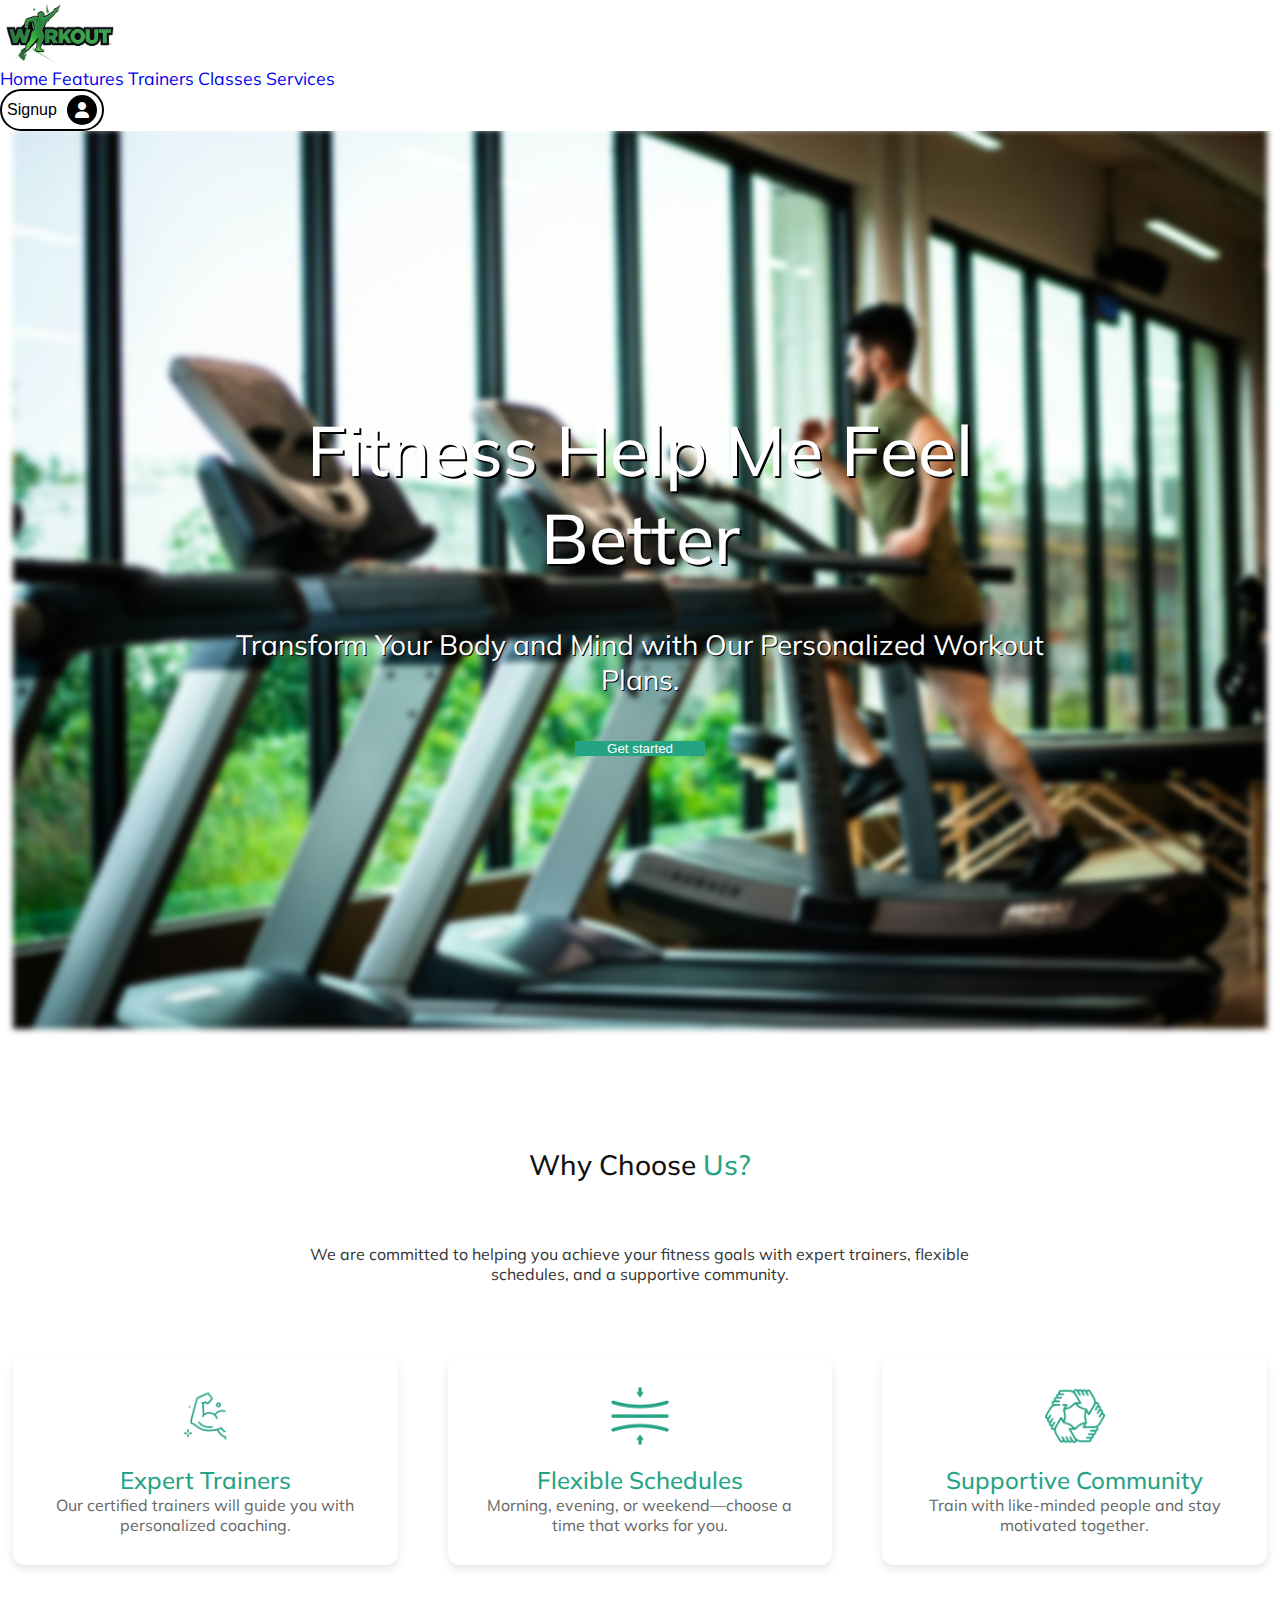
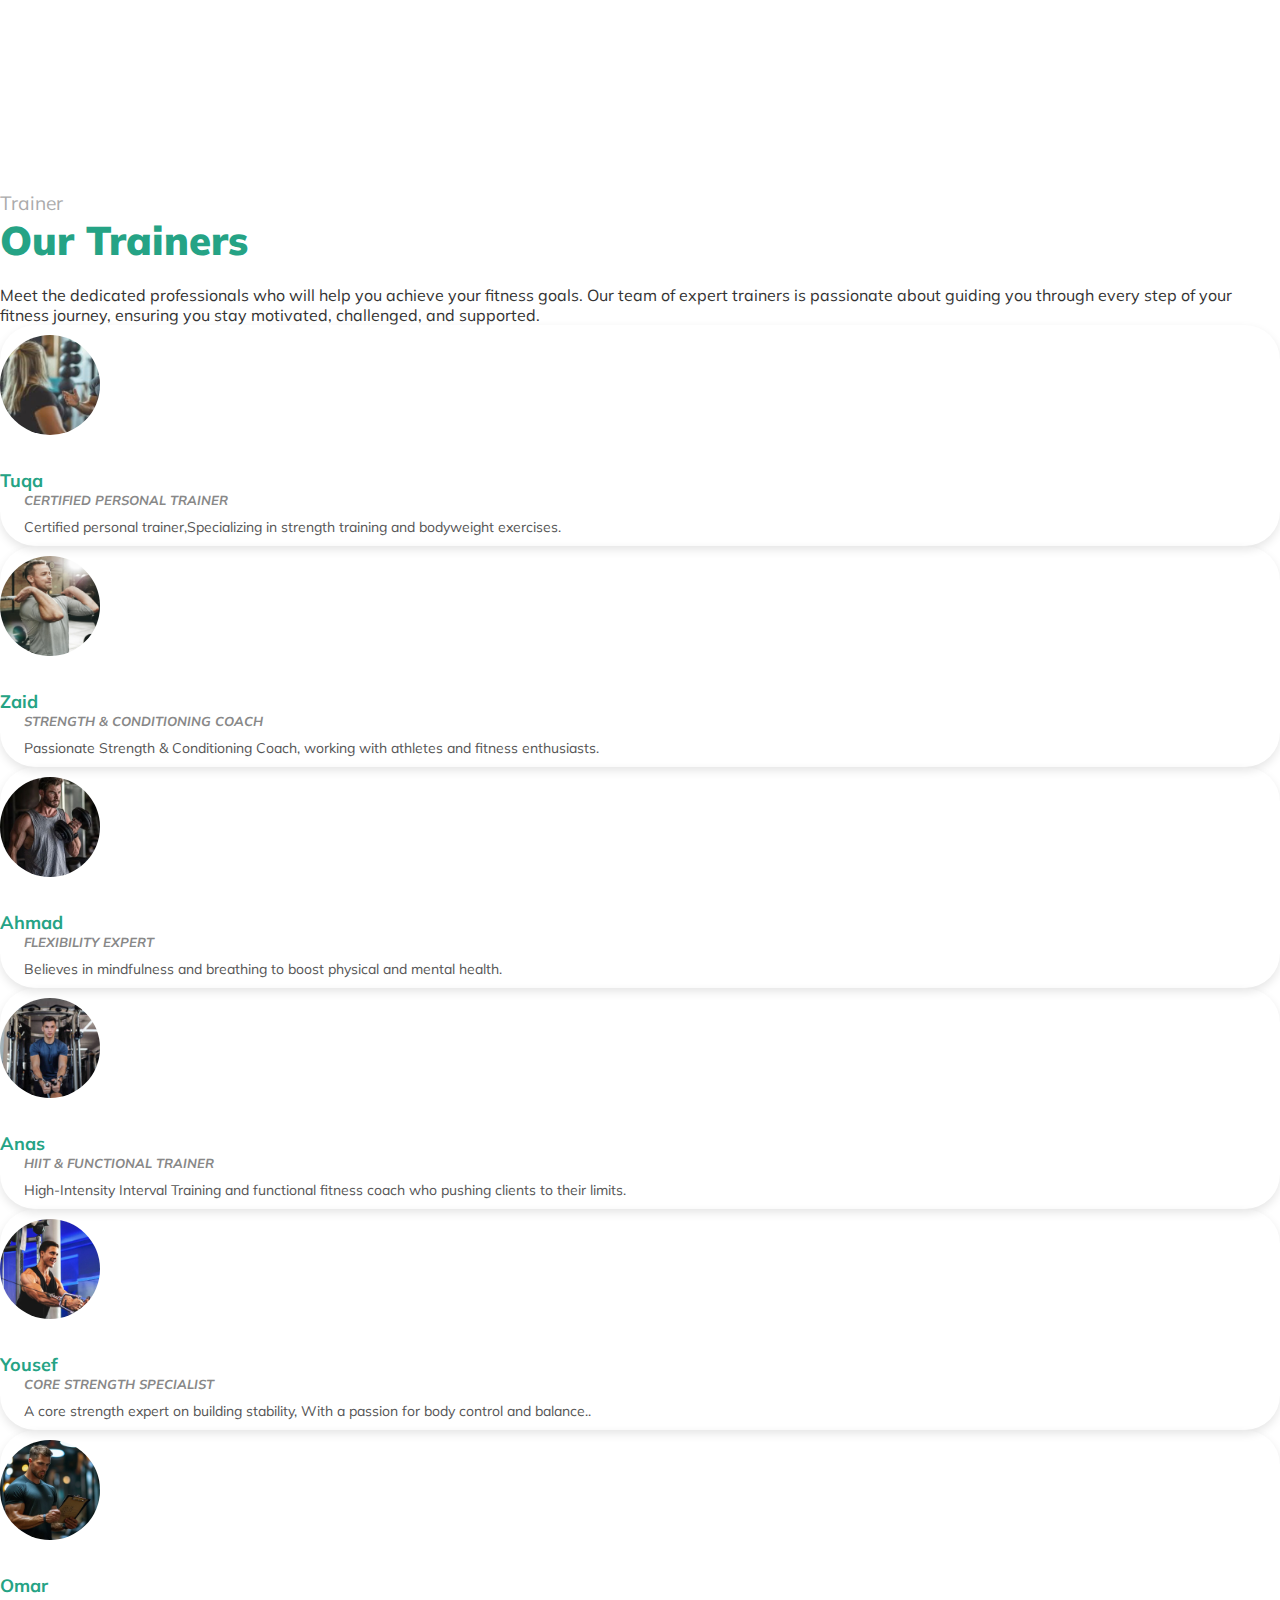
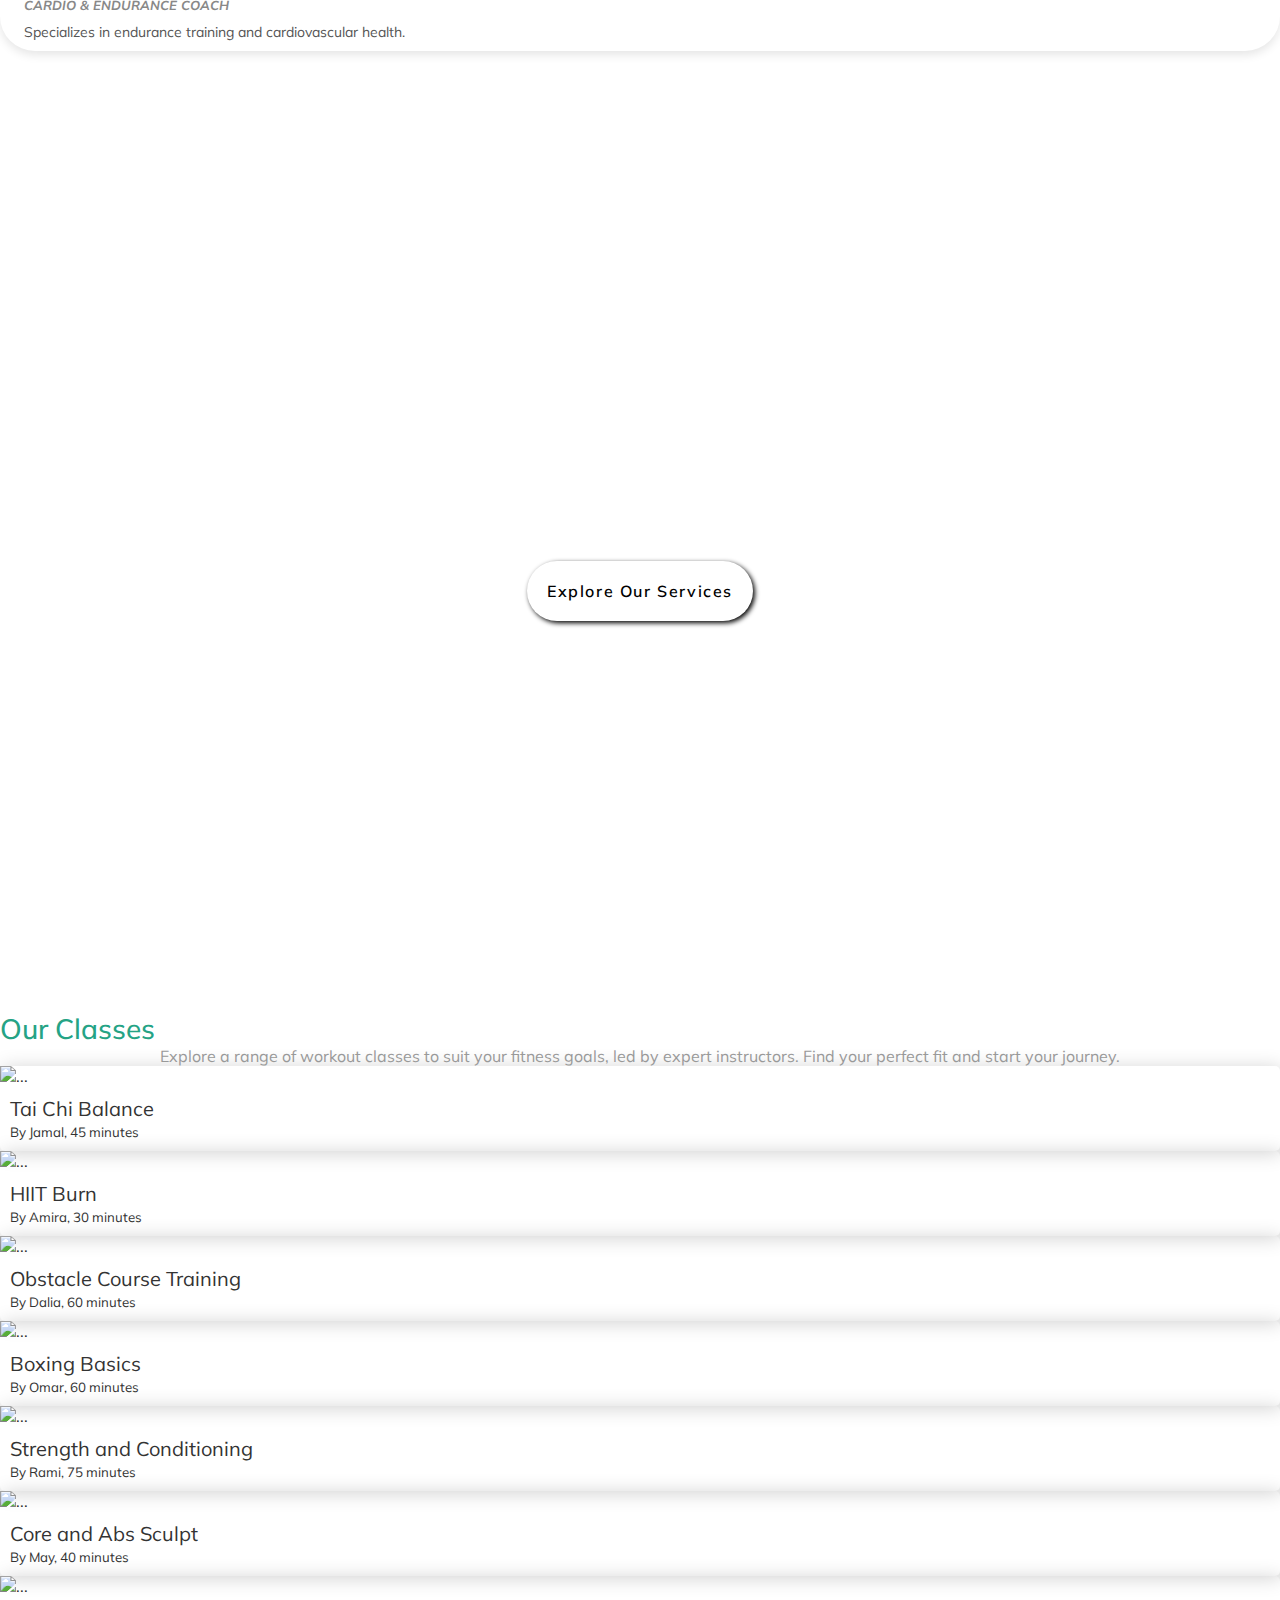
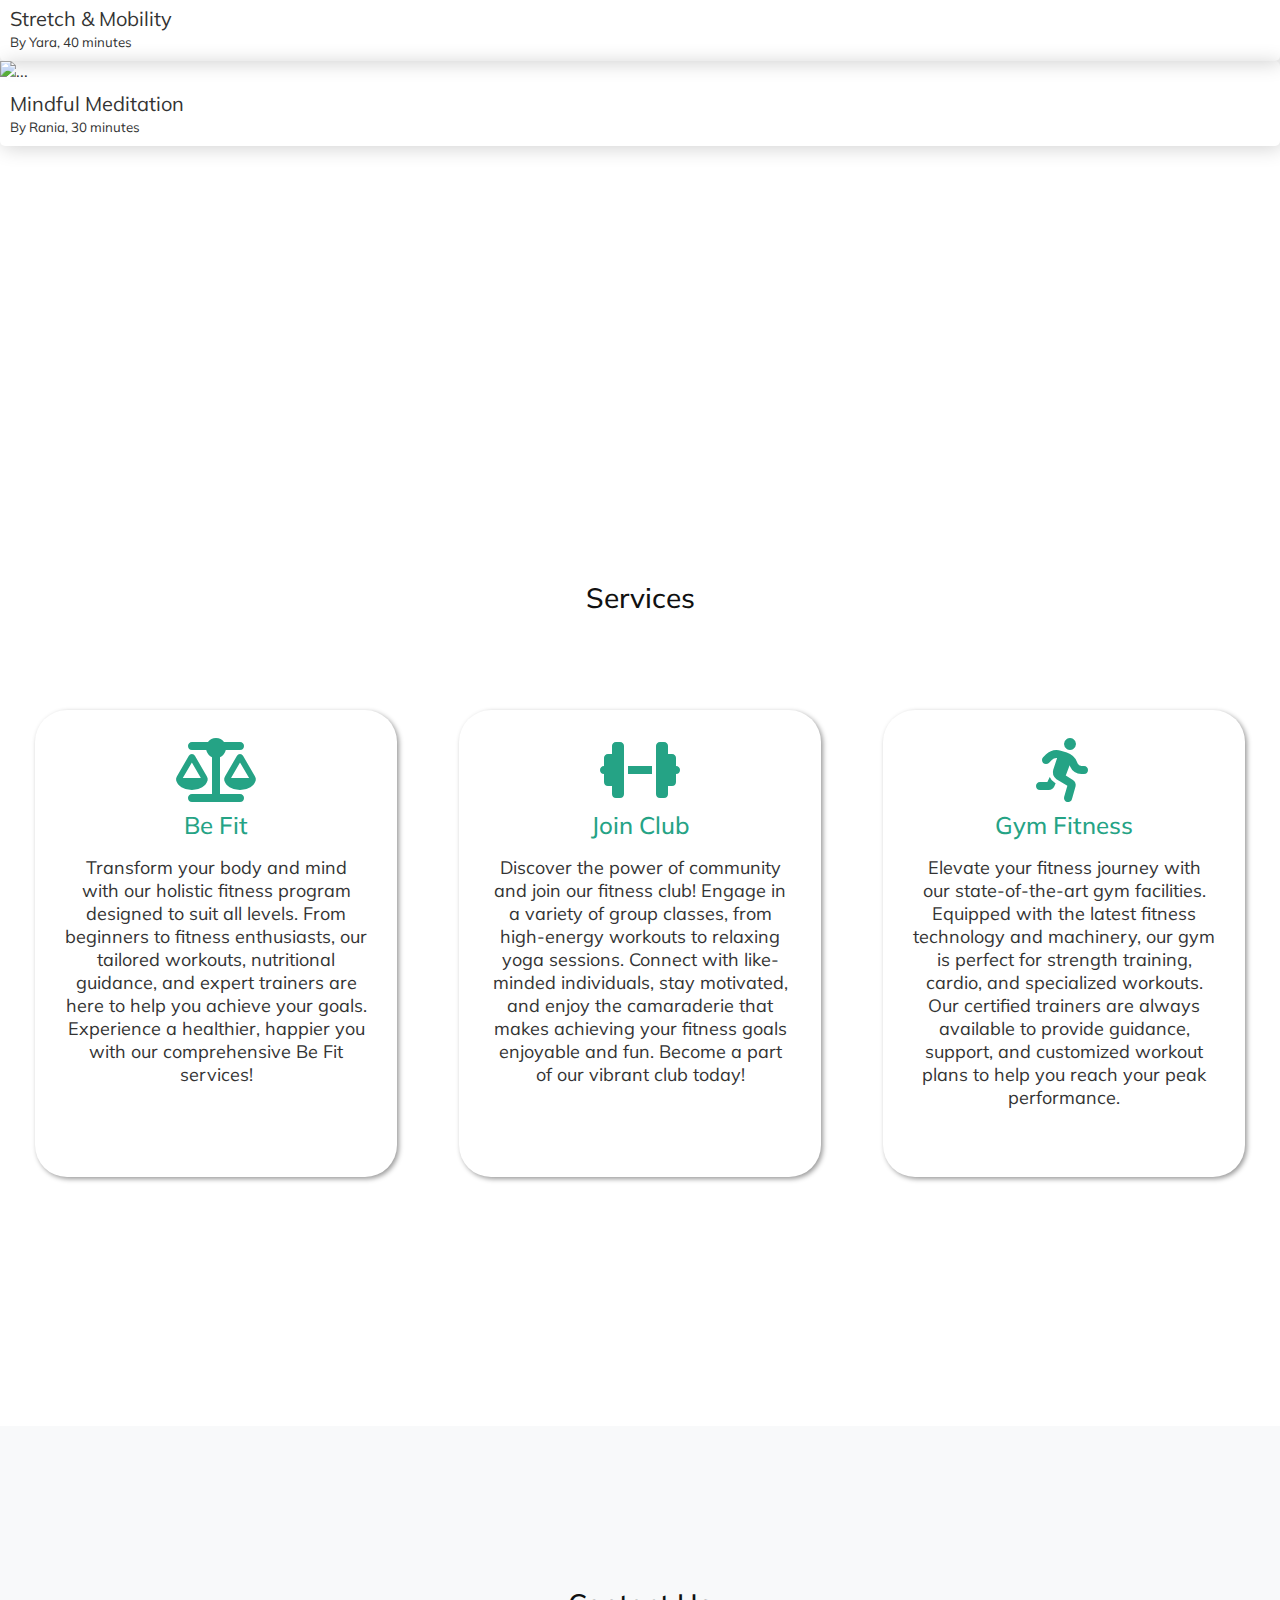
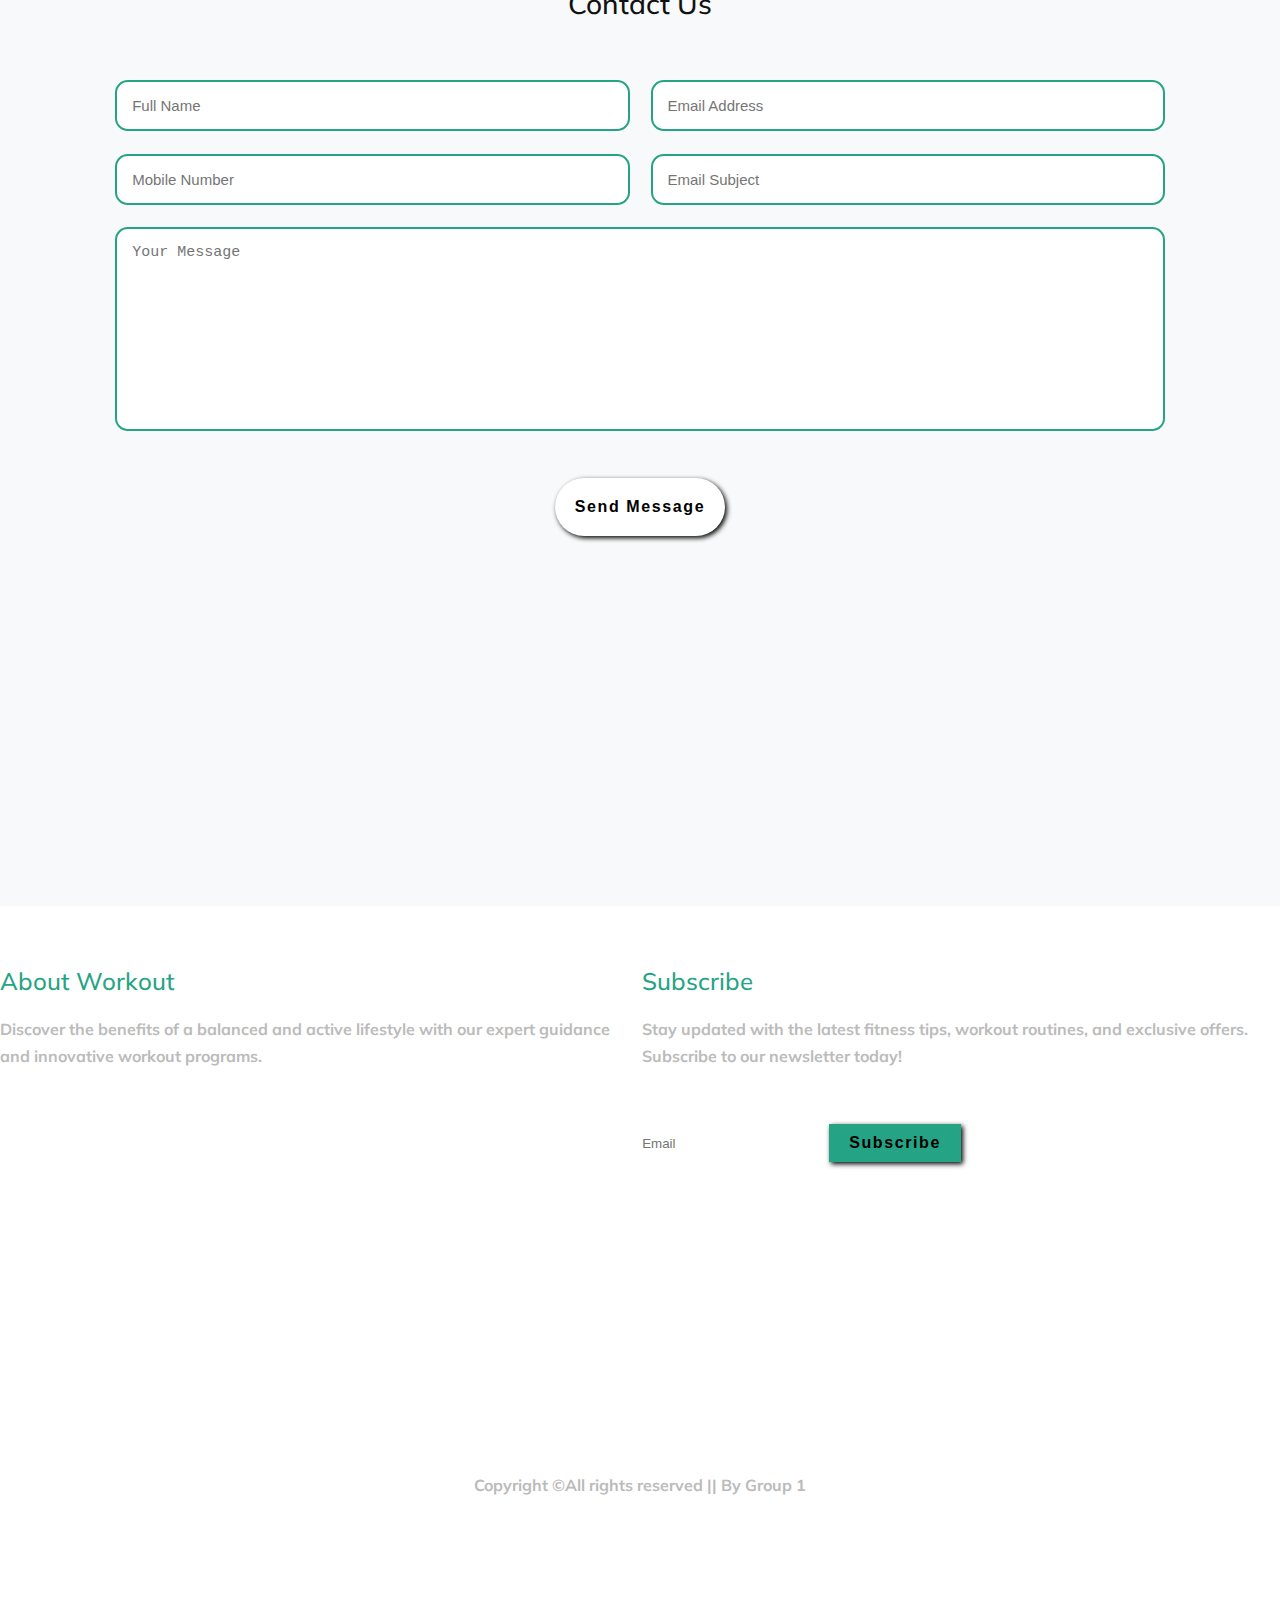
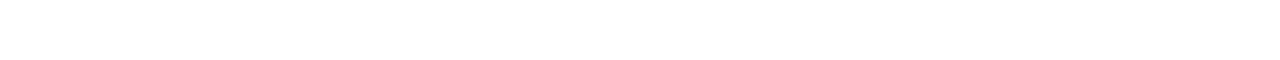
==== commit 5d64c1bc: "push the whole project" ====
--- a/index.html
+++ b/index.html
@@ -21,7 +21,6 @@
     <link rel="stylesheet" href="./CSS/zaid.css" />
     <link rel="stylesheet" href="./CSS/tuqa.css" />
     <link rel="stylesheet" href="./CSS/yousef.css" />
-   
   </head>
   <body>
     <!-- zaid WORK -->
@@ -49,7 +48,7 @@
           <a class="nav-link mx-3" href="#trainer-section">Trainers</a>
           <a class="nav-link mx-3" href="#classes_ahmad">Classes</a>
           <a class="nav-link mx-3" href="#services-section">Services</a>
-          <button class="custom-button" id="signup-btn-1">
+          <button class="custom-button p-2" id="signup-btn-1">
             <div id="name-of-user">Signup</div>
             <i class="fa-solid fa-user icon"></i>
           </button>
@@ -92,7 +91,7 @@
               border-bottom: 10px solid white;
             "
           ></div>
-          <p class="inside-user" id="usersettings">User Settings</p>
+          <p class="inside-user" id="usersettings">User Profile</p>
           <p class="inside-user" id="schedule">Schedule</p>
           <p class="inside-user" id="logout">Log out</p>
         </div>
@@ -104,10 +103,9 @@
       <div class="text-in-hero">
         <h2 class="hero_text">Fitness Help Me Feel Better</h2>
         <p class="hero-p">
-          Lorem ipsum dolor sit amet consectetur adipisicing elit. Iure alias
-          accusamus repellat.
+          Transform Your Body and Mind with Our Personalized Workout Plans.
         </p>
-        <button type="button" class="btn hero-button">Get started</button>
+        <button type="button" class="btn hero-button" id="hero-button">Get started</button>
       </div>
     </section>
 
@@ -173,10 +171,10 @@
                   class="img-fluid"
                 />
                 <h3>Tuqa</h3>
-                <p class="position">Trainer</p>
+                <p class="position">Certified Personal Trainer</p>
                 <p>
-                  Far far away, behind the word mountains, far from the
-                  countries Vokalia and Consonantia, there live the blind texts.
+                  Certified personal trainer,Specializing in strength training
+                  and bodyweight exercises.
                 </p>
               </div>
             </div>
@@ -188,10 +186,10 @@
                   class="img-fluid"
                 />
                 <h3>Zaid</h3>
-                <p class="position">Trainer</p>
+                <p class="position">Strength & Conditioning Coach</p>
                 <p>
-                  Far far away, behind the word mountains, far from the
-                  countries Vokalia and Consonantia, there live the blind texts.
+                  Passionate Strength & Conditioning Coach, working with
+                  athletes and fitness enthusiasts.
                 </p>
               </div>
             </div>
@@ -199,10 +197,10 @@
               <div class="person">
                 <img src="images/person_3.jpg" alt="Image" class="img-fluid" />
                 <h3>Ahmad</h3>
-                <p class="position">Trainer</p>
+                <p class="position">Flexibility Expert</p>
                 <p>
-                  Far far away, behind the word mountains, far from the
-                  countries Vokalia and Consonantia, there live the blind texts.
+                  Believes in mindfulness and breathing to boost physical and
+                  mental health.
                 </p>
               </div>
             </div>
@@ -213,10 +211,10 @@
               <div class="person">
                 <img src="images/person_4.jpg" alt="Image" class="img-fluid" />
                 <h3>Anas</h3>
-                <p class="position">Trainer</p>
+                <p class="position">HIIT & Functional Trainer</p>
                 <p>
-                  Far far away, behind the word mountains, far from the
-                  countries Vokalia and Consonantia, there live the blind texts.
+                  High-Intensity Interval Training and functional fitness coach
+                  who pushing clients to their limits.
                 </p>
               </div>
             </div>
@@ -224,21 +222,20 @@
               <div class="person">
                 <img src="images/person_5.jpg" alt="Image" class="img-fluid" />
                 <h3>Yousef</h3>
-                <p class="position">Trainer</p>
+                <p class="position">Core Strength Specialist</p>
                 <p>
-                  Far far away, behind the word mountains, far from the
-                  countries Vokalia and Consonantia, there live the blind texts.
+                  A core strength expert on building stability, With a passion
+                  for body control and balance..
                 </p>
               </div>
             </div>
             <div class="col-lg-4 mb-4 col-md-6 text-center x">
               <div class="person">
                 <img src="images/person_6.jpg" alt="Image" class="img-fluid" />
-                <h3>Person</h3>
-                <p class="position">Trainer</p>
+                <h3>Omar</h3>
+                <p class="position">Cardio & Endurance Coach</p>
                 <p>
-                  Far far away, behind the word mountains, far from the
-                  countries Vokalia and Consonantia, there live the blind texts.
+                  Specializes in endurance training and cardiovascular health.
                 </p>
               </div>
             </div>
@@ -441,8 +438,11 @@
           <i class="fas fa-balance-scale"></i>
           <h3 class="sub-heading">Be Fit</h3>
           <p>
-            Lorem ipsum dolor sit, amet consectetur adipisicing elit. Architecto
-            quis porro tempore tenetur quibusdam ducimus.
+            Transform your body and mind with our holistic fitness program
+            designed to suit all levels. From beginners to fitness enthusiasts,
+            our tailored workouts, nutritional guidance, and expert trainers are
+            here to help you achieve your goals. Experience a healthier, happier
+            you with our comprehensive Be Fit services!
           </p>
         </div>
 
@@ -450,8 +450,11 @@
           <i class="fa-solid fa-dumbbell"></i>
           <h3 class="sub-heading">Join Club</h3>
           <p>
-            Lorem ipsum dolor sit, amet consectetur adipisicing elit. Architecto
-            quis porro tempore tenetur quibusdam ducimus.
+            Discover the power of community and join our fitness club! Engage in
+            a variety of group classes, from high-energy workouts to relaxing
+            yoga sessions. Connect with like-minded individuals, stay motivated,
+            and enjoy the camaraderie that makes achieving your fitness goals
+            enjoyable and fun. Become a part of our vibrant club today!
           </p>
         </div>
 
@@ -459,8 +462,12 @@
           <i class="fa-solid fa-person-running"></i>
           <h3 class="sub-heading">Gym Fitness</h3>
           <p>
-            Lorem ipsum dolor sit, amet consectetur adipisicing elit. Architecto
-            quis porro tempore tenetur quibusdam ducimus.
+            Elevate your fitness journey with our state-of-the-art gym
+            facilities. Equipped with the latest fitness technology and
+            machinery, our gym is perfect for strength training, cardio, and
+            specialized workouts. Our certified trainers are always available to
+            provide guidance, support, and customized workout plans to help you
+            reach your peak performance.
           </p>
         </div>
       </div>
@@ -494,8 +501,8 @@
         <div class="col-md-4">
           <h3 class="sub-heading a">About Workout</h3>
           <p>
-            Lorem ipsum dolor sit amet, consectetur adipisicing elit. Veniam
-            facere optio eligendi.
+            Discover the benefits of a balanced and active lifestyle with our
+            expert guidance and innovative workout programs.
           </p>
           <div id="map" style="width: 300px; height: 300px"></div>
         </div>
@@ -503,8 +510,8 @@
         <div class="col-md-4">
           <h3 class="sub-heading a">Subscribe</h3>
           <p>
-            Lorem ipsum dolor sit amet, consectetur adipisicing elit. Possimus,
-            odio beatae accusantium.
+            Stay updated with the latest fitness tips, workout routines, and
+            exclusive offers. Subscribe to our newsletter today!
           </p>
           <form action="#">
             <div class="d-flex mb-5">
@@ -547,21 +554,11 @@
         let marker = new google.maps.Marker({ position: maps, map: map });
       }
     </script>
-   <!-- Google Maps API -->
-<script 
-defer 
-async 
-src="https://maps.googleapis.com/maps/api/js?key=AIzaSyB0AZfdxzTStQMrtYT6Xu4YLBVKUI1J8Xw&callback=initMap">
-</script>
-
-
-
-
-<!-- Your Local Scripts (Ensure they load after EmailJS) -->
-<script src="script.js"></script>
-<script src="yousef.js"></script>
-
-
-
+    <script
+      defer
+      async
+      src="https://maps.googleapis.com/maps/api/js?key=AIzaSyB0AZfdxzTStQMrtYT6Xu4YLBVKUI1J8Xw&callback=initMap"
+    ></script>
+    <script src="./script.js"></script>
   </body>
 </html>
--- a/CSS/ahmed.css
+++ b/CSS/ahmed.css
@@ -157,3 +157,7 @@
 .ahmad_classes_section {
   height: fit-content !important;
 }
+
+.card:hover {
+  color: #eee;
+}--- a/CSS/zaid.css
+++ b/CSS/zaid.css
@@ -160,12 +160,14 @@
   height: 70px;
   z-index: 1;
   align-self: center;
-  border: #ffffff solid 2px;
+
   color: #ffffff;
+  background-color: var(--primary-color);
   flex: 0 0;
 }
 .btn :hover {
   background-color: #ffffff;
+  color: #25a385;
 }
 /* zaid's section 2  */
 .why-choose-us {
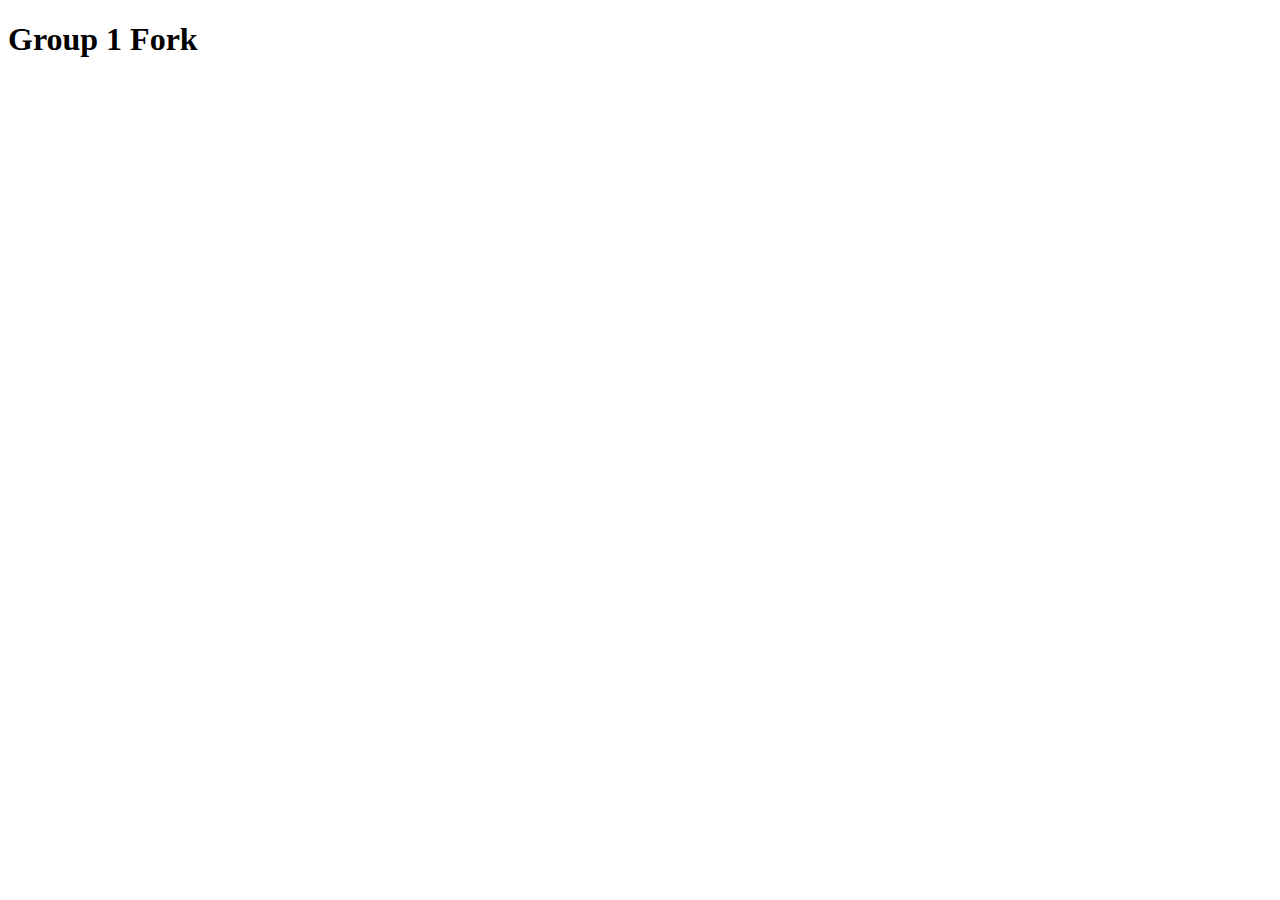
==== commit cd0f0b4d: "Merge pull request #10 from Alzainat/main" ====
--- a/index.html
+++ b/index.html
@@ -1,564 +1,12 @@
 <!DOCTYPE html>
 <html lang="en">
-  <head>
-    <meta charset="UTF-8" />
-    <meta name="viewport" content="width=device-width, initial-scale=1.0" />
+<head>
+    <meta charset="UTF-8">
+    <meta name="viewport" content="width=device-width, initial-scale=1.0">
     <title>Document</title>
-    <link
-      rel="stylesheet"
-      href="https://cdnjs.cloudflare.com/ajax/libs/font-awesome/6.7.2/css/all.min.css"
-      integrity="sha512-Evv84Mr4kqVGRNSgIGL/F/aIDqQb7xQ2vcrdIwxfjThSH8CSR7PBEakCr51Ck+w+/U6swU2Im1vVX0SVk9ABhg=="
-      crossorigin="anonymous"
-      referrerpolicy="no-referrer"
-    />
-    <link
-      href="https://cdn.jsdelivr.net/npm/bootstrap@5.0.2/dist/css/bootstrap.min.css"
-      rel="stylesheet"
-      integrity="sha384-EVSTQN3/azprG1Anm3QDgpJLIm9Nao0Yz1ztcQTwFspd3yD65VohhpuuCOmLASjC"
-      crossorigin="anonymous"
-    />
-    <link rel="stylesheet" href="./CSS/ahmed.css" />
-    <link rel="stylesheet" href="./CSS/zaid.css" />
-    <link rel="stylesheet" href="./CSS/tuqa.css" />
-    <link rel="stylesheet" href="./CSS/yousef.css" />
   </head>
   <body>
-    <!-- zaid WORK -->
-    <nav class="navbar navbar-expand-lg navbar-light p-3 zaid-nav">
-      <div class="container-fluid">
-        <a class="navbar-brand" href="#hero-section"
-          ><img src="./images/logo.png" width="120" alt=""
-        /></a>
-        <button
-          class="navbar-toggler"
-          type="button"
-          data-bs-toggle="collapse"
-          data-bs-target="#navbarNavAltMarkup"
-          aria-controls="navbarNavAltMarkup"
-          aria-expanded="false"
-          aria-label="Toggle navigation"
-        >
-          <span class="navbar-toggler-icon"></span>
-        </button>
-      </div>
-      <div class="collapse navbar-collapse" id="navbarNavAltMarkup">
-        <div class="navbar-nav">
-          <a class="nav-link mx-3" href="#hero-section">Home</a>
-          <a class="nav-link mx-3" href="#why-choose-us">Features</a>
-          <a class="nav-link mx-3" href="#trainer-section">Trainers</a>
-          <a class="nav-link mx-3" href="#classes_ahmad">Classes</a>
-          <a class="nav-link mx-3" href="#services-section">Services</a>
-          <button class="custom-button p-2" id="signup-btn-1">
-            <div id="name-of-user">Signup</div>
-            <i class="fa-solid fa-user icon"></i>
-          </button>
-        </div>
-        <div
-          id="user-menu-main"
-          style="
-            position: absolute;
-            top: 77px;
-            right: 43px;
-            display: none;
-            background-color: white;
-            border: 1px solid #ccc;
-            padding: 10px;
-            box-shadow: 0 4px 8px rgba(0, 0, 0, 0.1);
-          "
-        >
-          <div
-            style="
-              position: absolute;
-              top: -11px;
-              right: 10px;
-              width: 0;
-              height: 0;
-              border-left: 10px solid transparent;
-              border-right: 10px solid transparent;
-              border-bottom: 10px solid #ccc;
-            "
-          ></div>
-          <!-- White fill triangle -->
-          <div
-            style="
-              position: absolute;
-              top: -10px;
-              right: 10px;
-              width: 0;
-              height: 0;
-              border-left: 10px solid transparent;
-              border-right: 10px solid transparent;
-              border-bottom: 10px solid white;
-            "
-          ></div>
-          <p class="inside-user" id="usersettings">User Profile</p>
-          <p class="inside-user" id="schedule">Schedule</p>
-          <p class="inside-user" id="logout">Log out</p>
-        </div>
-      </div>
-    </nav>
-
-    <section class="hero-section" id="hero-section">
-      <div><img class="hero-img" src="./images/hero_back.webp" alt="" /></div>
-      <div class="text-in-hero">
-        <h2 class="hero_text">Fitness Help Me Feel Better</h2>
-        <p class="hero-p">
-          Transform Your Body and Mind with Our Personalized Workout Plans.
-        </p>
-        <button type="button" class="btn hero-button" id="hero-button">Get started</button>
-      </div>
-    </section>
-
-    <section class="why-choose-us" id="why-choose-us">
-      <div class="container zaid-container">
-        <h2>Why Choose <span>Us?</span></h2>
-        <p class="y-us-subtitle">
-          We are committed to helping you achieve your fitness goals with expert
-          trainers, flexible schedules, and a supportive community.
-        </p>
-
-        <div class="y-us-cards-cont">
-          <!-- card 1 -->
-          <div class="y-us-card">
-            <img src="./images/muscle.png" alt="Community Icon" />
-            <h3>Expert Trainers</h3>
-            <p>
-              Our certified trainers will guide you with personalized coaching.
-            </p>
-          </div>
-          <!-- card 2 -->
-          <div class="y-us-card">
-            <img src="./images/flexibility.png" alt="Schedule Icon" />
-            <h3>Flexible Schedules</h3>
-            <p>
-              Morning, evening, or weekend—choose a time that works for you.
-            </p>
-          </div>
-
-          <!-- card 3 -->
-          <div class="y-us-card">
-            <img src="./images/solidarity.png" alt="Community Icon" />
-            <h3>Supportive Community</h3>
-            <p>Train with like-minded people and stay motivated together.</p>
-          </div>
-        </div>
-      </div>
-    </section>
-
-    <!-- TUQA - OUR TRAINERS -->
-    <section class="site-section" id="trainer-section">
-      <div class="container mt-5 h">
-        <div class="slide-up-box">
-          <div class="row justify-content-center text-center mb-5">
-            <div class="col-md-8 section-heading">
-              <span class="subheading">Trainer</span>
-              <h2 class="heading mb-3">Our Trainers</h2>
-              <p>
-                Meet the dedicated professionals who will help you achieve your
-                fitness goals. Our team of expert trainers is passionate about
-                guiding you through every step of your fitness journey, ensuring
-                you stay motivated, challenged, and supported.
-              </p>
-            </div>
-          </div>
-
-          <div class="row justify-content-center gap-3 mx-1">
-            <div class="col-lg-4 mb-4 col-md-6 text-center x">
-              <div class="person">
-                <img
-                  src="./images/person_1.jpg"
-                  alt="Image"
-                  class="img-fluid"
-                />
-                <h3>Tuqa</h3>
-                <p class="position">Certified Personal Trainer</p>
-                <p>
-                  Certified personal trainer,Specializing in strength training
-                  and bodyweight exercises.
-                </p>
-              </div>
-            </div>
-            <div class="col-lg-4 mb-4 col-md-6 text-center x">
-              <div class="person">
-                <img
-                  src="./images/person_2.jpg"
-                  alt="Image"
-                  class="img-fluid"
-                />
-                <h3>Zaid</h3>
-                <p class="position">Strength & Conditioning Coach</p>
-                <p>
-                  Passionate Strength & Conditioning Coach, working with
-                  athletes and fitness enthusiasts.
-                </p>
-              </div>
-            </div>
-            <div class="col-lg-4 mb-4 col-md-6 text-center x">
-              <div class="person">
-                <img src="images/person_3.jpg" alt="Image" class="img-fluid" />
-                <h3>Ahmad</h3>
-                <p class="position">Flexibility Expert</p>
-                <p>
-                  Believes in mindfulness and breathing to boost physical and
-                  mental health.
-                </p>
-              </div>
-            </div>
-          </div>
-
-          <div class="row justify-content-center gap-3 mx-1">
-            <div class="col-lg-4 mb-4 col-md-6 text-center x">
-              <div class="person">
-                <img src="images/person_4.jpg" alt="Image" class="img-fluid" />
-                <h3>Anas</h3>
-                <p class="position">HIIT & Functional Trainer</p>
-                <p>
-                  High-Intensity Interval Training and functional fitness coach
-                  who pushing clients to their limits.
-                </p>
-              </div>
-            </div>
-            <div class="col-lg-4 mb-4 col-md-6 text-center x">
-              <div class="person">
-                <img src="images/person_5.jpg" alt="Image" class="img-fluid" />
-                <h3>Yousef</h3>
-                <p class="position">Core Strength Specialist</p>
-                <p>
-                  A core strength expert on building stability, With a passion
-                  for body control and balance..
-                </p>
-              </div>
-            </div>
-            <div class="col-lg-4 mb-4 col-md-6 text-center x">
-              <div class="person">
-                <img src="images/person_6.jpg" alt="Image" class="img-fluid" />
-                <h3>Omar</h3>
-                <p class="position">Cardio & Endurance Coach</p>
-                <p>
-                  Specializes in endurance training and cardiovascular health.
-                </p>
-              </div>
-            </div>
-          </div>
-        </div>
-      </div>
-    </section>
-
-    <!-- New Section with Background Image -->
-    <section class="img-section">
-      <div class="hero-content">
-        <h1 style="color: white">Transform Your Body, Transform Your Life</h1>
-        <p>
-          Join our gym and experience the best workout routines tailored for
-          your fitness goals. Whether you're a beginner or a pro, we've got you
-          covered.
-        </p>
-        <a href="#services-section" class="btn-yousef">Explore Our Services</a>
-      </div>
-    </section>
-
-    <!-- Ahmed work -->
-    <section
-      class="container d-flex flex-column align-items-center ahmad_classes_section my-5"
-      id="classes_ahmad"
-    >
-      <div
-        class="container p-5 mx-sm-4 d-flex flex-column flex-wrap align-items-center"
-      >
-        <h2 class="section_title">Our Classes</h2>
-        <p class="section_description">
-          Explore a range of workout classes to suit your fitness goals, led by
-          expert instructors. Find your perfect fit and start your journey.
-        </p>
-      </div>
-      <div
-        class="row row-cols-1 row-cols-md-2 g-4 justify-content-center mx-sm-4"
-      >
-        <div class="col">
-          <div class="card">
-            <div class="row">
-              <div class="col-3">
-                <img
-                  src="https://encrypted-tbn0.gstatic.com/images?q=tbn:ANd9GcREZrTHap1bnS-5GF8zRpBld7HEEbyL1X32-Q&s"
-                  class="img-fluid rounded"
-                  alt="..."
-                />
-              </div>
-              <div class="col card_information">
-                <p class="card-title">Tai Chi Balance</p>
-                <p class="card-text">
-                  <small>By Jamal, 45 minutes</small>
-                </p>
-              </div>
-            </div>
-          </div>
-        </div>
-        <div class="col">
-          <div class="card">
-            <div class="row">
-              <div class="col-3">
-                <img
-                  src="https://s36370.pcdn.co/wp-content/uploads/2023/07/image-of-a-man-doing-planks-in-an-hiit-workout-unsplash-1024x683.jpg"
-                  class="img-fluid rounded"
-                  alt="..."
-                />
-              </div>
-              <div class="col card_information">
-                <p class="card-title">HIIT Burn</p>
-                <p class="card-text">
-                  <small>By Amira, 30 minutes</small>
-                </p>
-              </div>
-            </div>
-          </div>
-        </div>
-        <div class="col">
-          <div class="card">
-            <div class="row">
-              <div class="col-3">
-                <img
-                  src="https://teamhotshot.com/cdn/shop/articles/obstacle-course-training.jpg?v=1659154130"
-                  class="img-fluid rounded"
-                  alt="..."
-                />
-              </div>
-              <div class="col card_information">
-                <p class="card-title">Obstacle Course Training</p>
-                <p class="card-text">
-                  <small>By Dalia, 60 minutes</small>
-                </p>
-              </div>
-            </div>
-          </div>
-        </div>
-        <div class="col">
-          <div class="card">
-            <div class="row">
-              <div class="col-3">
-                <img
-                  src="https://longevity.technology/lifestyle/wp-content/uploads/2023/05/person-training-boxing-in-the-gym-with-various-punching-bags.jpg
-                  "
-                  class="img-fluid rounded"
-                  alt="..."
-                />
-              </div>
-              <div class="col card_information">
-                <p class="card-title">Boxing Basics</p>
-                <p class="card-text">
-                  <small>By Omar, 60 minutes</small>
-                </p>
-              </div>
-            </div>
-          </div>
-        </div>
-        <div class="col">
-          <div class="card">
-            <div class="row">
-              <div class="col-3">
-                <img
-                  src="https://www.futurefit.co.uk/wp-content/uploads/2022/05/Man-SC-Coach.jpg"
-                  class="img-fluid rounded"
-                  alt="..."
-                />
-              </div>
-              <div class="col card_information">
-                <p class="card-title">Strength and Conditioning</p>
-                <p class="card-text">
-                  <small>By Rami, 75 minutes</small>
-                </p>
-              </div>
-            </div>
-          </div>
-        </div>
-        <div class="col">
-          <div class="card">
-            <div class="row">
-              <div class="col-3">
-                <img
-                  src="https://www.mensfitness.com/.image/c_limit%2Ccs_srgb%2Cq_auto:good%2Cw_700/MjEyMzI0MTIxMjQ0MDgzODQw/man-exercising-with-medicine-ball-in-gym.webp"
-                  class="img-fluid rounded"
-                  alt="..."
-                />
-              </div>
-              <div class="col card_information">
-                <p class="card-title">Core and Abs Sculpt</p>
-                <p class="card-text">
-                  <small>By May, 40 minutes</small>
-                </p>
-              </div>
-            </div>
-          </div>
-        </div>
-        <div class="col">
-          <div class="card">
-            <div class="row">
-              <div class="col-3">
-                <img
-                  src="https://blog.nasm.org/hubfs/benefits-of-stretching.jpg"
-                  class="img-fluid rounded"
-                  alt="..."
-                />
-              </div>
-              <div class="col card_information">
-                <p class="card-title">Stretch & Mobility</p>
-                <p class="card-text">
-                  <small>By Yara, 40 minutes</small>
-                </p>
-              </div>
-            </div>
-          </div>
-        </div>
-        <div class="col">
-          <div class="card">
-            <div class="row">
-              <div class="col-3">
-                <img
-                  src="https://www.mindful.org/content/uploads/manmeditating-1024x640.png"
-                  class="img-fluid rounded"
-                  alt="..."
-                />
-              </div>
-              <div class="col card_information">
-                <p class="card-title">Mindful Meditation</p>
-                <p class="card-text">
-                  <small>By Rania, 30 minutes</small>
-                </p>
-              </div>
-            </div>
-          </div>
-        </div>
-      </div>
-    </section>
-
-    <!-- Yousef Work!!!!!!!!!!!!!!!!!!  -->
-    <section class="section-yousef services yousef" id="services-section">
-      <h2 class="heading">Services</h2>
-      <div class="services-container">
-        <div class="services-box">
-          <i class="fas fa-balance-scale"></i>
-          <h3 class="sub-heading">Be Fit</h3>
-          <p>
-            Transform your body and mind with our holistic fitness program
-            designed to suit all levels. From beginners to fitness enthusiasts,
-            our tailored workouts, nutritional guidance, and expert trainers are
-            here to help you achieve your goals. Experience a healthier, happier
-            you with our comprehensive Be Fit services!
-          </p>
-        </div>
-
-        <div class="services-box">
-          <i class="fa-solid fa-dumbbell"></i>
-          <h3 class="sub-heading">Join Club</h3>
-          <p>
-            Discover the power of community and join our fitness club! Engage in
-            a variety of group classes, from high-energy workouts to relaxing
-            yoga sessions. Connect with like-minded individuals, stay motivated,
-            and enjoy the camaraderie that makes achieving your fitness goals
-            enjoyable and fun. Become a part of our vibrant club today!
-          </p>
-        </div>
-
-        <div class="services-box">
-          <i class="fa-solid fa-person-running"></i>
-          <h3 class="sub-heading">Gym Fitness</h3>
-          <p>
-            Elevate your fitness journey with our state-of-the-art gym
-            facilities. Equipped with the latest fitness technology and
-            machinery, our gym is perfect for strength training, cardio, and
-            specialized workouts. Our certified trainers are always available to
-            provide guidance, support, and customized workout plans to help you
-            reach your peak performance.
-          </p>
-        </div>
-      </div>
-    </section>
-
-    <!-- second page -->
-
-    <section class="section-yousef contact" id="yousef-contact">
-      <h2 class="heading">Contact Us</h2>
-      <form id="contactForm">
-        <div class="input-box">
-          <input type="text" id="fullName" placeholder="Full Name" />
-          <input type="email" id="emailAddress" placeholder="Email Address" />
-        </div>
-        <div class="input-box">
-          <input type="tel" id="mobileNumber" placeholder="Mobile Number" />
-          <input type="text" id="emailSubject" placeholder="Email Subject" />
-        </div>
-        <textarea
-          id="message"
-          cols="30"
-          rows="10"
-          placeholder="Your Message"
-        ></textarea>
-        <input type="submit" value="Send Message" class="btn-yousef" />
-      </form>
-    </section>
-
-    <footer class="footer-section yousef bg-dark" id="yousef-footer">
-      <div class="footer-inside">
-        <div class="col-md-4">
-          <h3 class="sub-heading a">About Workout</h3>
-          <p>
-            Discover the benefits of a balanced and active lifestyle with our
-            expert guidance and innovative workout programs.
-          </p>
-          <div id="map" style="width: 300px; height: 300px"></div>
-        </div>
-
-        <div class="col-md-4">
-          <h3 class="sub-heading a">Subscribe</h3>
-          <p>
-            Stay updated with the latest fitness tips, workout routines, and
-            exclusive offers. Subscribe to our newsletter today!
-          </p>
-          <form action="#">
-            <div class="d-flex mb-5">
-              <input
-                type="text"
-                class="form-control"
-                placeholder="Email"
-              /><br />
-              <input
-                type="submit"
-                class="btn-yousef btn-primary rounded-0"
-                value="Subscribe"
-              />
-            </div>
-          </form>
-        </div>
-      </div>
-
-      <div class="row text-center">
-        <div class="col-md-12">
-          <div class="pt-5">
-            <p>Copyright &copy;All rights reserved || By Group 1</p>
-          </div>
-        </div>
-      </div>
-    </footer>
-    <script
-      src="https://cdn.jsdelivr.net/npm/bootstrap@5.0.2/dist/js/bootstrap.bundle.min.js"
-      integrity="sha384-MrcW6ZMFYlzcLA8Nl+NtUVF0sA7MsXsP1UyJoMp4YLEuNSfAP+JcXn/tWtIaxVXM"
-      crossorigin="anonymous"
-    ></script>
-
-    <script>
-      function initMap() {
-        let maps = { lat: 31.9787532, lng: 35.9004003 };
-        let map = new google.maps.Map(document.getElementById("map"), {
-          center: maps,
-          zoom: 15,
-        });
-        let marker = new google.maps.Marker({ position: maps, map: map });
-      }
-    </script>
-    <script
-      defer
-      async
-      src="https://maps.googleapis.com/maps/api/js?key=AIzaSyB0AZfdxzTStQMrtYT6Xu4YLBVKUI1J8Xw&callback=initMap"
-    ></script>
-    <script src="./script.js"></script>
+    <h1>Group 1 Fork</h1>
+    <script src="script.js"></script>
   </body>
 </html>
